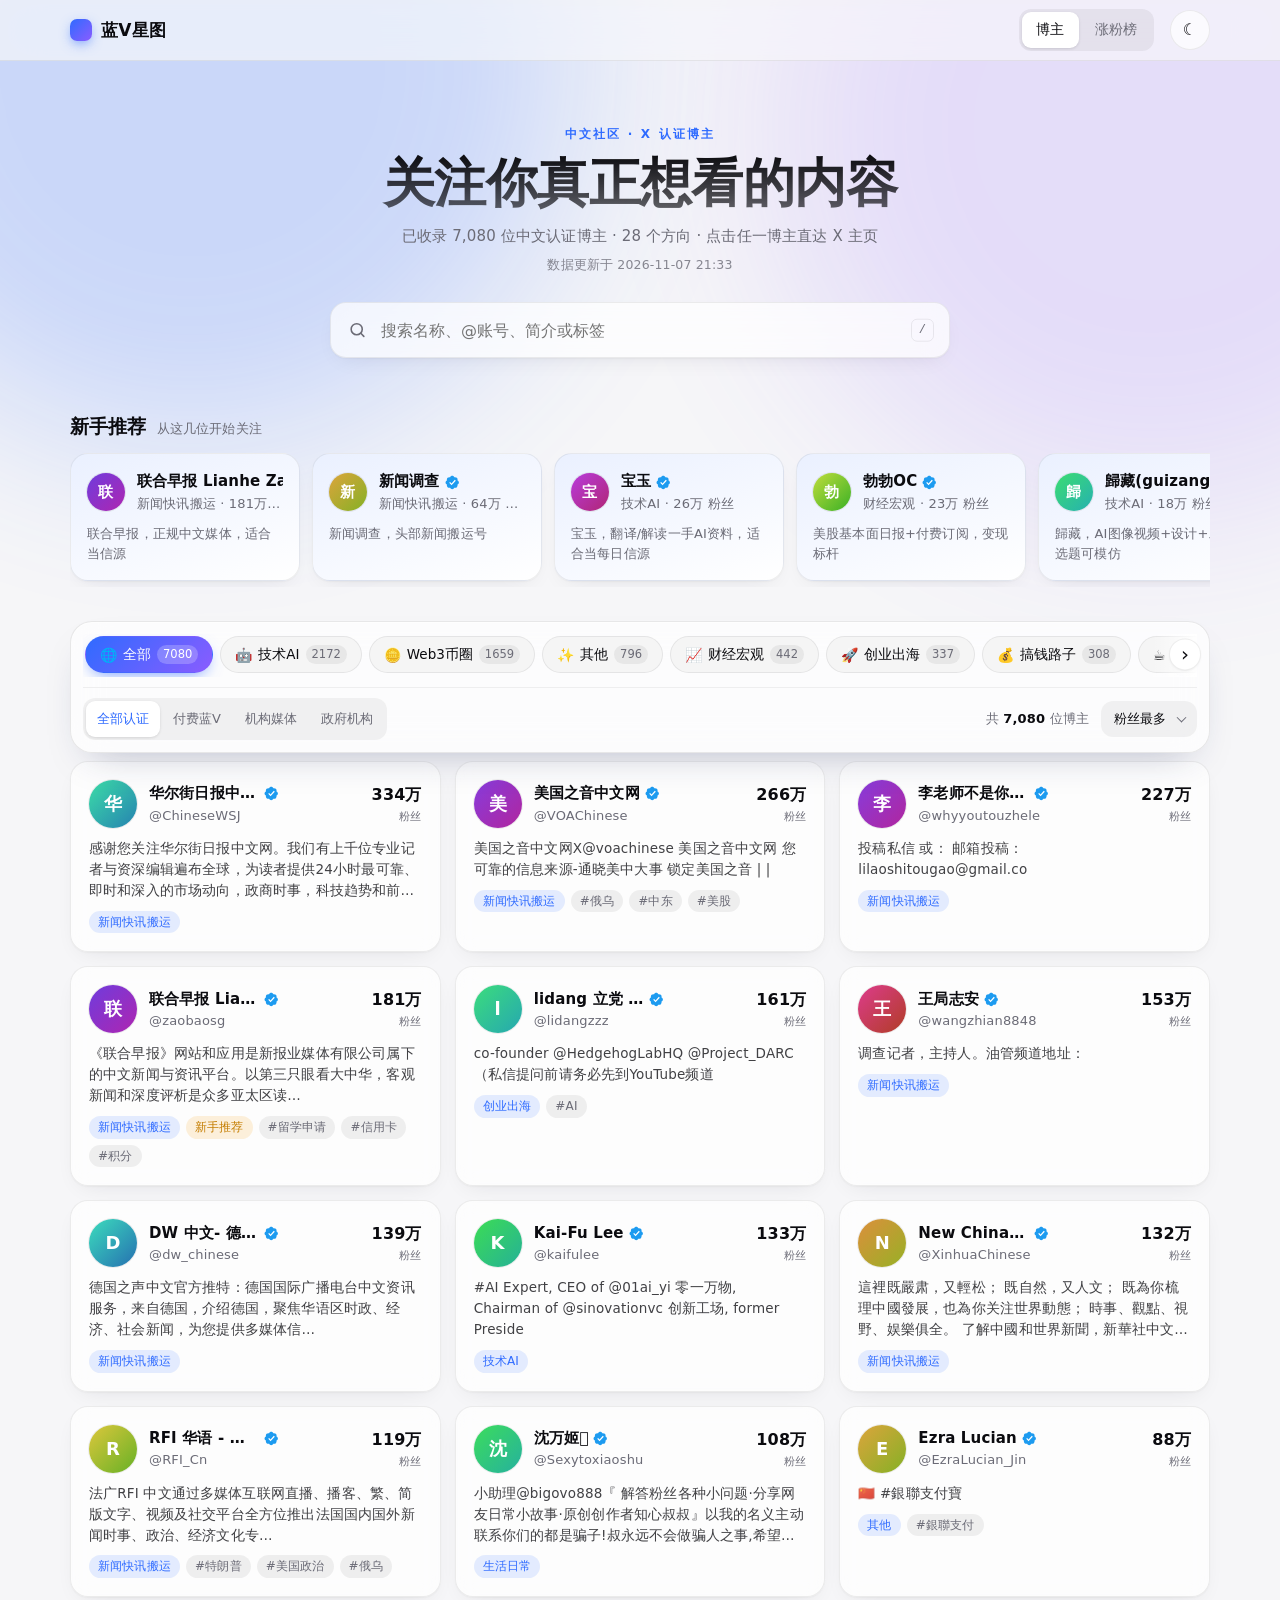
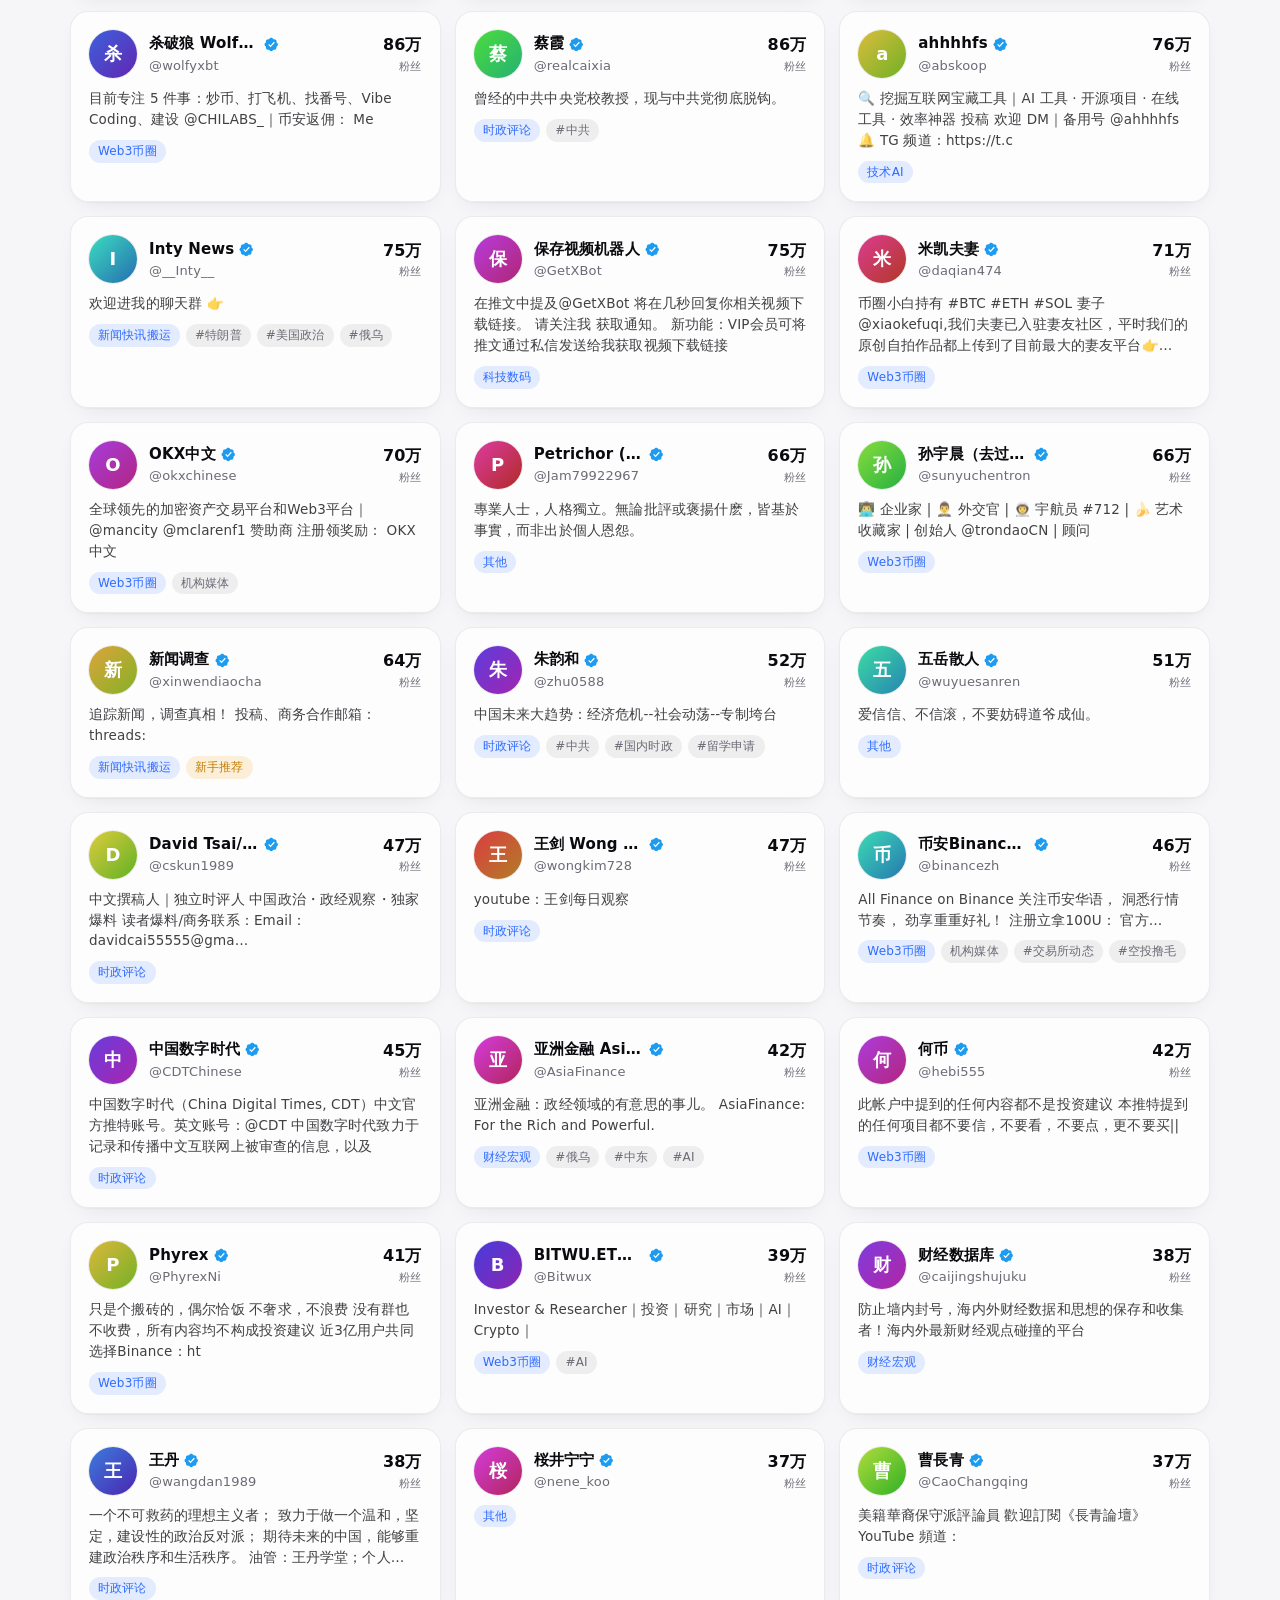
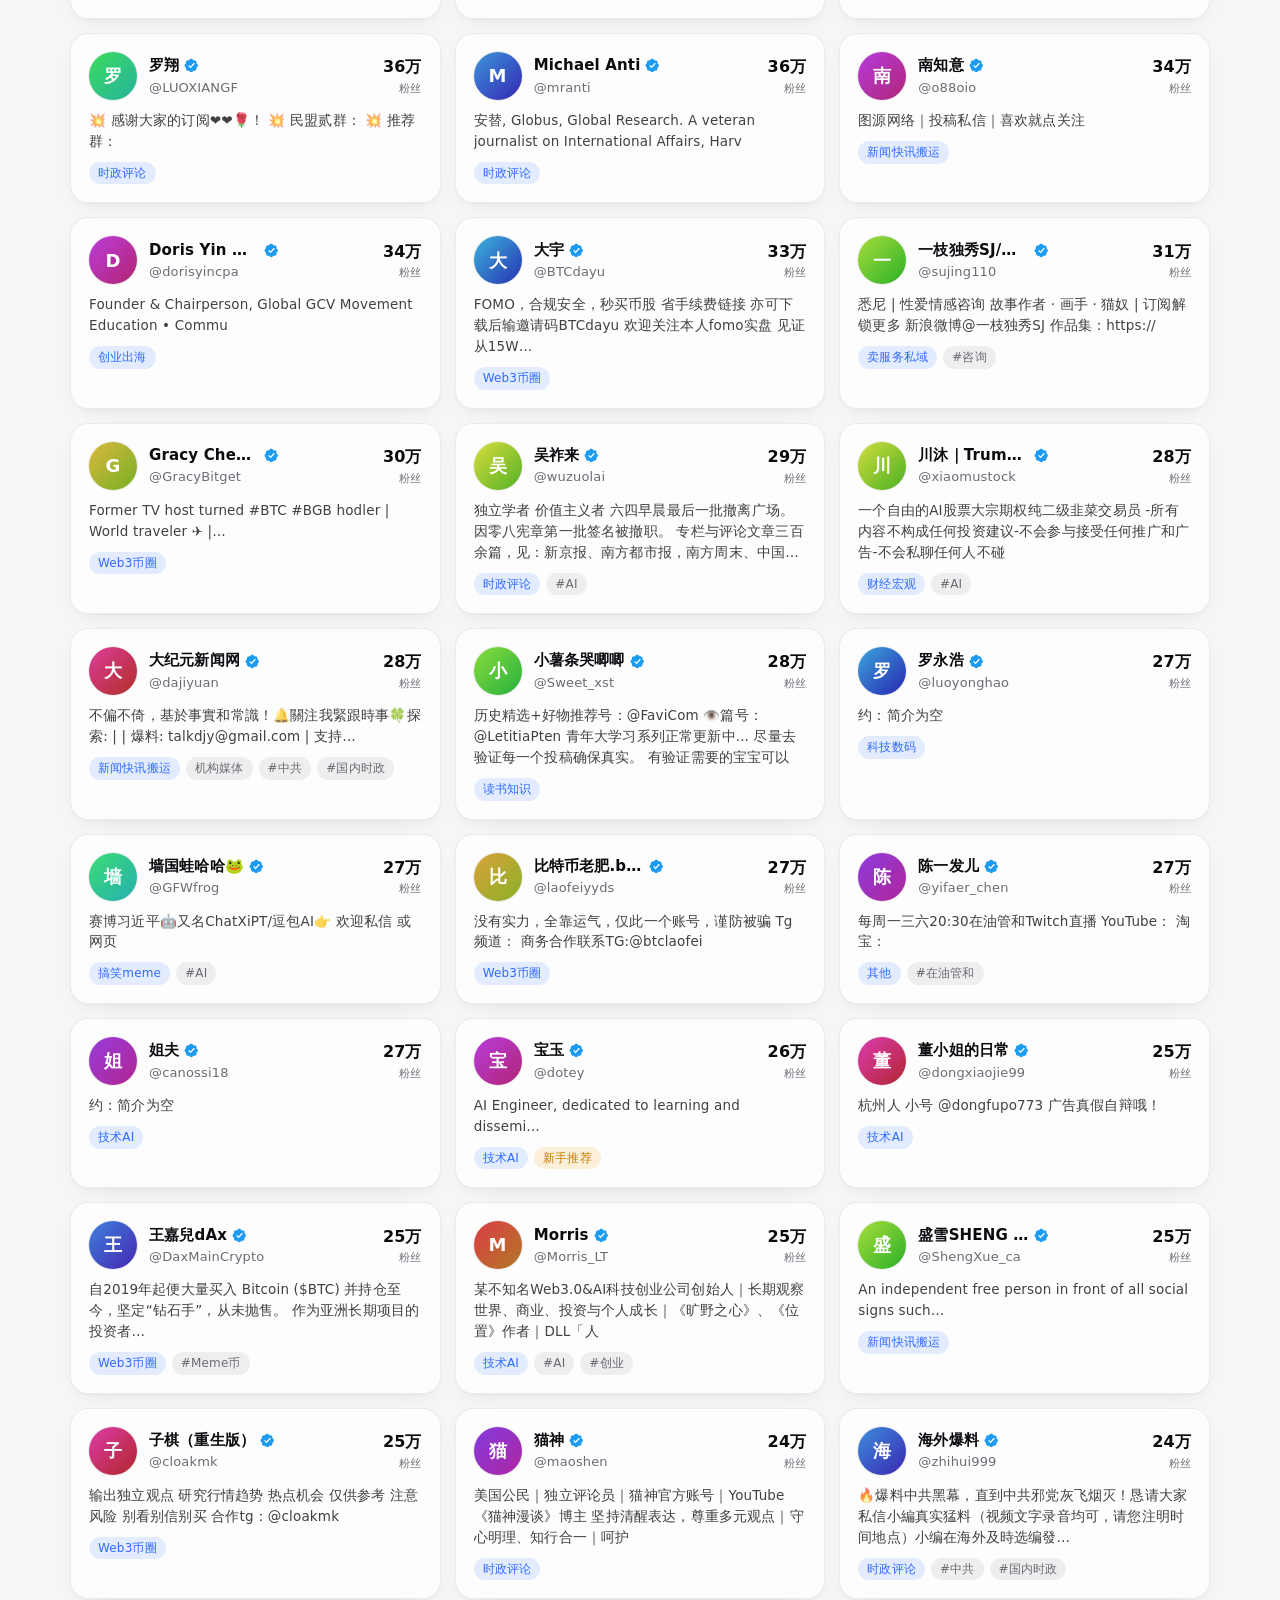
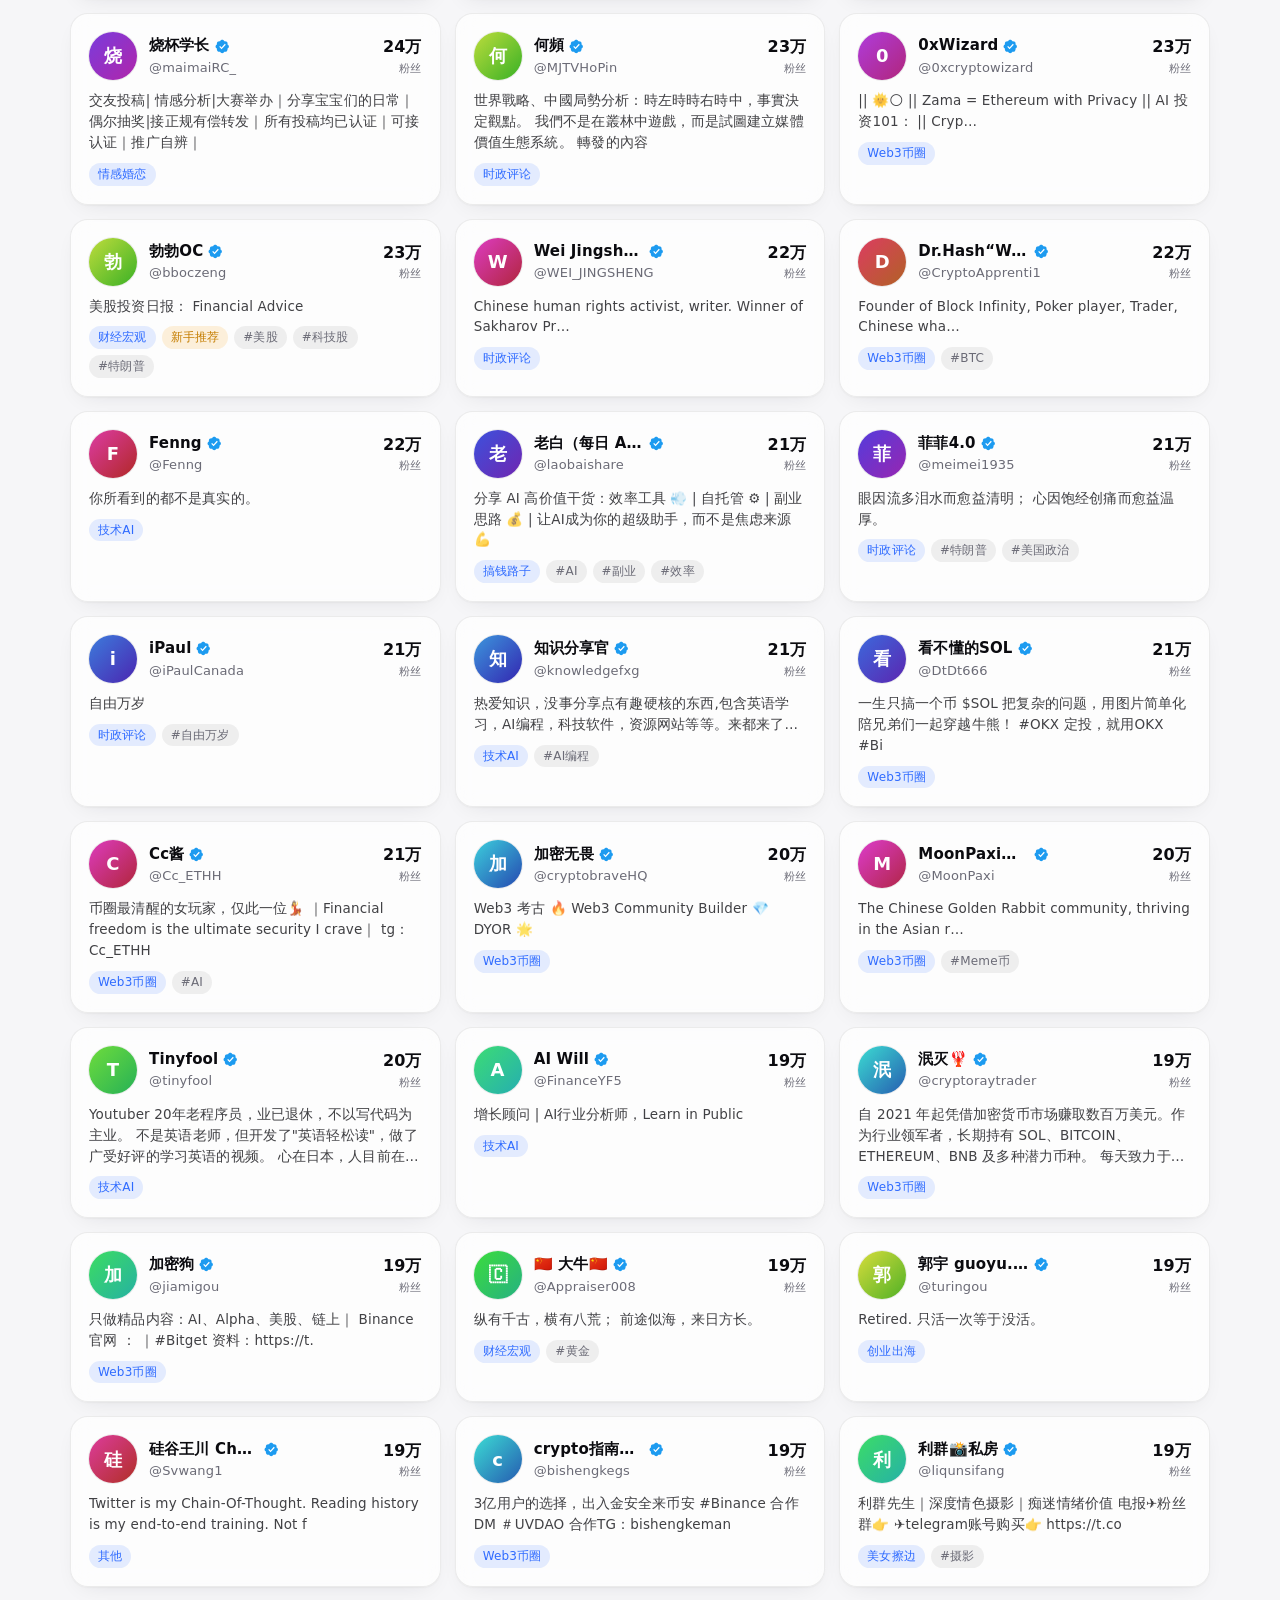
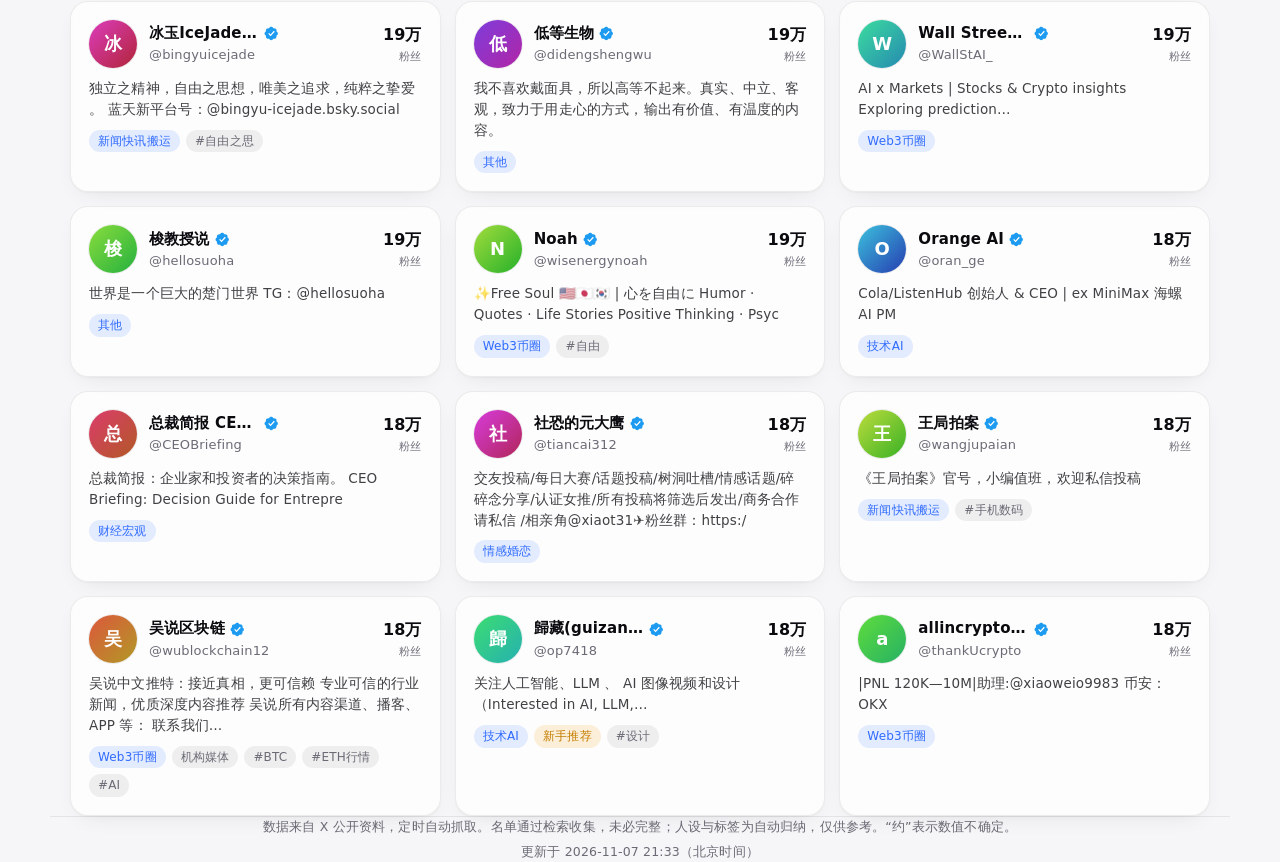
==== index.html @ dc663c75 "data update 2026-11-07 22:02" ====
<!doctype html><html lang="zh-CN"><head><meta charset="utf-8">
<meta name="viewport" content="width=device-width,initial-scale=1,viewport-fit=cover">
<meta name="theme-color" content="#0b0b0f"><title>蓝V星图 · 中文 X 认证博主导航与涨速榜</title>
<meta name="description" content="收录 6000+ 位中文社区 X 蓝V博主：按 AI、币圈、出海、搞钱等方向筛选，附内容涨速榜与涨粉榜，点击直达 X 主页。">
<meta property="og:type" content="website"><meta property="og:site_name" content="蓝V星图"><meta property="og:title" content="蓝V星图 · 中文 X 认证博主导航">
<meta property="og:description" content="6000+ 中文蓝V博主按方向筛选，内容涨速榜、涨粉榜，一键直达 X 主页。"><meta property="og:url" content="https://pei-only.github.io/bluev-star/">
<meta property="og:image" content="https://pei-only.github.io/bluev-star/og.png"><meta property="og:image:width" content="1200"><meta property="og:image:height" content="630">
<meta name="twitter:card" content="summary_large_image"><meta name="twitter:image" content="https://pei-only.github.io/bluev-star/og.png">
<link rel="icon" href="favicon.svg" type="image/svg+xml"><link rel="apple-touch-icon" href="icon-180.png"><link rel="canonical" href="https://pei-only.github.io/bluev-star/">
<link rel="preconnect" href="https://pbs.twimg.com"><meta name="live" content="data/live.js?v=20261107213353">
<link rel="stylesheet" href="style.css?v=20261107213353"></head><body>
<div class="bg"><i></i><i></i></div>
<header class="top"><div class="wrap tb">
 <a class="logo" href="#dir"><span class="mk"></span>蓝V星图</a>
 <nav class="seg" id="nav"><a href="#dir" data-p="dir">博主</a><a href="#growth" data-p="growth">涨粉榜</a></nav>
 <button id="theme" class="ic" aria-label="切换主题"></button></div></header>
<main class="wrap">
<section id="p-dir">
 <div class="hero"><p class="eyebrow">中文社区 · X 认证博主</p><h1>关注你真正想看的内容</h1><p class="sub" id="stat"></p><p class="upd" id="updh"></p>
  <div class="search"><svg viewBox="0 0 24 24"><circle cx="11" cy="11" r="7"/><path d="m20 20-3.5-3.5"/></svg><input id="q" type="search" aria-label="搜索博主" enterkeyhint="search" placeholder="搜索名称、@账号、简介或标签" autocomplete="off"><kbd>/</kbd></div></div>
 <div class="picks" id="picksWrap"><div class="sh"><h2>新手推荐</h2><span>从这几位开始关注</span></div><div class="rail" id="picks"></div></div>
 <div class="filters"><div class="fp">
  <div class="cw"><button class="ar l" aria-label="向左滚动" data-d="-1">‹</button><div class="chips" id="chips"></div><button class="ar r" aria-label="向右滚动" data-d="1">›</button></div>
  <div class="row2"><div class="seg sm" id="vt"></div><p class="count" id="cnt"></p><label class="sel"><select id="sort" aria-label="排序方式"><option value="f">粉丝最多</option><option value="fa">粉丝最少</option><option value="n">按名称</option></select></label></div></div></div>
 <div class="grid" id="list"></div><div id="sentinel"></div>
</section>
<section id="p-growth" hidden><div class="hero sm"><p class="eyebrow">Follower Growth</p><h1>涨粉榜</h1><p class="sub">按每日粉丝快照对比，统计周期内净增粉丝最多的博主</p></div>
 <div class="seg" id="gtabs"></div><div class="fp bp" id="gnp"><div class="cw"><button class="ar l" aria-label="向左滚动" data-d="-1">‹</button><div class="chips nch" id="gn"></div><button class="ar r" aria-label="向右滚动" data-d="1">›</button></div></div><p class="cap" id="gcap"></p><div id="gbody" class="board"></div></section>
<section id="p-velocity" hidden><div class="hero sm"><p class="eyebrow">Content Velocity</p><h1>内容涨速榜</h1><p class="sub">每半小时采样一次，看哪些帖子正在快速升温</p></div>
 <div class="row2"><div class="seg" id="vtabs"></div><div class="seg sm" id="vm"></div></div><div class="fp bp"><div class="cw"><button class="ar l" aria-label="向左滚动" data-d="-1">‹</button><div class="chips nch" id="vn"></div><button class="ar r" aria-label="向右滚动" data-d="1">›</button></div></div><p class="cap" id="vcap"></p><div id="vbody" class="board"></div></section>
</main>
<footer class="wrap"><p>数据来自 X 公开资料，定时自动抓取。名单通过检索收集，未必完整；人设与标签为自动归纳，仅供参考。“约”表示数值不确定。</p><p>更新于 <span id="upd"></span>（北京时间）</p></footer>
<script defer src="data/bundle.js?v=20261107213353"></script><script defer src="app.js?v=20261107213353"></script></body></html>
---- style.css ----
:root{--bg:#f6f6f8;--fg:#0b0b0f;--mut:#6b6b76;--line:rgba(0,0,0,.07);--card:rgba(255,255,255,.72);--card2:#fff;--acc:#2f6bff;--acc2:#8a5cff;--sh:0 1px 2px rgba(0,0,0,.04),0 8px 24px -12px rgba(20,20,40,.12);--r:18px;
font-family:-apple-system,BlinkMacSystemFont,"PingFang SC","Hiragino Sans GB","Noto Sans SC","Microsoft YaHei",system-ui,sans-serif}
:root[data-t=dark]{--bg:#0a0a0d;--fg:#f2f2f5;--mut:#8e8e9a;--line:rgba(255,255,255,.08);--card:rgba(22,22,28,.7);--card2:#16161c;--sh:0 1px 0 rgba(255,255,255,.04) inset,0 10px 30px -14px rgba(0,0,0,.7)}
*{box-sizing:border-box;margin:0}html{-webkit-text-size-adjust:100%}
body{background:var(--bg);color:var(--fg);line-height:1.55;-webkit-font-smoothing:antialiased;letter-spacing:.01em;min-height:100vh}
a{color:inherit;text-decoration:none}button,select,input{font:inherit;color:inherit}
.bg{position:fixed;inset:0;z-index:-1;overflow:hidden;pointer-events:none}.bg i{position:absolute;width:60vw;height:60vw;border-radius:50%;filter:blur(90px);opacity:.22}
.bg i:first-child{background:var(--acc);top:-25vw;left:-15vw}.bg i:last-child{background:var(--acc2);top:-20vw;right:-20vw;opacity:.16}
.wrap{max-width:1180px;margin:0 auto;padding:0 20px}
.top{position:sticky;top:0;z-index:20;backdrop-filter:saturate(180%) blur(20px);-webkit-backdrop-filter:saturate(180%) blur(20px);background:color-mix(in srgb,var(--bg) 72%,transparent);border-bottom:1px solid var(--line)}
.tb{display:flex;align-items:center;gap:16px;height:60px}.logo{font-weight:650;font-size:17px;display:flex;align-items:center;gap:9px;letter-spacing:.02em}
.mk{width:22px;height:22px;border-radius:7px;background:linear-gradient(135deg,var(--acc),var(--acc2));box-shadow:0 4px 14px -4px var(--acc)}
.top .seg{margin-left:auto}.ic{width:36px;height:36px;border-radius:50%;border:1px solid var(--line);background:var(--card);cursor:pointer}
.ic::before{content:"☾"}:root[data-t=dark] .ic::before{content:"☀"}
.seg{display:inline-flex;gap:2px;padding:3px;border-radius:12px;background:color-mix(in srgb,var(--fg) 6%,transparent);overflow-x:auto;scrollbar-width:none;max-width:100%}
.seg::-webkit-scrollbar,.chips::-webkit-scrollbar,.rail::-webkit-scrollbar{display:none}
.seg a,.seg button{border:0;background:none;padding:7px 14px;border-radius:9px;font-size:14px;color:var(--mut);cursor:pointer;white-space:nowrap;transition:.2s}
.seg .on{background:var(--card2);color:var(--fg);box-shadow:0 1px 3px rgba(0,0,0,.12);font-weight:550}.seg.sm a,.seg.sm button{padding:5px 11px;font-size:13px}
.hero{padding:64px 0 28px;text-align:center}.hero.sm{padding:48px 0 22px}
.eyebrow{font-size:12px;letter-spacing:.18em;text-transform:uppercase;color:var(--acc);font-weight:600}
h1{font-size:clamp(30px,5.4vw,52px);font-weight:700;letter-spacing:-.01em;line-height:1.15;margin:10px 0 12px;background:linear-gradient(180deg,var(--fg),color-mix(in srgb,var(--fg) 62%,transparent));-webkit-background-clip:text;background-clip:text;color:transparent}
.sub{color:var(--mut);font-size:15px}
.search{position:relative;max-width:620px;margin:28px auto 0}.search svg{position:absolute;z-index:2;left:18px;top:50%;width:19px;height:19px;transform:translateY(-50%);fill:none;stroke:var(--mut);stroke-width:2;stroke-linecap:round}
.search input{width:100%;height:56px;border-radius:16px;border:1px solid var(--line);background:var(--card);backdrop-filter:blur(12px);padding:0 54px 0 50px;font-size:16px;box-shadow:var(--sh);outline:none;transition:.2s}
.search input:focus{border-color:color-mix(in srgb,var(--acc) 55%,transparent);box-shadow:0 0 0 4px color-mix(in srgb,var(--acc) 15%,transparent),var(--sh)}
.search kbd{position:absolute;right:16px;top:50%;transform:translateY(-50%);font-size:12px;color:var(--mut);border:1px solid var(--line);border-radius:6px;padding:1px 7px}
.sh{display:flex;align-items:baseline;gap:10px;margin:26px 0 12px}.sh h2{font-size:19px;font-weight:650}.sh span{color:var(--mut);font-size:13px}
.rail{display:grid;grid-auto-flow:column;grid-auto-columns:minmax(230px,1fr);gap:12px;overflow-x:auto;padding-bottom:6px;scroll-snap-type:x mandatory}
.pk{scroll-snap-align:start;padding:16px;border-radius:var(--r);background:linear-gradient(160deg,color-mix(in srgb,var(--acc) 10%,var(--card2)),var(--card2));border:1px solid var(--line);box-shadow:var(--sh);transition:transform .25s}
.pk:hover{transform:translateY(-3px)}.pk p{font-size:13px;color:var(--mut);margin-top:10px;display:-webkit-box;-webkit-line-clamp:2;-webkit-box-orient:vertical;overflow:hidden}
.filters{position:sticky;top:60px;z-index:10;padding:14px 0 10px;margin-top:22px;background:linear-gradient(var(--bg) 80%,transparent)}
.chips{display:flex;gap:8px;overflow-x:auto;scrollbar-width:none;padding-bottom:4px}
.chips button{flex:none;border:1px solid var(--line);background:var(--card);border-radius:999px;padding:6px 14px;font-size:13.5px;cursor:pointer;transition:.2s;white-space:nowrap}
.chips button small{color:var(--mut);margin-left:5px;font-size:11.5px}.chips button:hover{border-color:color-mix(in srgb,var(--fg) 20%,transparent)}
.chips button.on{background:var(--fg);color:var(--bg);border-color:var(--fg)}.chips button.on small{color:inherit;opacity:.6}
.row2{display:flex;gap:10px;align-items:center;justify-content:space-between;margin-top:10px;flex-wrap:wrap}
select{border:1px solid var(--line);background:var(--card);border-radius:10px;padding:6px 10px;font-size:13px}
.count{color:var(--mut);font-size:13px;margin:6px 0 12px}
.grid{display:grid;grid-template-columns:repeat(auto-fill,minmax(min(300px,100%),1fr));gap:14px}
.card{min-width:0;display:flex;flex-direction:column;gap:10px;padding:18px;border-radius:var(--r);background:var(--card);border:1px solid var(--line);box-shadow:var(--sh);backdrop-filter:blur(10px);transition:transform .25s cubic-bezier(.2,.8,.2,1),border-color .25s;animation:in .4s both}
.card:hover{transform:translateY(-3px);border-color:color-mix(in srgb,var(--acc) 35%,transparent)}
@keyframes in{from{opacity:0;transform:translateY(6px)}}
.who{display:flex;align-items:center;gap:12px;min-width:0}.who>div{min-width:0;flex:1}
.av{flex:none;width:48px;height:48px;border-radius:50%;object-fit:cover;background:var(--line);display:grid;place-items:center;color:#fff;font-weight:600;font-size:18px;box-shadow:0 0 0 1px var(--line)}
.av.s{width:38px;height:38px;font-size:15px}.av.xs{width:28px;height:28px;font-size:12px}
.nm{font-weight:620;font-size:15px;white-space:nowrap;overflow:hidden;text-overflow:ellipsis;display:flex;align-items:center;gap:5px}
.nm .v{flex:none;width:15px;height:15px}.hl{color:var(--mut);font-size:13px;white-space:nowrap;overflow:hidden;text-overflow:ellipsis}
.fl{text-align:right;font-weight:650;font-size:16px;font-variant-numeric:tabular-nums}.fl small{display:block;font-size:11px;color:var(--mut);font-weight:400}
.bio{font-size:13.5px;color:color-mix(in srgb,var(--fg) 78%,transparent);display:-webkit-box;-webkit-line-clamp:3;-webkit-box-orient:vertical;overflow:hidden}
.tags{display:flex;flex-wrap:wrap;gap:6px}.tag{font-size:12px;padding:2px 9px;border-radius:999px;background:color-mix(in srgb,var(--fg) 6%,transparent);color:var(--mut)}
.tag.n{background:color-mix(in srgb,var(--acc) 12%,transparent);color:var(--acc)}.tag.pkt{background:color-mix(in srgb,#f5a623 16%,transparent);color:#c47d00}
.board{margin:18px 0 40px;border-radius:var(--r);background:var(--card);border:1px solid var(--line);box-shadow:var(--sh);overflow:hidden}
.lr{display:flex;align-items:center;gap:14px;padding:14px 18px;border-top:1px solid var(--line);transition:background .2s;cursor:pointer}
.lr:first-child{border-top:0}.lr:hover{background:color-mix(in srgb,var(--fg) 3%,transparent)}
.rk{width:26px;text-align:center;font-weight:700;color:var(--mut);font-variant-numeric:tabular-nums;flex:none}.rk.t{background:linear-gradient(135deg,var(--acc),var(--acc2));-webkit-background-clip:text;background-clip:text;color:transparent;font-size:18px}
.lr .mid{flex:1;min-width:0}.lr .num{text-align:right;flex:none;font-variant-numeric:tabular-nums}.num b{display:block;font-size:16px;color:#16a34a}.num small{color:var(--mut);font-size:12px}
.post{flex-direction:column;align-items:stretch;gap:8px}.post .ph{display:flex;align-items:center;gap:10px}.post .ph .au{display:flex;align-items:center;gap:9px;min-width:0;flex:1}
.post .ph .au:hover .nm{color:var(--acc)}.post .tx{font-size:14px;padding-left:40px;display:-webkit-box;-webkit-line-clamp:3;-webkit-box-orient:vertical;overflow:hidden}
.post .st{padding-left:40px;display:flex;gap:16px;font-size:12.5px;color:var(--mut);font-variant-numeric:tabular-nums}.post .st b{color:#16a34a;font-weight:600}
.empty{padding:64px 24px;text-align:center}.empty .orb{width:64px;height:64px;margin:0 auto 18px;border-radius:50%;background:conic-gradient(from 0deg,var(--acc),var(--acc2),var(--acc));animation:sp 6s linear infinite;mask:radial-gradient(circle,transparent 52%,#000 54%);-webkit-mask:radial-gradient(circle,transparent 52%,#000 54%)}
@keyframes sp{to{transform:rotate(360deg)}}.empty h3{font-size:18px;font-weight:650;margin-bottom:6px}.empty p{color:var(--mut);font-size:14px}
.bar{height:4px;border-radius:4px;background:var(--line);max-width:260px;margin:18px auto 0;overflow:hidden}.bar i{display:block;height:100%;background:linear-gradient(90deg,var(--acc),var(--acc2))}
footer{padding:36px 20px 60px;color:var(--mut);font-size:12.5px;text-align:center;border-top:1px solid var(--line);margin-top:40px}footer p+p{margin-top:6px}
@media (max-width:640px){.wrap{padding:0 14px}.tb{gap:10px}.logo{font-size:15px}.top .seg a{padding:6px 10px;font-size:13px}.hero{padding:36px 0 16px}.search input{height:50px;font-size:15px}.search kbd{display:none}
 .grid{grid-template-columns:minmax(0,1fr);gap:10px}.row2{flex-wrap:nowrap}.row2 .seg{flex:1;min-width:0}.card{padding:15px}.lr{padding:12px 14px;gap:10px}.post .tx,.post .st{padding-left:0}.rail{grid-auto-columns:78%}}
@media (prefers-reduced-motion:reduce){*{animation:none!important;transition:none!important}}
.upd{color:var(--mut);font-size:12.5px;margin-top:6px;opacity:.8}
.tag.own{background:linear-gradient(135deg,var(--acc),var(--acc2));color:#fff;font-weight:600}.card.own{border-color:color-mix(in srgb,var(--acc) 45%,transparent)}
.totop{position:fixed;right:18px;bottom:calc(20px + env(safe-area-inset-bottom));width:46px;height:46px;border-radius:50%;border:1px solid var(--line);background:var(--card2);box-shadow:var(--sh);display:grid;place-items:center;cursor:pointer;opacity:0;transform:translateY(12px);pointer-events:none;transition:.25s;z-index:30}
.totop.show{opacity:1;transform:none;pointer-events:auto}.totop svg{width:20px;height:20px;fill:none;stroke:var(--fg);stroke-width:2;stroke-linecap:round;stroke-linejoin:round}
.chips button,.seg a,.seg button,select{min-height:36px}.ic{width:40px;height:40px}
:focus-visible{outline:2px solid var(--acc);outline-offset:2px}
@media (max-width:640px){.row2 .seg#vtabs{flex:1 1 100%}#p-velocity .row2{flex-wrap:wrap}}
.cap{color:var(--mut);font-size:12.5px;margin:14px 2px -6px}
@media (max-width:640px){.hero{padding:26px 0 10px}.hero h1{font-size:28px;margin:6px 0 8px}.sub{font-size:13.5px}.search{margin-top:18px}.sh{margin:18px 0 10px}}
.nch{margin-top:14px}

/* premium filter panel */
.filters{background:none;padding:12px 0 8px}
.fp{border-radius:22px;padding:12px;background:color-mix(in srgb,var(--card2) 70%,transparent);backdrop-filter:saturate(170%) blur(18px);-webkit-backdrop-filter:saturate(170%) blur(18px);border:1px solid color-mix(in srgb,var(--fg) 9%,transparent);box-shadow:0 1px 0 rgba(255,255,255,.5) inset,0 18px 40px -22px rgba(30,40,90,.35)}
:root[data-t=dark] .fp{box-shadow:0 1px 0 rgba(255,255,255,.05) inset,0 18px 40px -20px rgba(0,0,0,.8)}
.cw{position:relative}.cw .chips{padding:2px 2px 4px;scroll-behavior:smooth}
.cw::before,.cw::after{content:"";position:absolute;top:0;bottom:0;width:44px;pointer-events:none;opacity:0;transition:opacity .2s;z-index:1}
.cw::before{left:0;background:linear-gradient(90deg,color-mix(in srgb,var(--card2) 96%,transparent),transparent)}.cw::after{right:0;background:linear-gradient(-90deg,color-mix(in srgb,var(--card2) 96%,transparent),transparent)}
.cw.sl::before,.cw.sr::after{opacity:1}
.ar{position:absolute;top:50%;transform:translateY(-55%);z-index:2;width:32px;height:32px;border-radius:50%;border:1px solid var(--line);background:var(--card2);box-shadow:var(--sh);font-size:20px;line-height:1;cursor:pointer;display:none;color:var(--fg)}
.ar.l{left:-4px}.ar.r{right:-4px}@media (hover:hover) and (min-width:641px){.cw.sl .ar.l,.cw.sr .ar.r{display:grid;place-items:center}}
.chips{gap:7px}.chips button{display:inline-flex;align-items:center;gap:6px;padding:7px 14px;font-size:13.5px;font-weight:520;background:color-mix(in srgb,var(--fg) 4%,var(--card2));border:1px solid color-mix(in srgb,var(--fg) 7%,transparent);transition:transform .15s,background .2s,box-shadow .2s}
.chips button:hover{transform:translateY(-1px);border-color:color-mix(in srgb,var(--acc) 30%,transparent)}
.chips button .e{font-style:normal;font-size:14px;line-height:1}
.chips button small{font-variant-numeric:tabular-nums;margin-left:0;padding:1px 6px;border-radius:999px;background:color-mix(in srgb,var(--fg) 6%,transparent)}
.chips button.on{background:linear-gradient(135deg,var(--acc),var(--acc2));color:#fff;border-color:transparent;box-shadow:0 6px 16px -6px color-mix(in srgb,var(--acc) 70%,transparent)}
.chips button.on small{background:rgba(255,255,255,.22);color:#fff;opacity:1}
.fp .row2{margin-top:10px;padding-top:10px;border-top:1px solid color-mix(in srgb,var(--fg) 6%,transparent);flex-wrap:nowrap;gap:12px}
.fp .seg{background:color-mix(in srgb,var(--fg) 5%,transparent)}.fp .seg .on{color:var(--acc)}
.fp .count{margin:0 0 0 auto;white-space:nowrap;font-size:13px}.fp .count b{color:var(--fg);font-weight:650;font-variant-numeric:tabular-nums}
.sel{position:relative;flex:none}.sel::after{content:"";position:absolute;right:12px;top:50%;width:6px;height:6px;border:solid var(--mut);border-width:0 1.5px 1.5px 0;transform:translateY(-70%) rotate(45deg);pointer-events:none}
.sel select{appearance:none;-webkit-appearance:none;padding:7px 30px 7px 12px;border-radius:12px;background:color-mix(in srgb,var(--fg) 5%,transparent);border:1px solid transparent;font-size:13px;font-weight:550;cursor:pointer}
.bp{margin-top:14px;padding:10px}
@media (max-width:640px){.fp{border-radius:18px;padding:10px}.fp .row2{gap:8px}.fp .seg{flex:1;min-width:0}.fp .row2{flex-wrap:wrap}.fp .count{order:3;flex-basis:100%;margin:2px 4px 0}.chips button{padding:7px 12px;font-size:13px}}
.seg button.em{opacity:.55;position:relative}.seg button.em::after{content:"";position:absolute;top:6px;right:5px;width:5px;height:5px;border-radius:50%;background:var(--mut);opacity:.6}.seg button.em.on{opacity:.85}
.empty p b{color:var(--acc);font-weight:700}
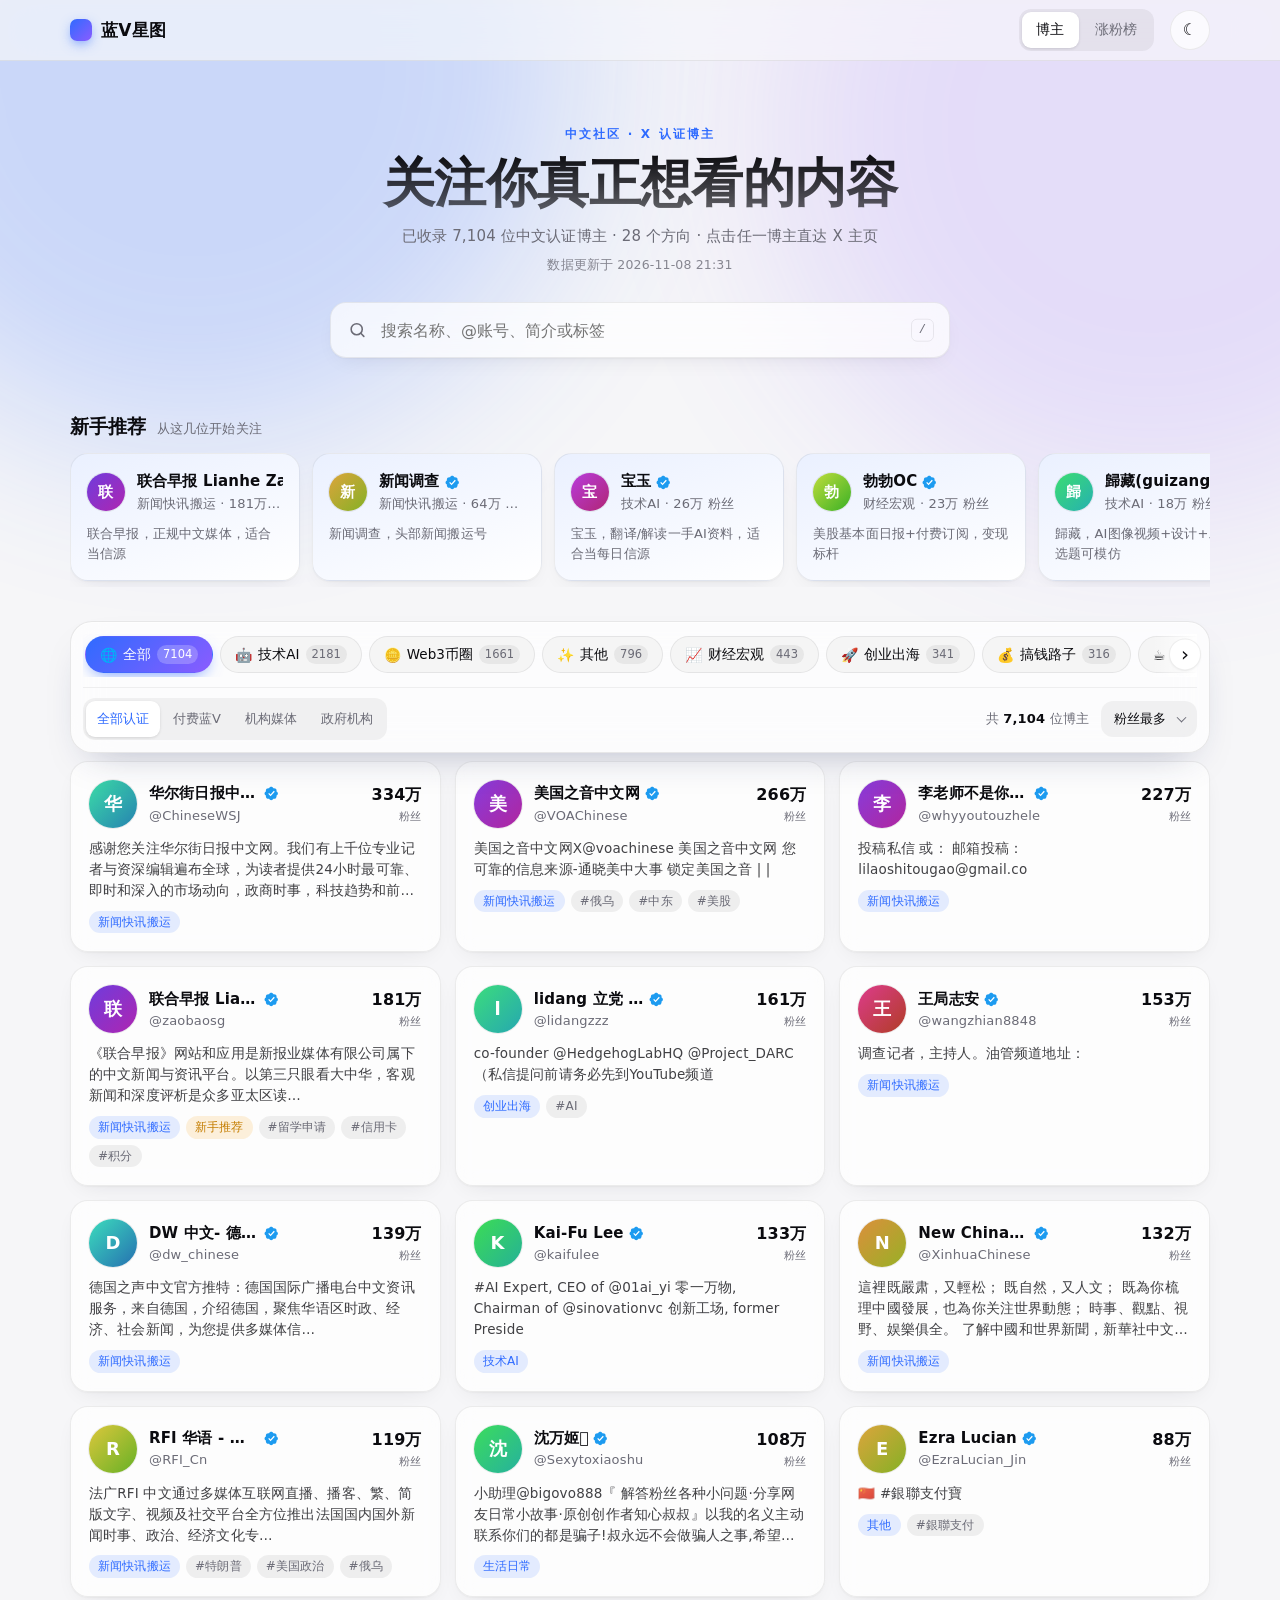
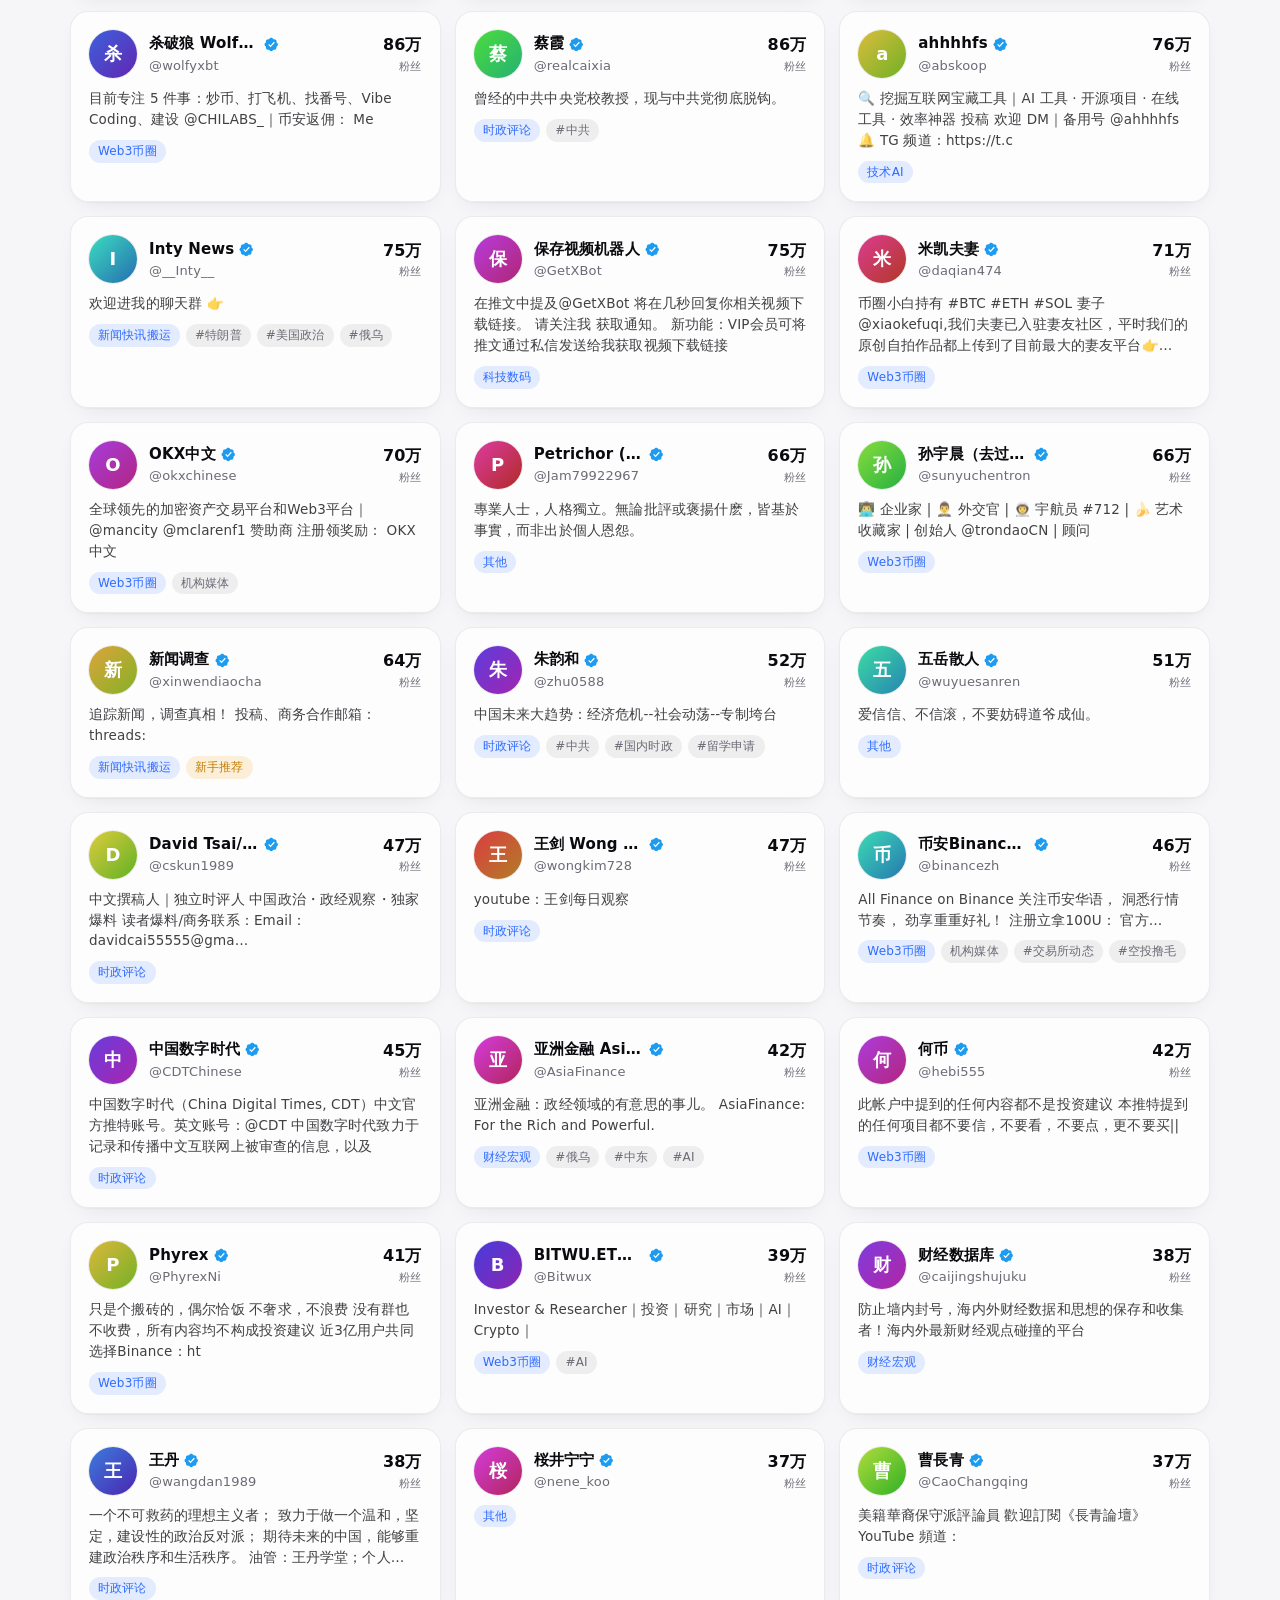
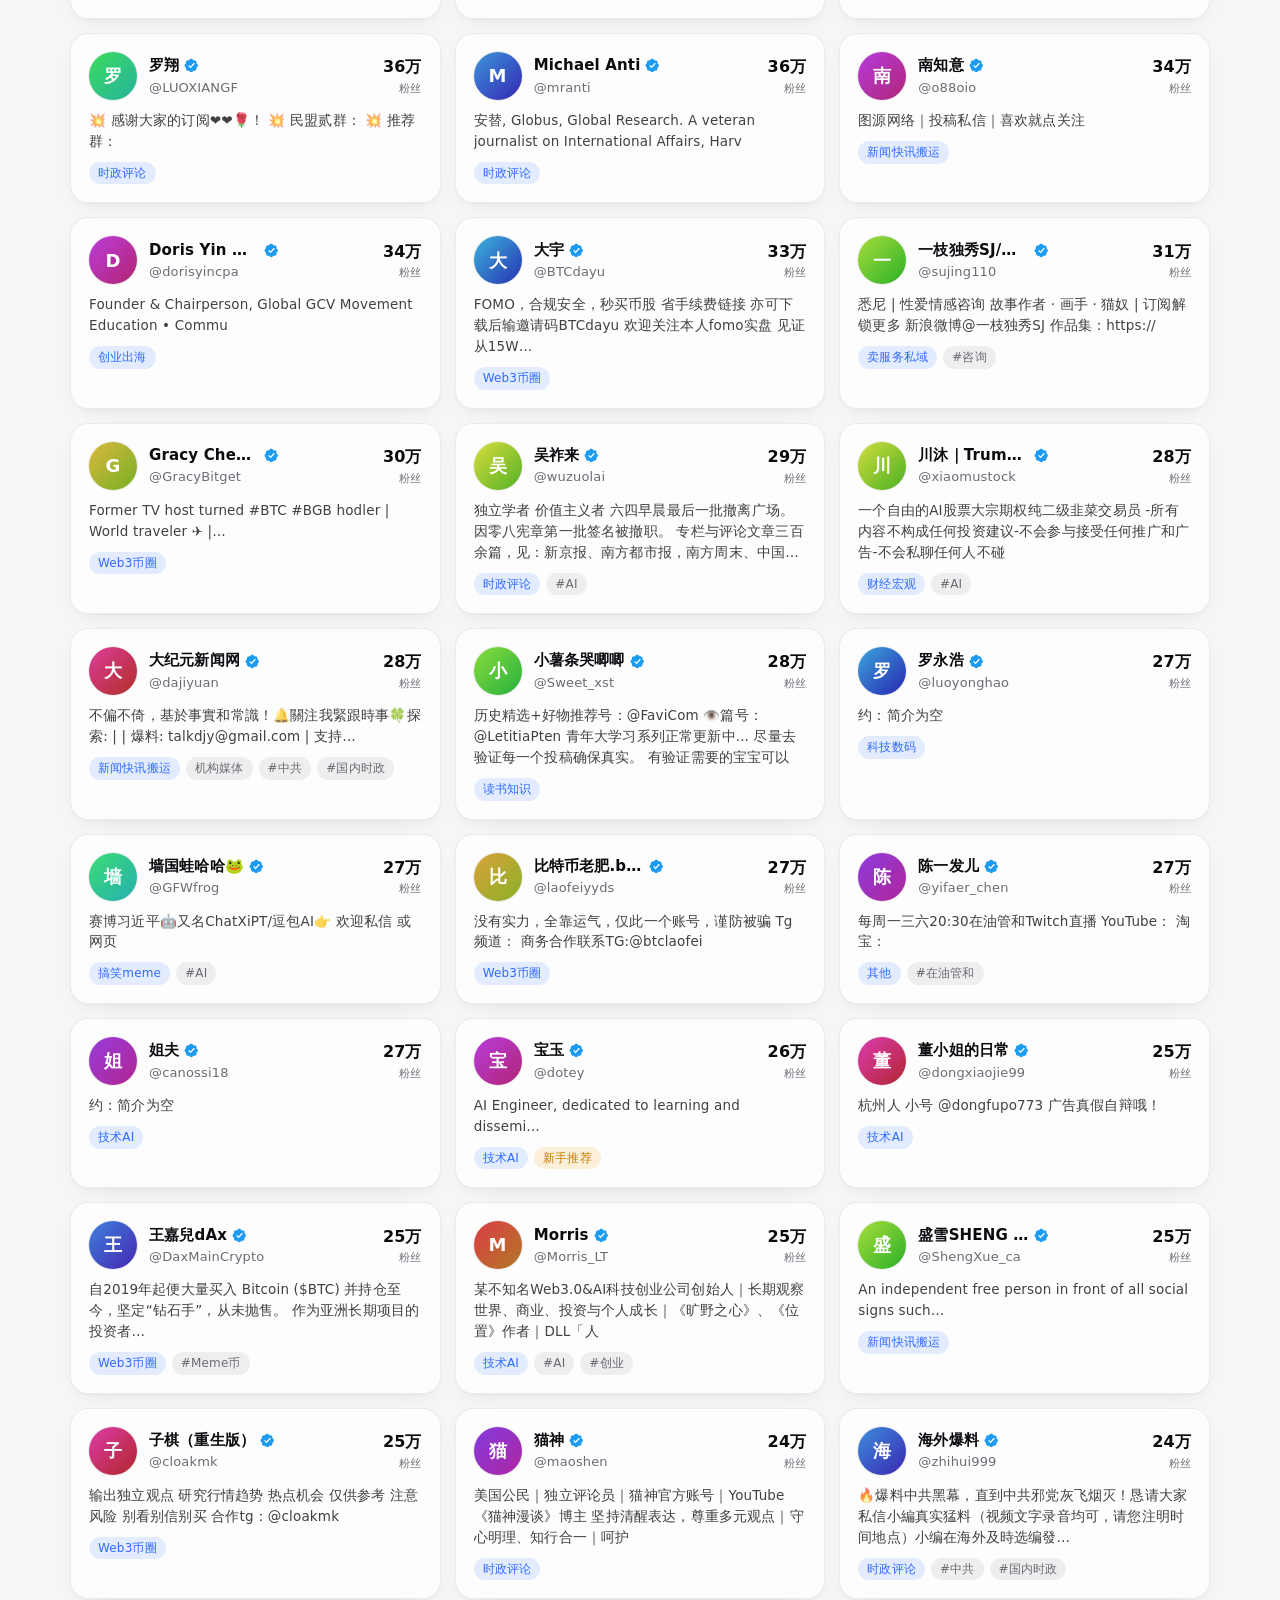
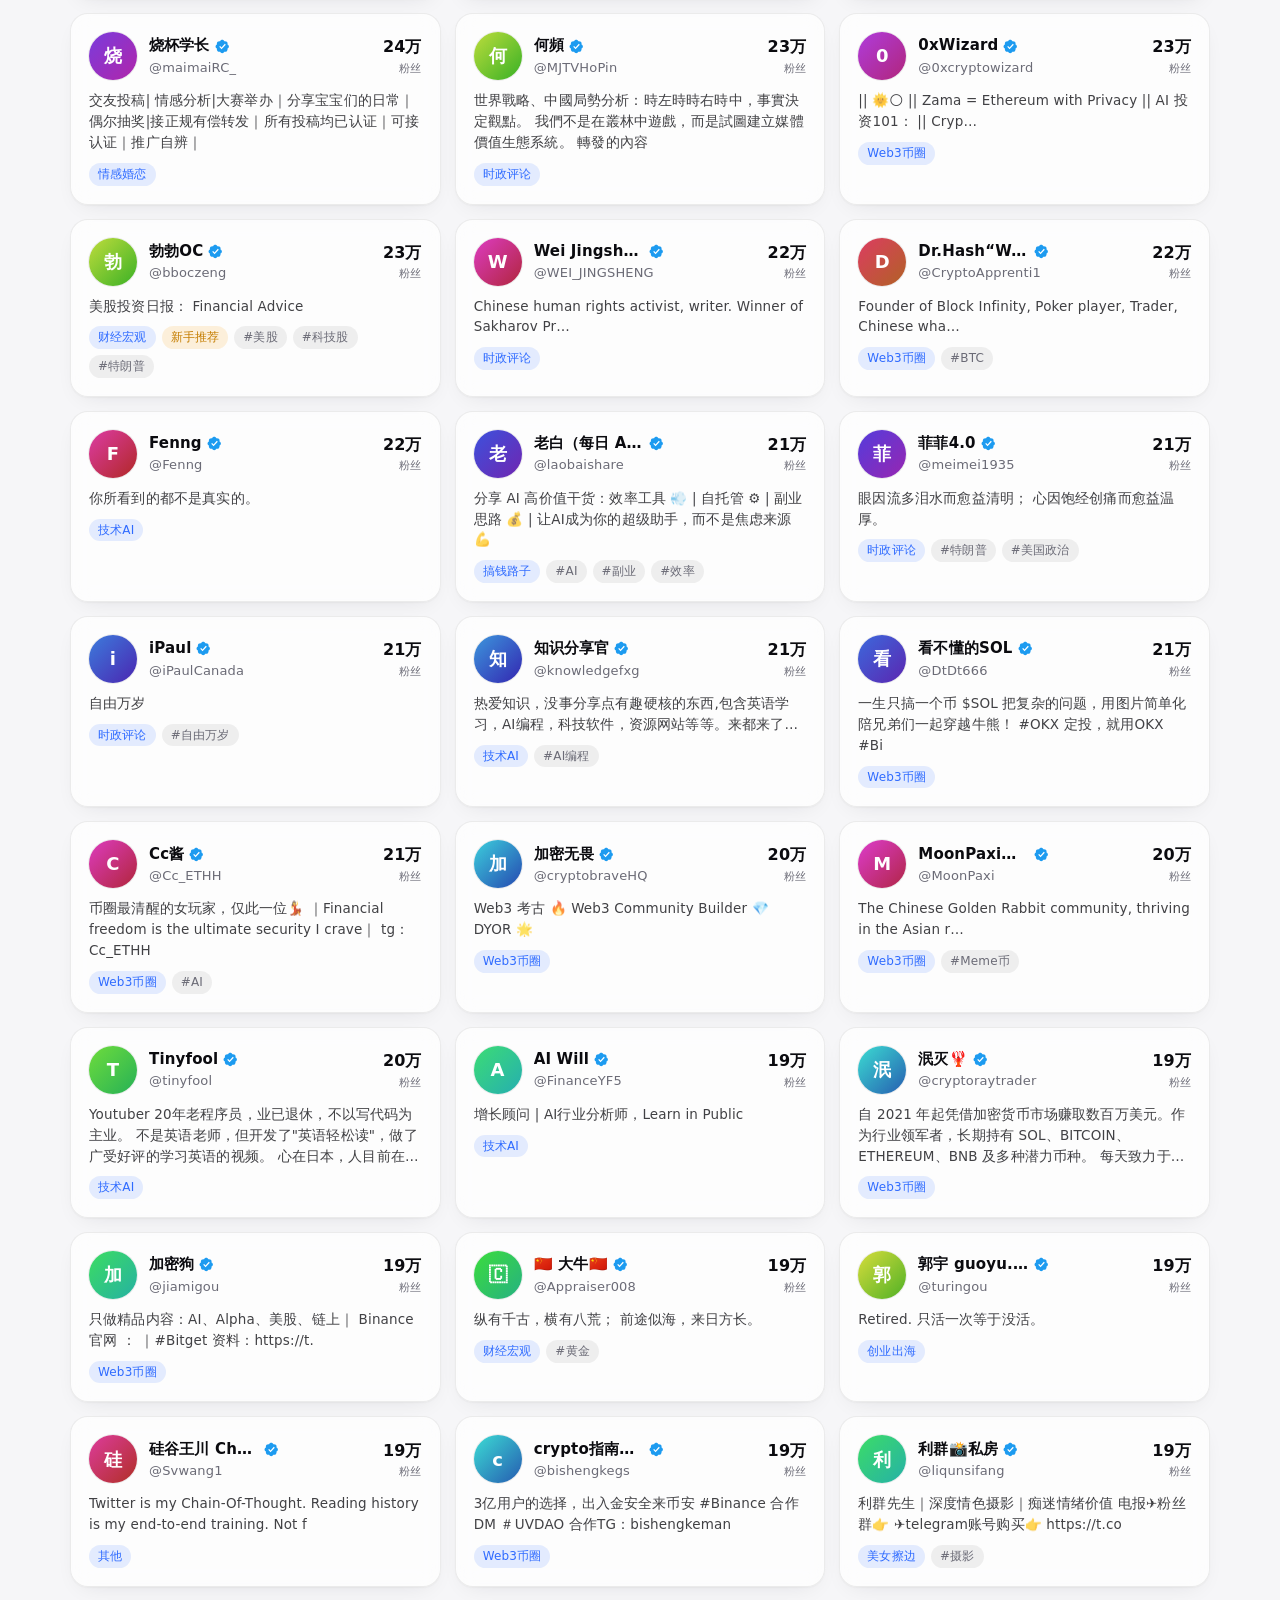
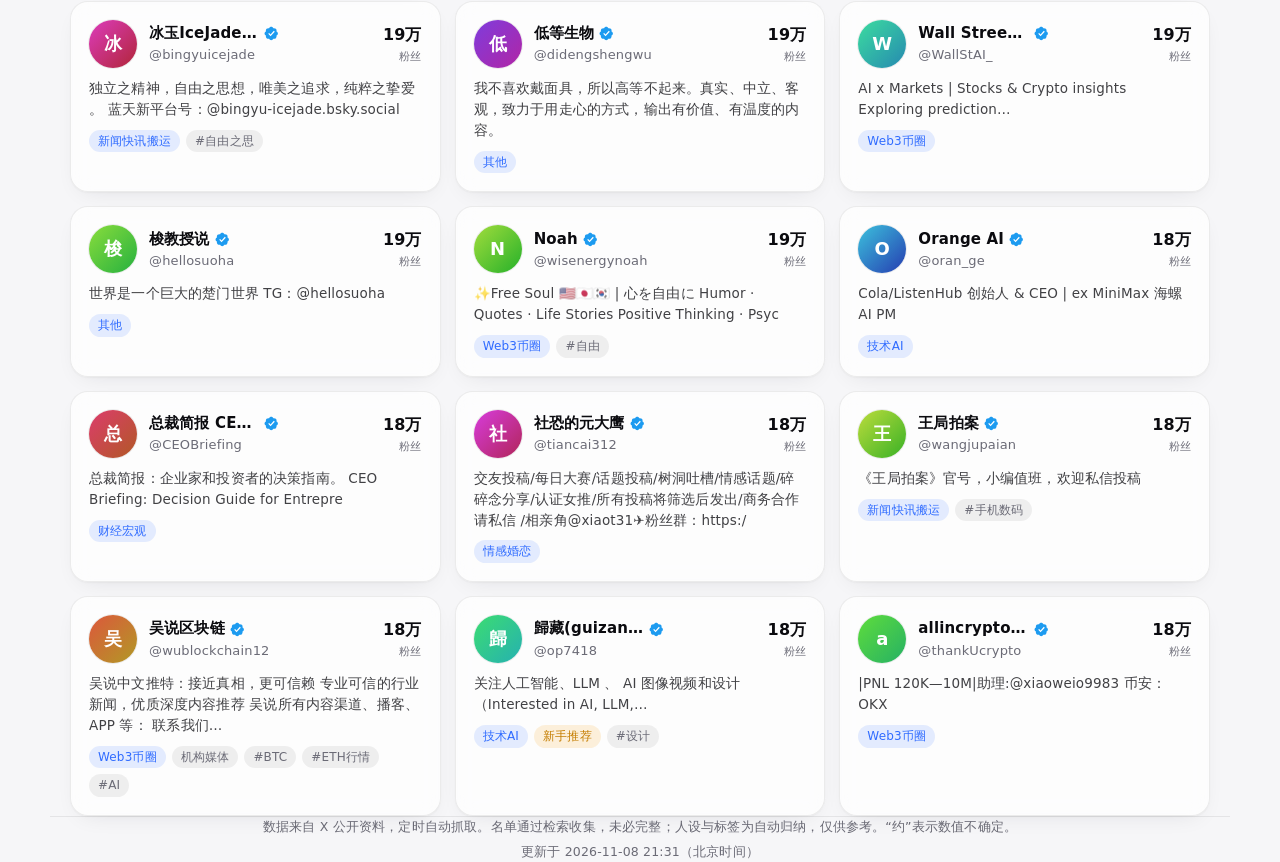
==== commit d05bf740: "data update 2026-11-08 21:59" ====
--- a/index.html
+++ b/index.html
@@ -7,8 +7,8 @@
 <meta property="og:image" content="https://pei-only.github.io/bluev-star/og.png"><meta property="og:image:width" content="1200"><meta property="og:image:height" content="630">
 <meta name="twitter:card" content="summary_large_image"><meta name="twitter:image" content="https://pei-only.github.io/bluev-star/og.png">
 <link rel="icon" href="favicon.svg" type="image/svg+xml"><link rel="apple-touch-icon" href="icon-180.png"><link rel="canonical" href="https://pei-only.github.io/bluev-star/">
-<link rel="preconnect" href="https://pbs.twimg.com"><meta name="live" content="data/live.js?v=20261107213353">
-<link rel="stylesheet" href="style.css?v=20261107213353"></head><body>
+<link rel="preconnect" href="https://pbs.twimg.com"><meta name="live" content="data/live.js?v=20261108213124">
+<link rel="stylesheet" href="style.css?v=20261108213124"></head><body>
 <div class="bg"><i></i><i></i></div>
 <header class="top"><div class="wrap tb">
  <a class="logo" href="#dir"><span class="mk"></span>蓝V星图</a>
@@ -30,4 +30,4 @@
  <div class="row2"><div class="seg" id="vtabs"></div><div class="seg sm" id="vm"></div></div><div class="fp bp"><div class="cw"><button class="ar l" aria-label="向左滚动" data-d="-1">‹</button><div class="chips nch" id="vn"></div><button class="ar r" aria-label="向右滚动" data-d="1">›</button></div></div><p class="cap" id="vcap"></p><div id="vbody" class="board"></div></section>
 </main>
 <footer class="wrap"><p>数据来自 X 公开资料，定时自动抓取。名单通过检索收集，未必完整；人设与标签为自动归纳，仅供参考。“约”表示数值不确定。</p><p>更新于 <span id="upd"></span>（北京时间）</p></footer>
-<script defer src="data/bundle.js?v=20261107213353"></script><script defer src="app.js?v=20261107213353"></script></body></html>
+<script defer src="data/bundle.js?v=20261108213124"></script><script defer src="app.js?v=20261108213124"></script></body></html>
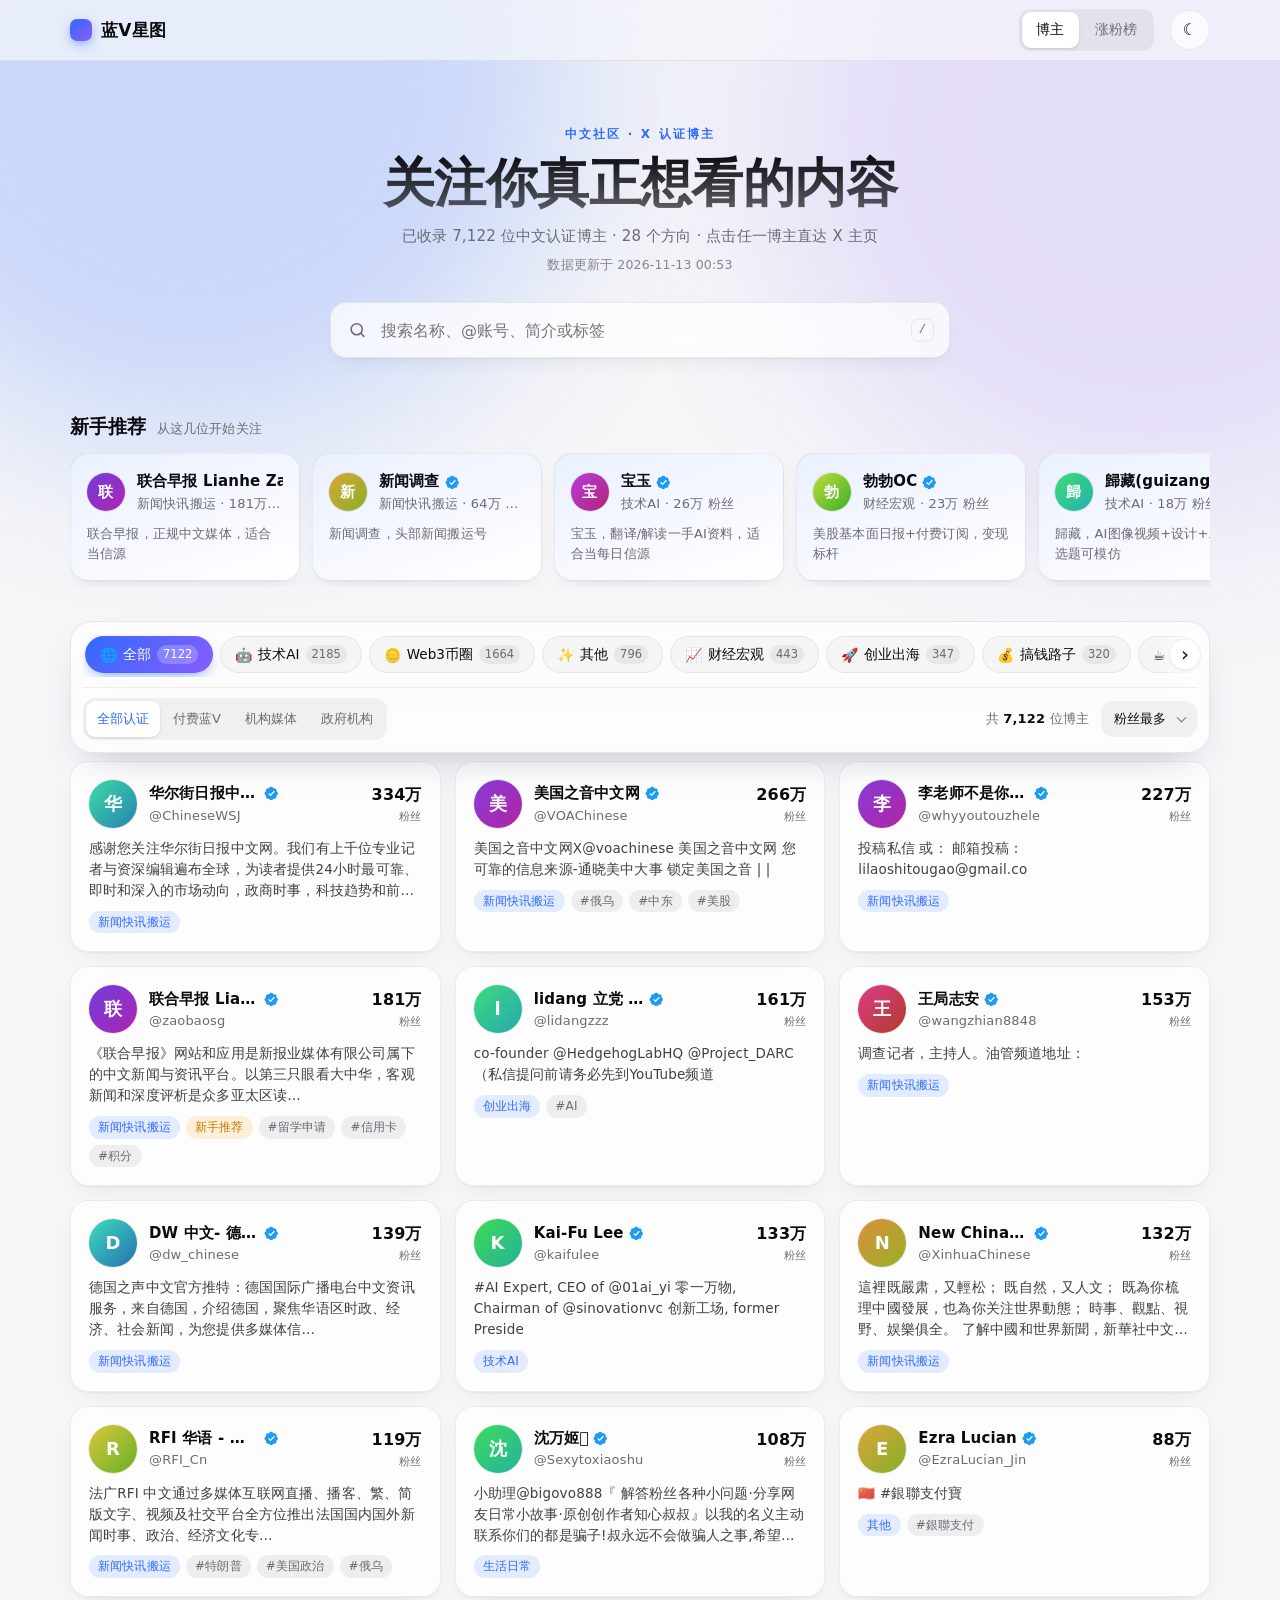
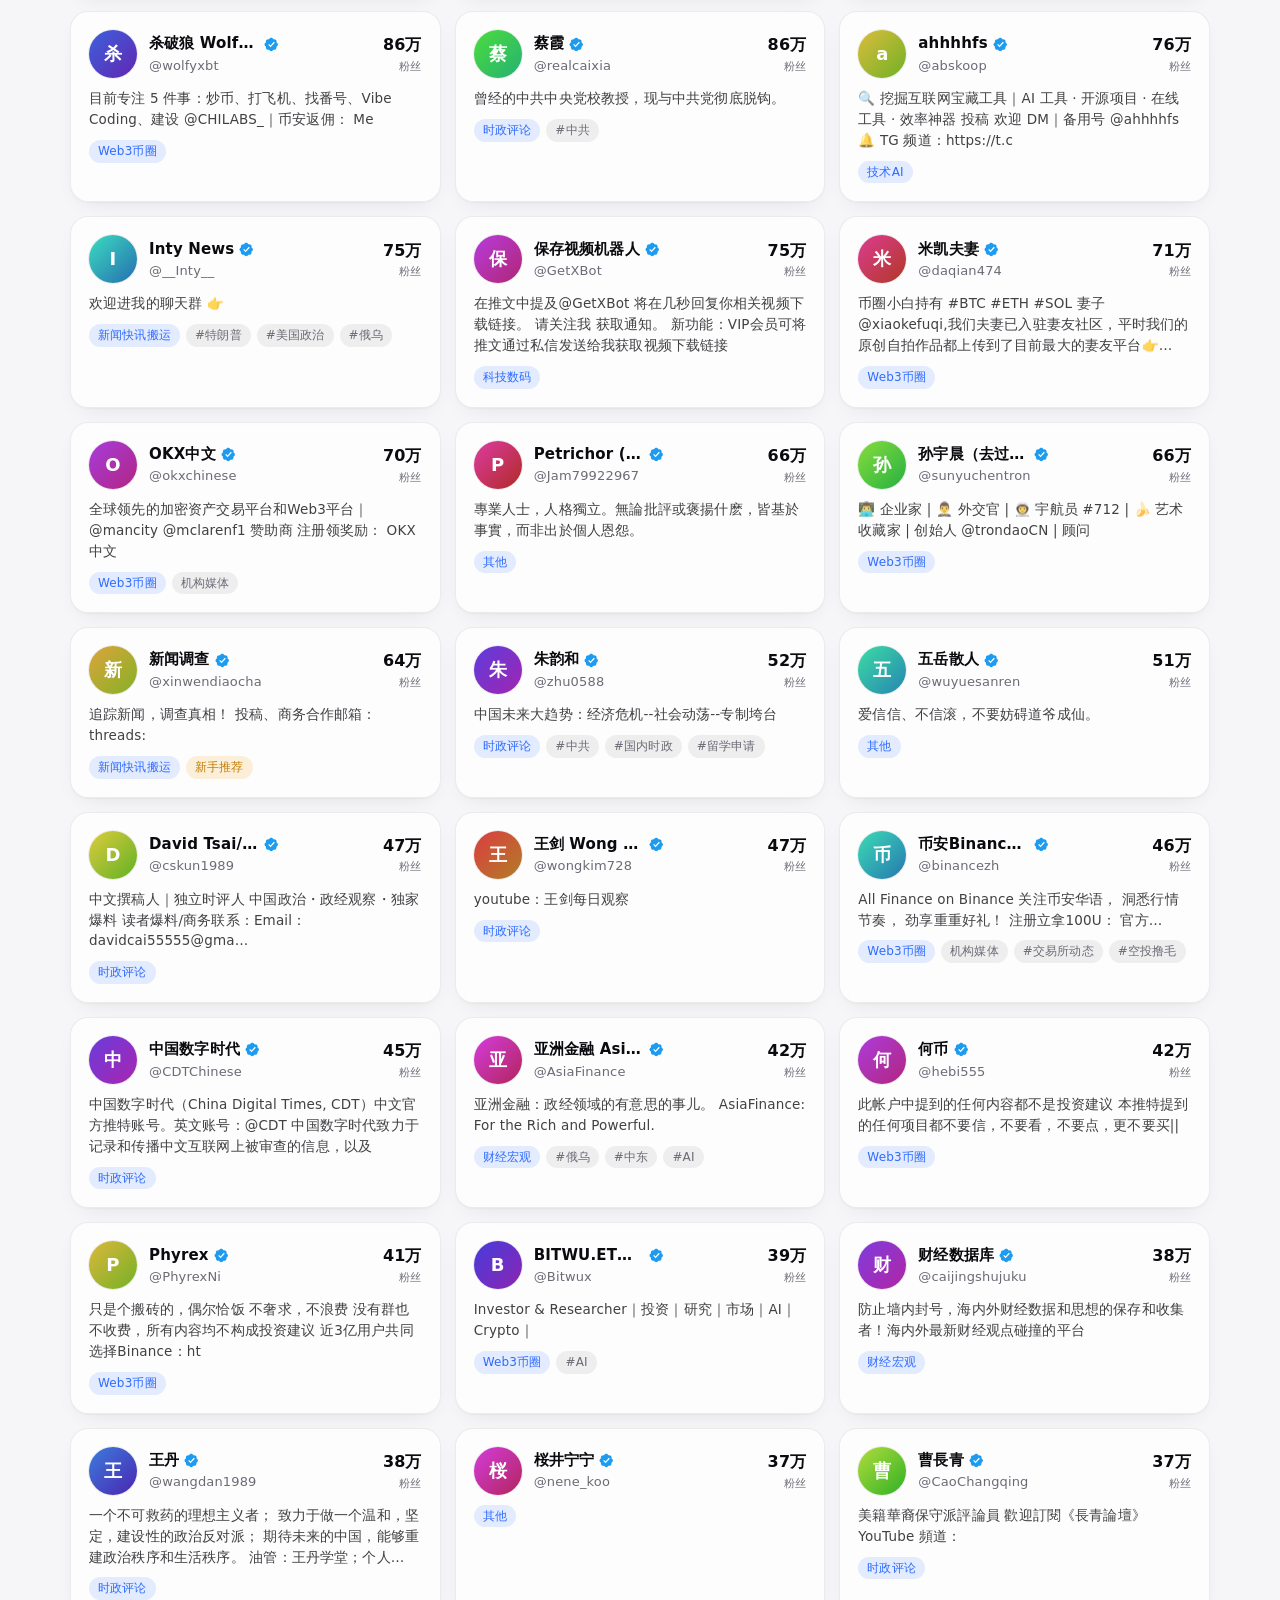
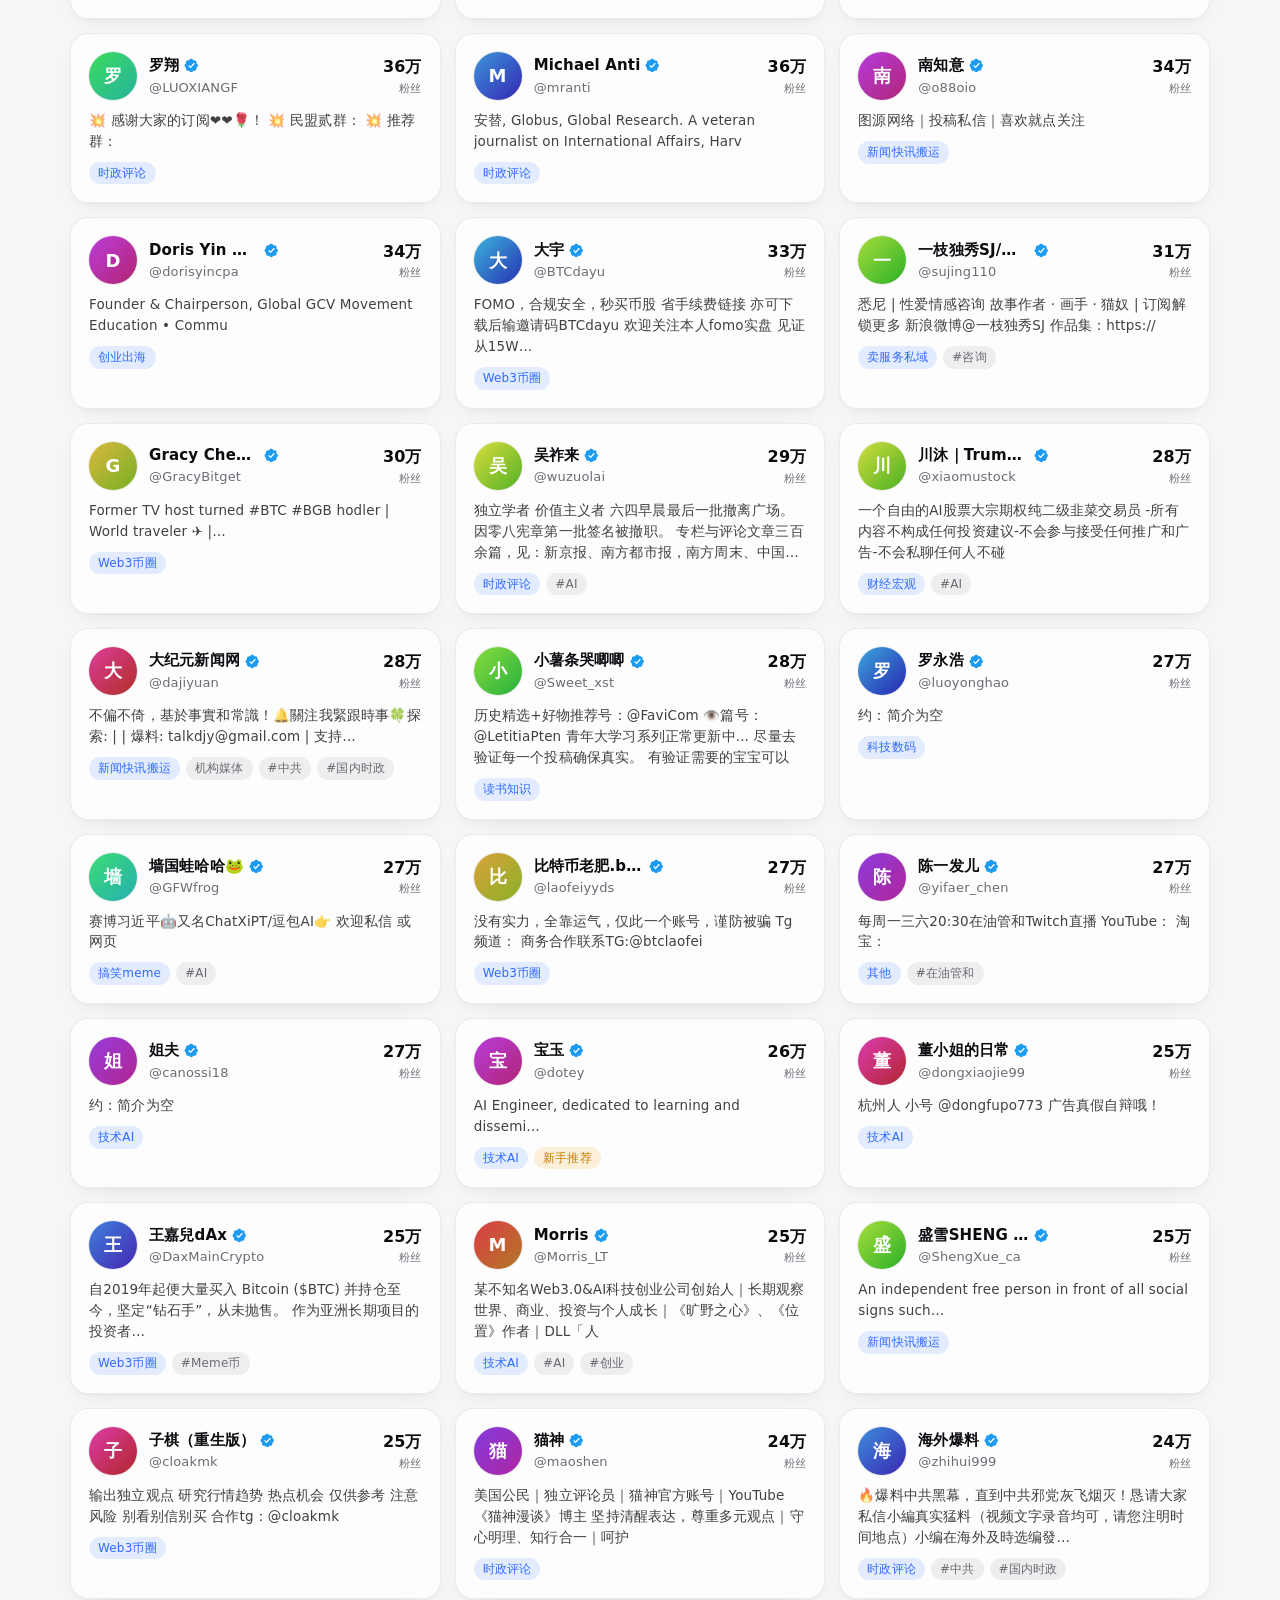
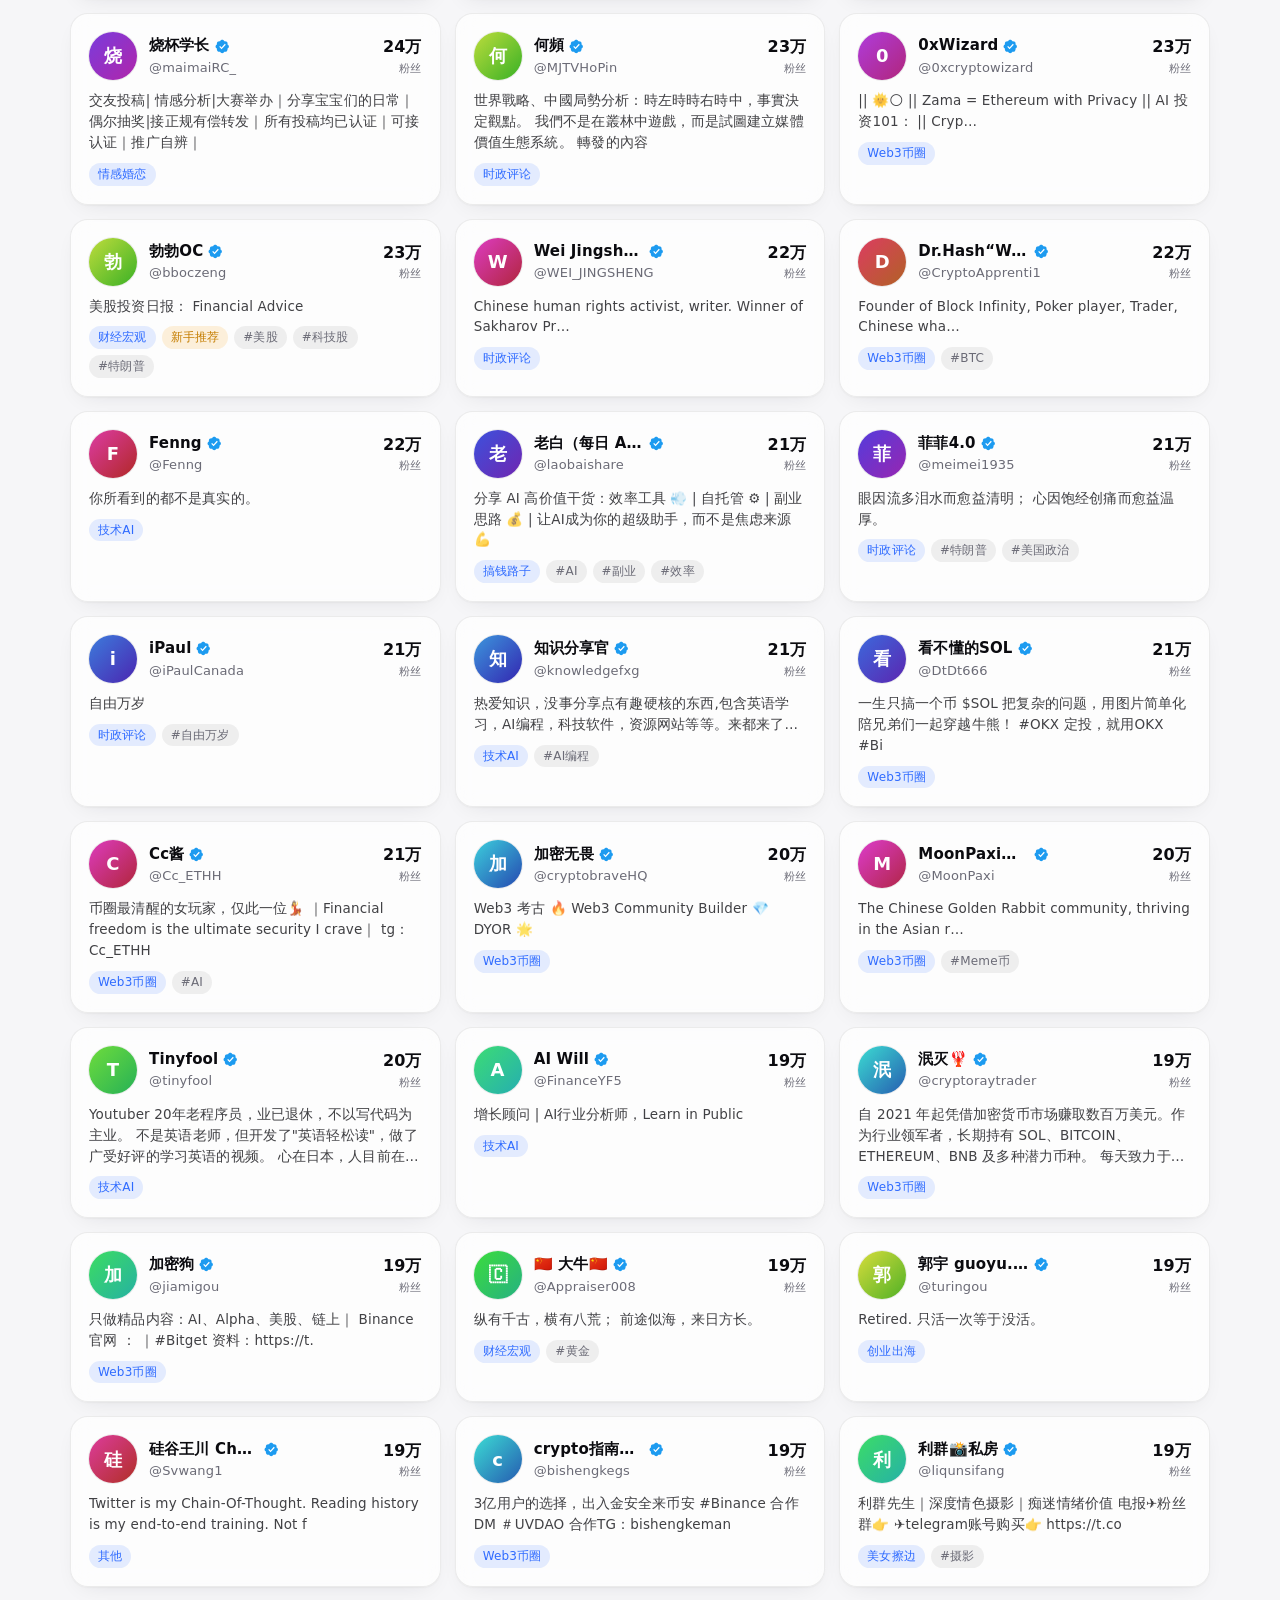
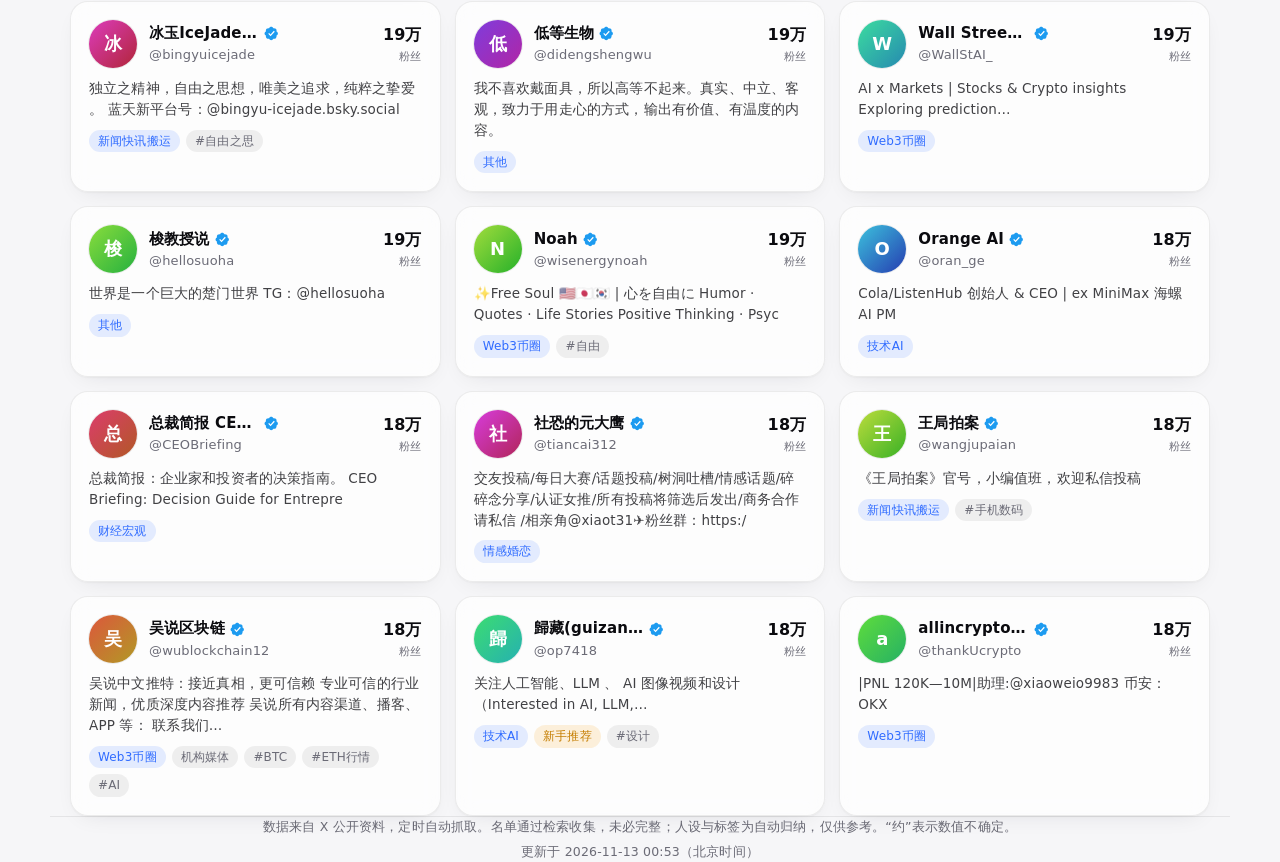
==== commit 0e3f6fba: "data update 2026-11-13 00:54" ====
--- a/index.html
+++ b/index.html
@@ -7,8 +7,8 @@
 <meta property="og:image" content="https://pei-only.github.io/bluev-star/og.png"><meta property="og:image:width" content="1200"><meta property="og:image:height" content="630">
 <meta name="twitter:card" content="summary_large_image"><meta name="twitter:image" content="https://pei-only.github.io/bluev-star/og.png">
 <link rel="icon" href="favicon.svg" type="image/svg+xml"><link rel="apple-touch-icon" href="icon-180.png"><link rel="canonical" href="https://pei-only.github.io/bluev-star/">
-<link rel="preconnect" href="https://pbs.twimg.com"><meta name="live" content="data/live.js?v=20261108213124">
-<link rel="stylesheet" href="style.css?v=20261108213124"></head><body>
+<link rel="preconnect" href="https://pbs.twimg.com"><meta name="live" content="data/live.js?v=20261113005338">
+<link rel="stylesheet" href="style.css?v=20261113005338"></head><body>
 <div class="bg"><i></i><i></i></div>
 <header class="top"><div class="wrap tb">
  <a class="logo" href="#dir"><span class="mk"></span>蓝V星图</a>
@@ -30,4 +30,4 @@
  <div class="row2"><div class="seg" id="vtabs"></div><div class="seg sm" id="vm"></div></div><div class="fp bp"><div class="cw"><button class="ar l" aria-label="向左滚动" data-d="-1">‹</button><div class="chips nch" id="vn"></div><button class="ar r" aria-label="向右滚动" data-d="1">›</button></div></div><p class="cap" id="vcap"></p><div id="vbody" class="board"></div></section>
 </main>
 <footer class="wrap"><p>数据来自 X 公开资料，定时自动抓取。名单通过检索收集，未必完整；人设与标签为自动归纳，仅供参考。“约”表示数值不确定。</p><p>更新于 <span id="upd"></span>（北京时间）</p></footer>
-<script defer src="data/bundle.js?v=20261108213124"></script><script defer src="app.js?v=20261108213124"></script></body></html>
+<script defer src="data/bundle.js?v=20261113005338"></script><script defer src="app.js?v=20261113005338"></script></body></html>
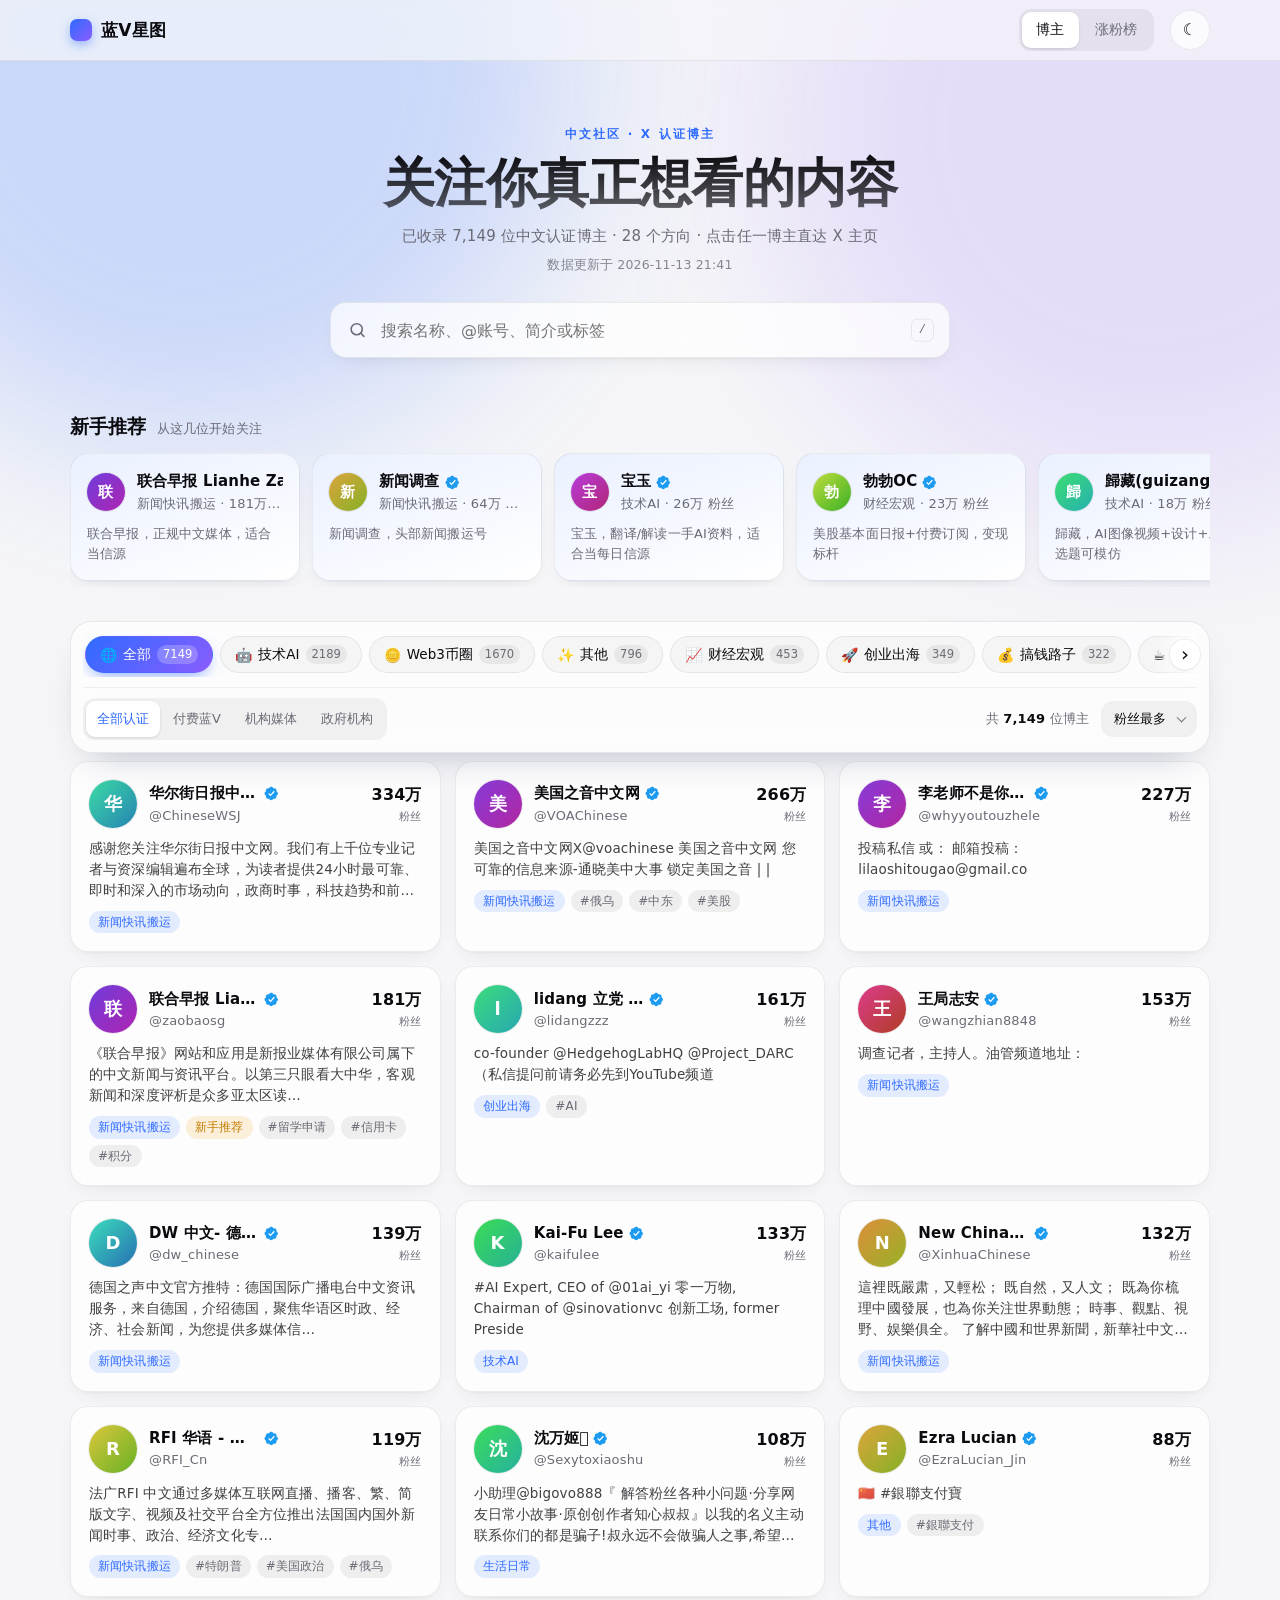
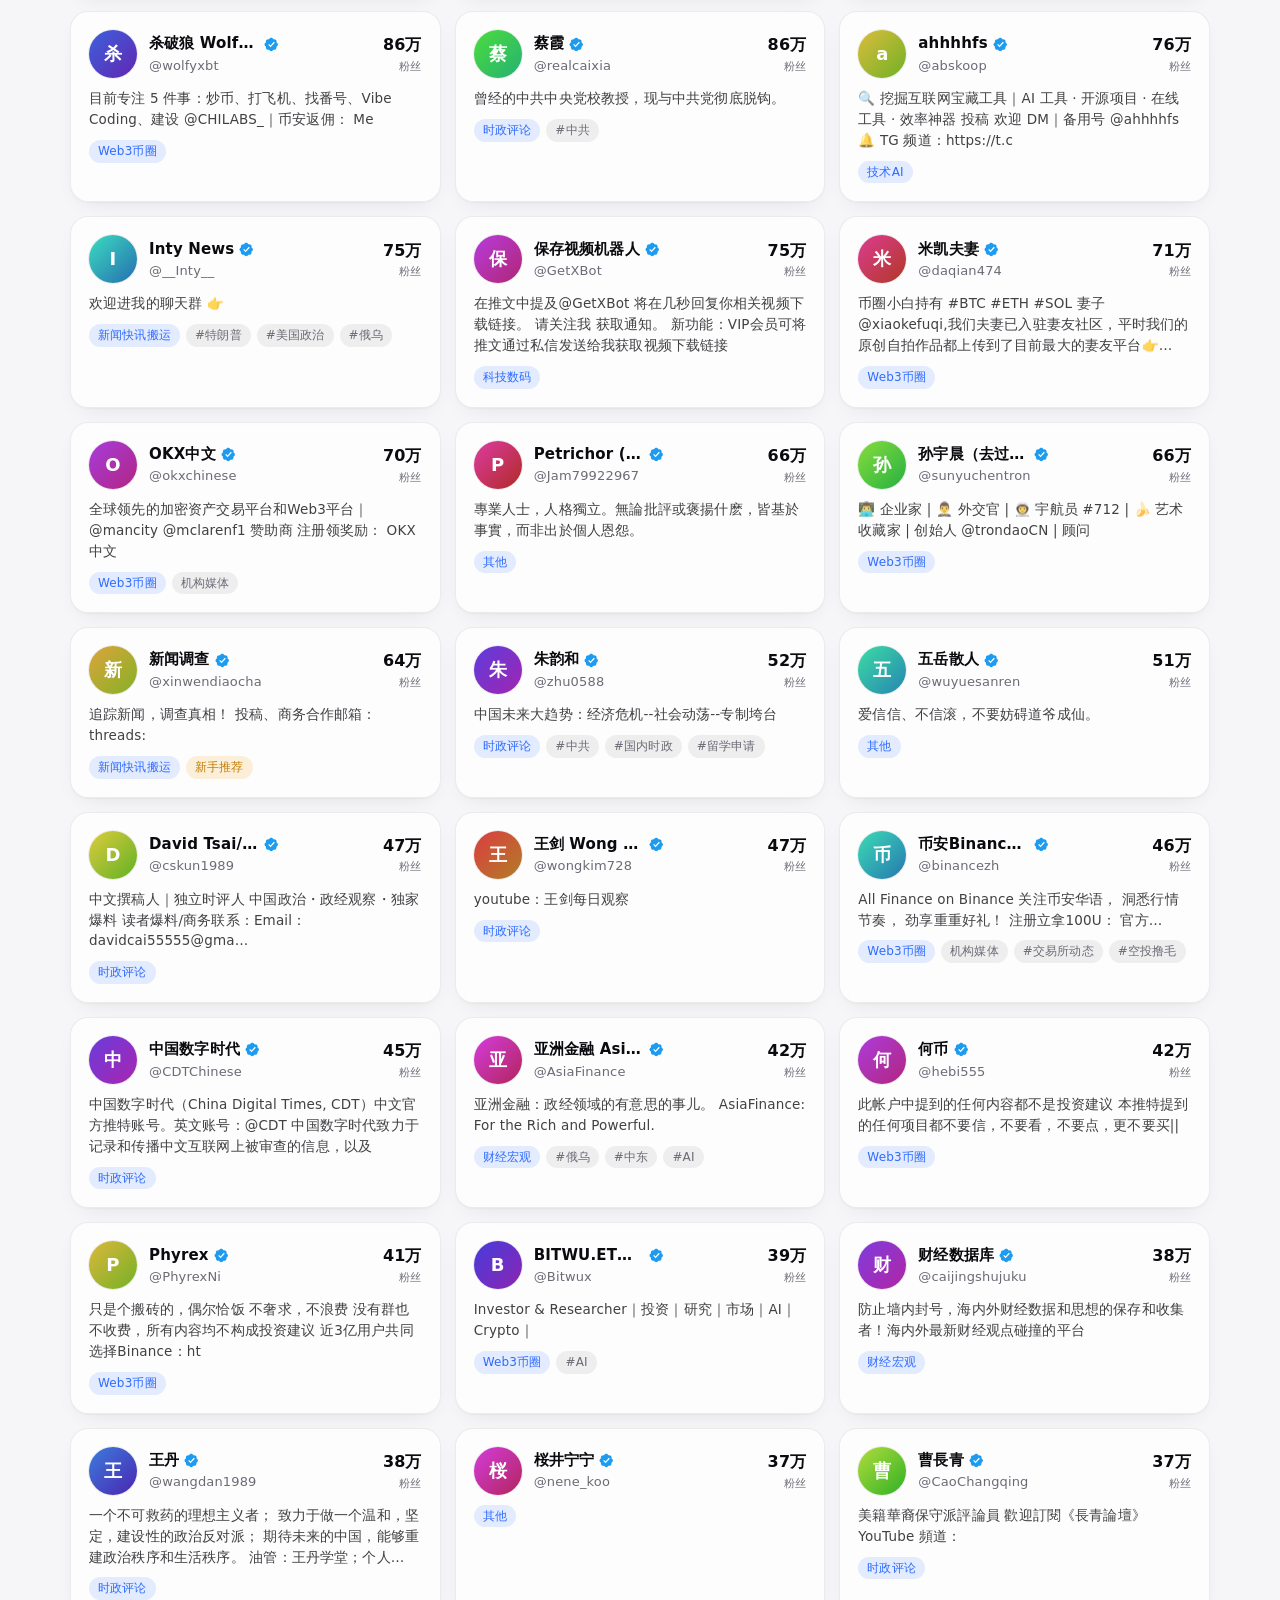
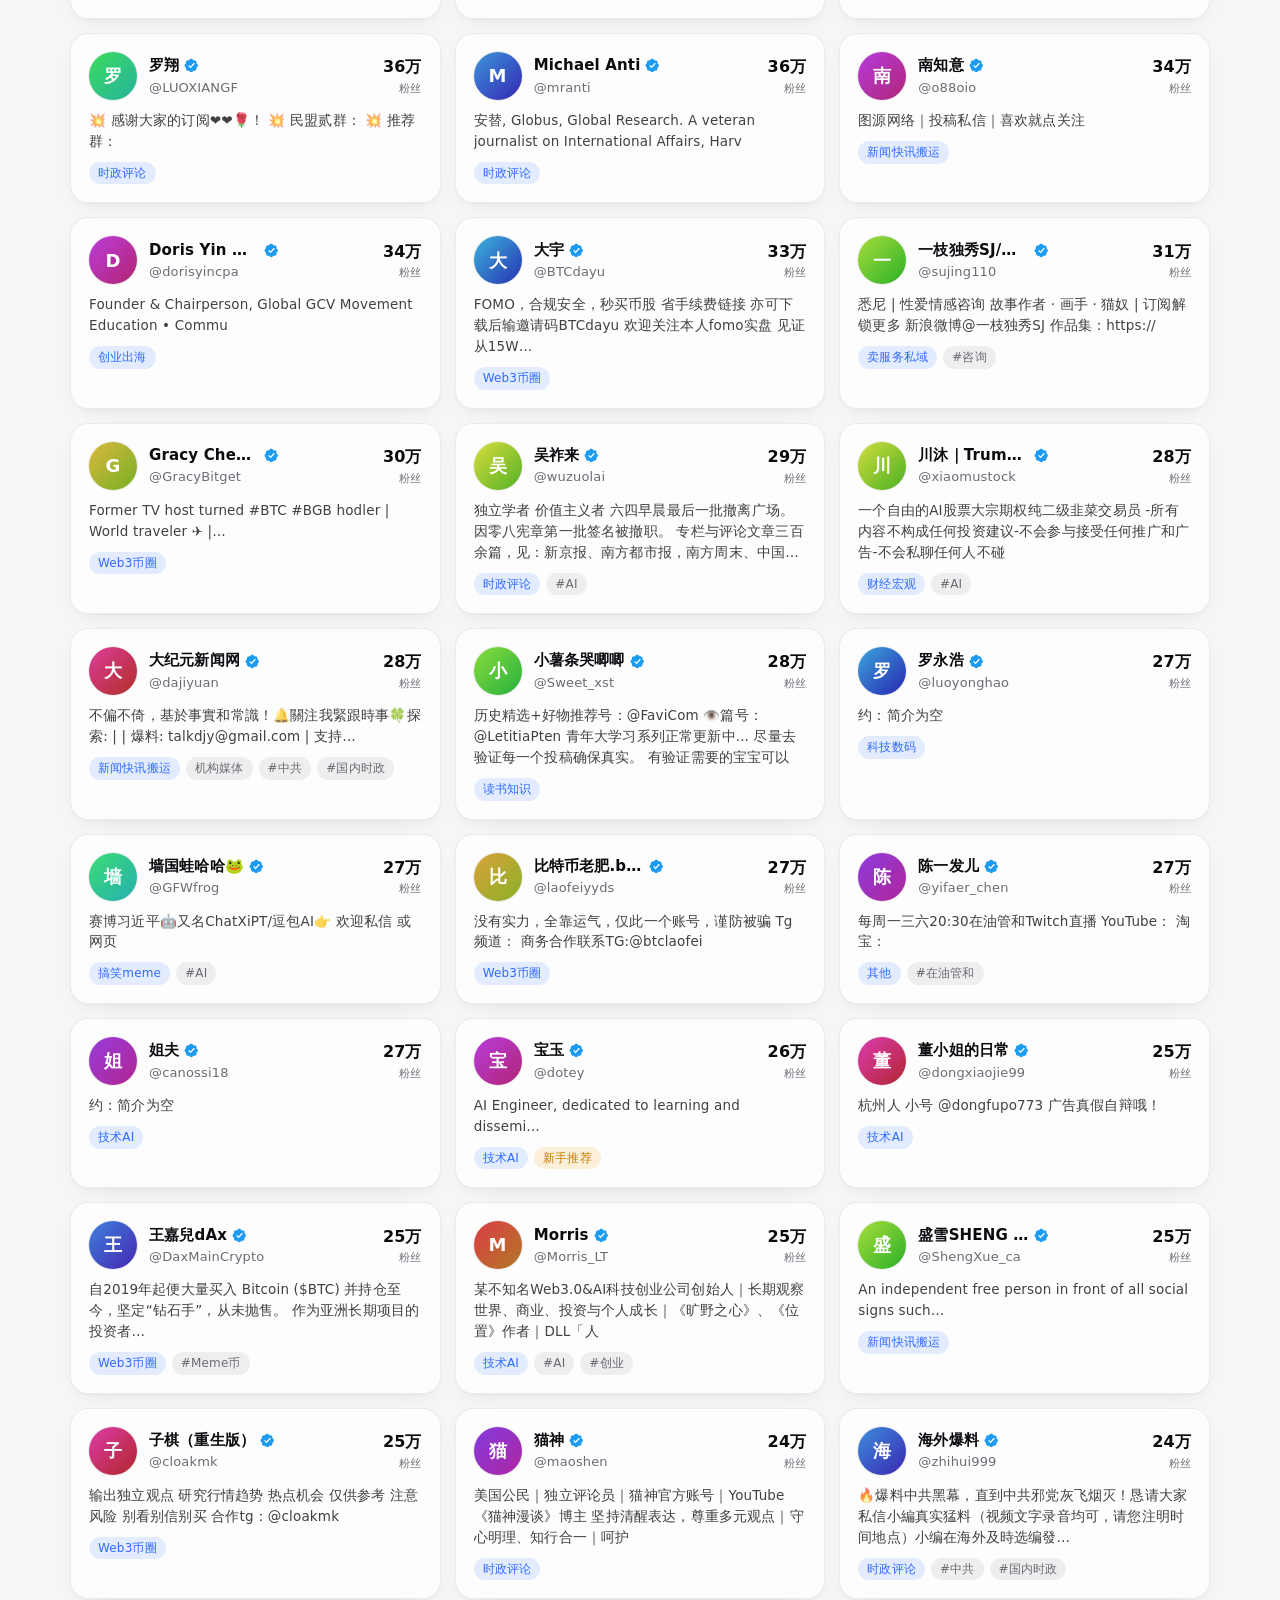
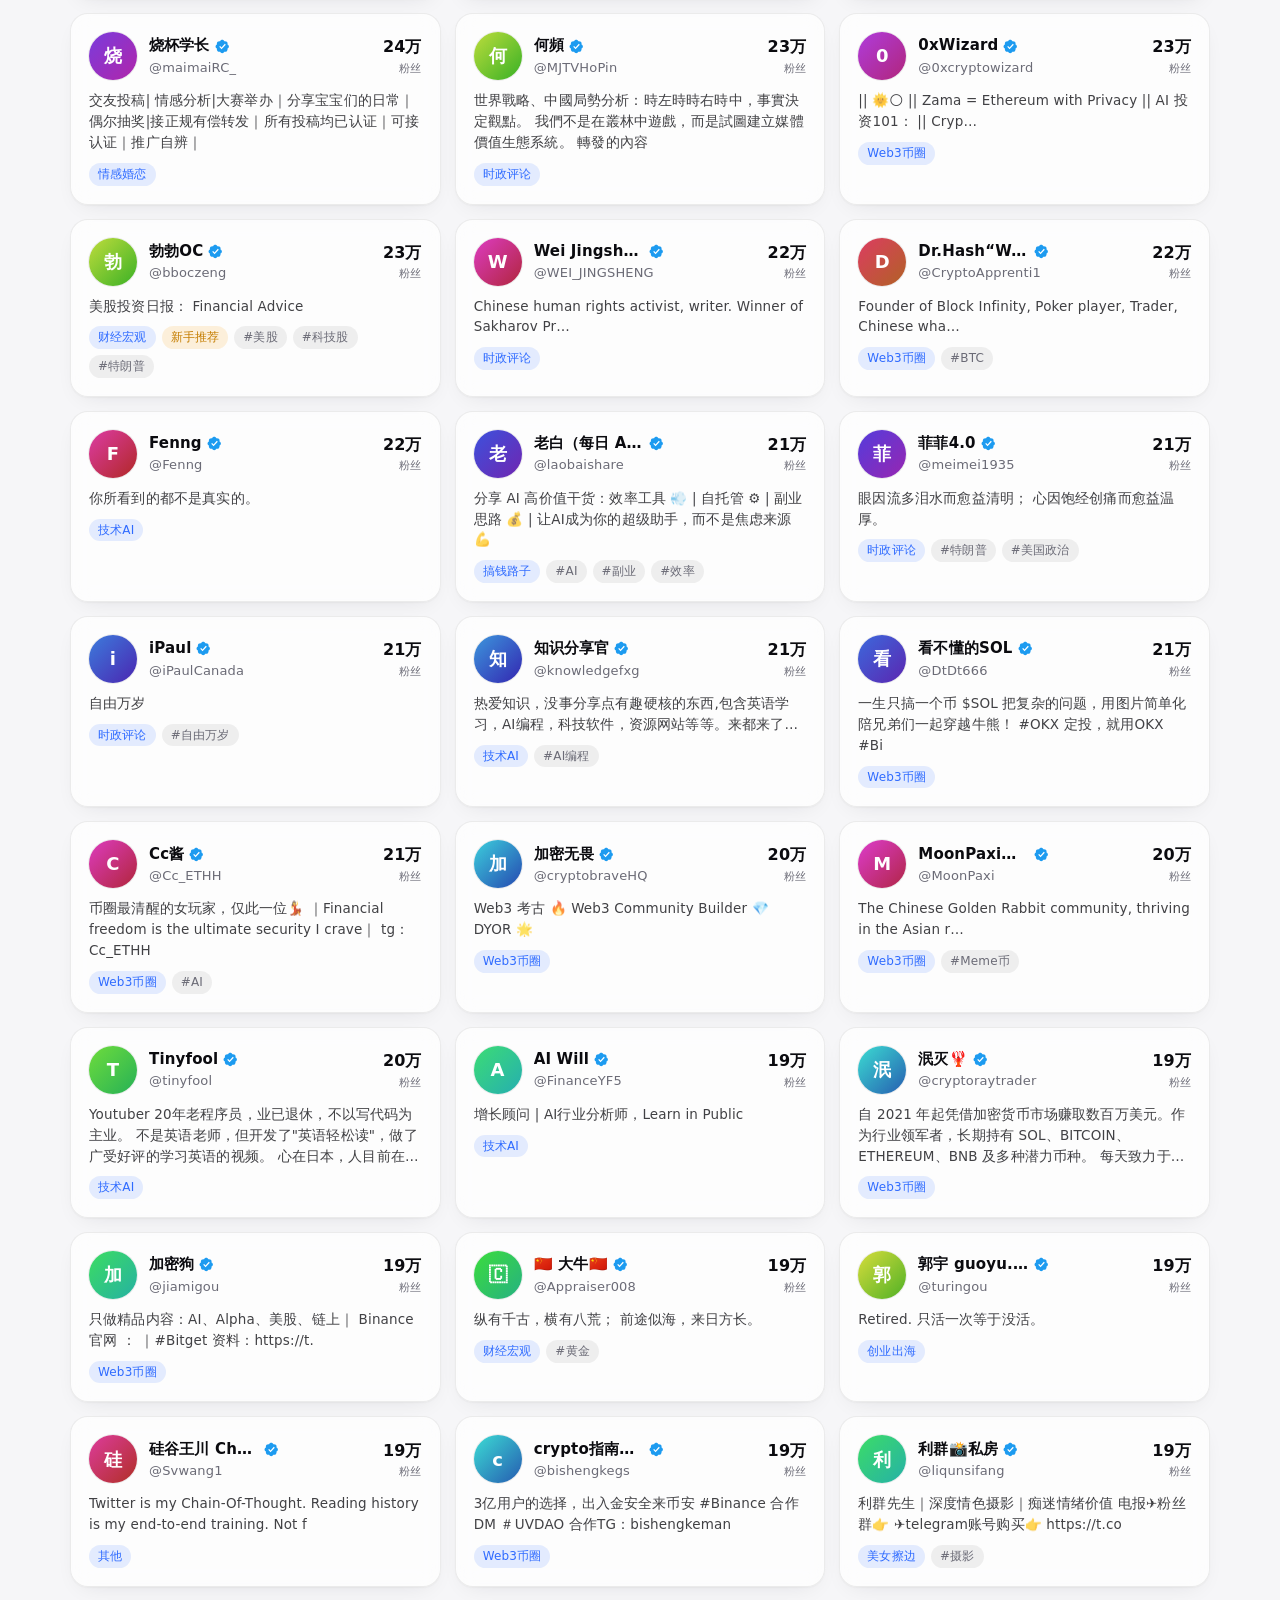
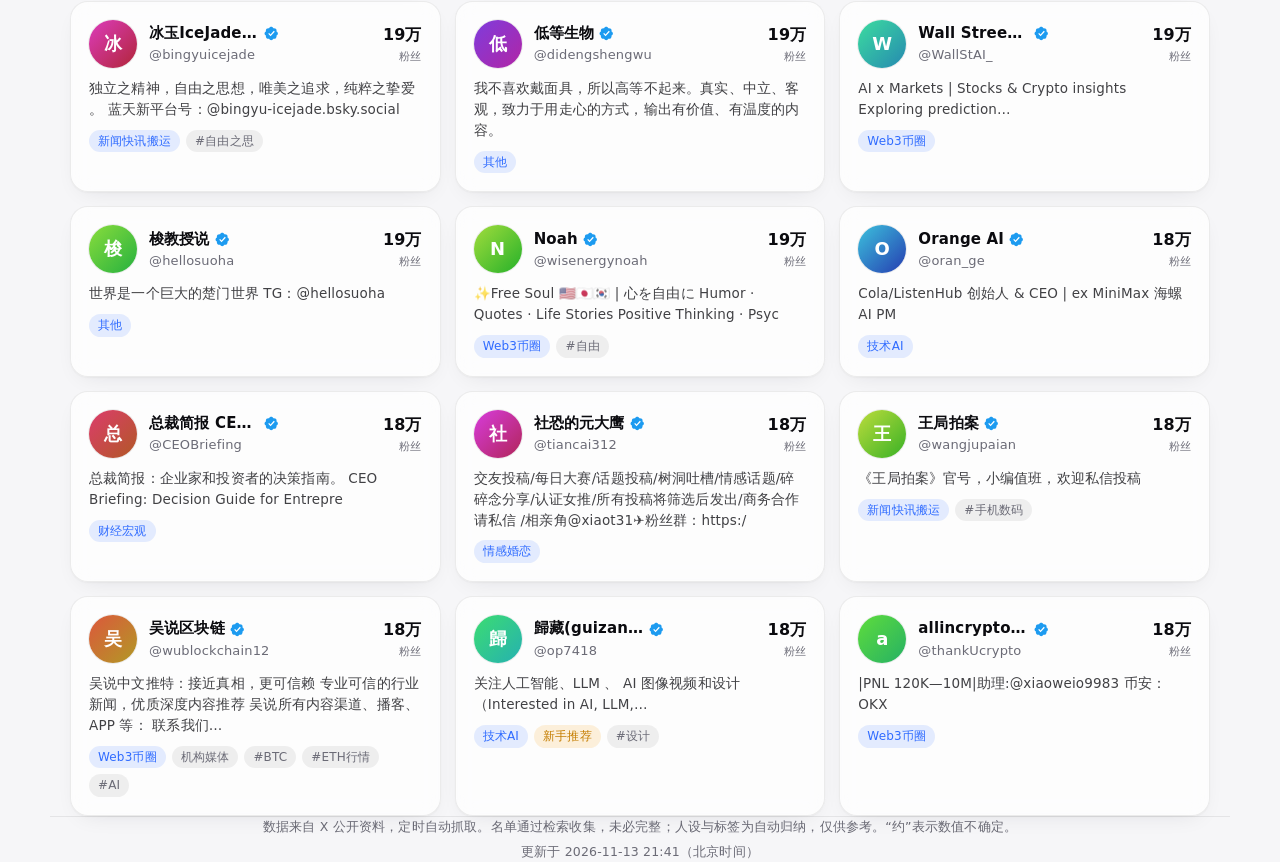
==== commit e0bb30e9: "data update 2026-11-13 21:59" ====
--- a/index.html
+++ b/index.html
@@ -7,8 +7,8 @@
 <meta property="og:image" content="https://pei-only.github.io/bluev-star/og.png"><meta property="og:image:width" content="1200"><meta property="og:image:height" content="630">
 <meta name="twitter:card" content="summary_large_image"><meta name="twitter:image" content="https://pei-only.github.io/bluev-star/og.png">
 <link rel="icon" href="favicon.svg" type="image/svg+xml"><link rel="apple-touch-icon" href="icon-180.png"><link rel="canonical" href="https://pei-only.github.io/bluev-star/">
-<link rel="preconnect" href="https://pbs.twimg.com"><meta name="live" content="data/live.js?v=20261113005338">
-<link rel="stylesheet" href="style.css?v=20261113005338"></head><body>
+<link rel="preconnect" href="https://pbs.twimg.com"><meta name="live" content="data/live.js?v=20261113214142">
+<link rel="stylesheet" href="style.css?v=20261113214142"></head><body>
 <div class="bg"><i></i><i></i></div>
 <header class="top"><div class="wrap tb">
  <a class="logo" href="#dir"><span class="mk"></span>蓝V星图</a>
@@ -30,4 +30,4 @@
  <div class="row2"><div class="seg" id="vtabs"></div><div class="seg sm" id="vm"></div></div><div class="fp bp"><div class="cw"><button class="ar l" aria-label="向左滚动" data-d="-1">‹</button><div class="chips nch" id="vn"></div><button class="ar r" aria-label="向右滚动" data-d="1">›</button></div></div><p class="cap" id="vcap"></p><div id="vbody" class="board"></div></section>
 </main>
 <footer class="wrap"><p>数据来自 X 公开资料，定时自动抓取。名单通过检索收集，未必完整；人设与标签为自动归纳，仅供参考。“约”表示数值不确定。</p><p>更新于 <span id="upd"></span>（北京时间）</p></footer>
-<script defer src="data/bundle.js?v=20261113005338"></script><script defer src="app.js?v=20261113005338"></script></body></html>
+<script defer src="data/bundle.js?v=20261113214142"></script><script defer src="app.js?v=20261113214142"></script></body></html>
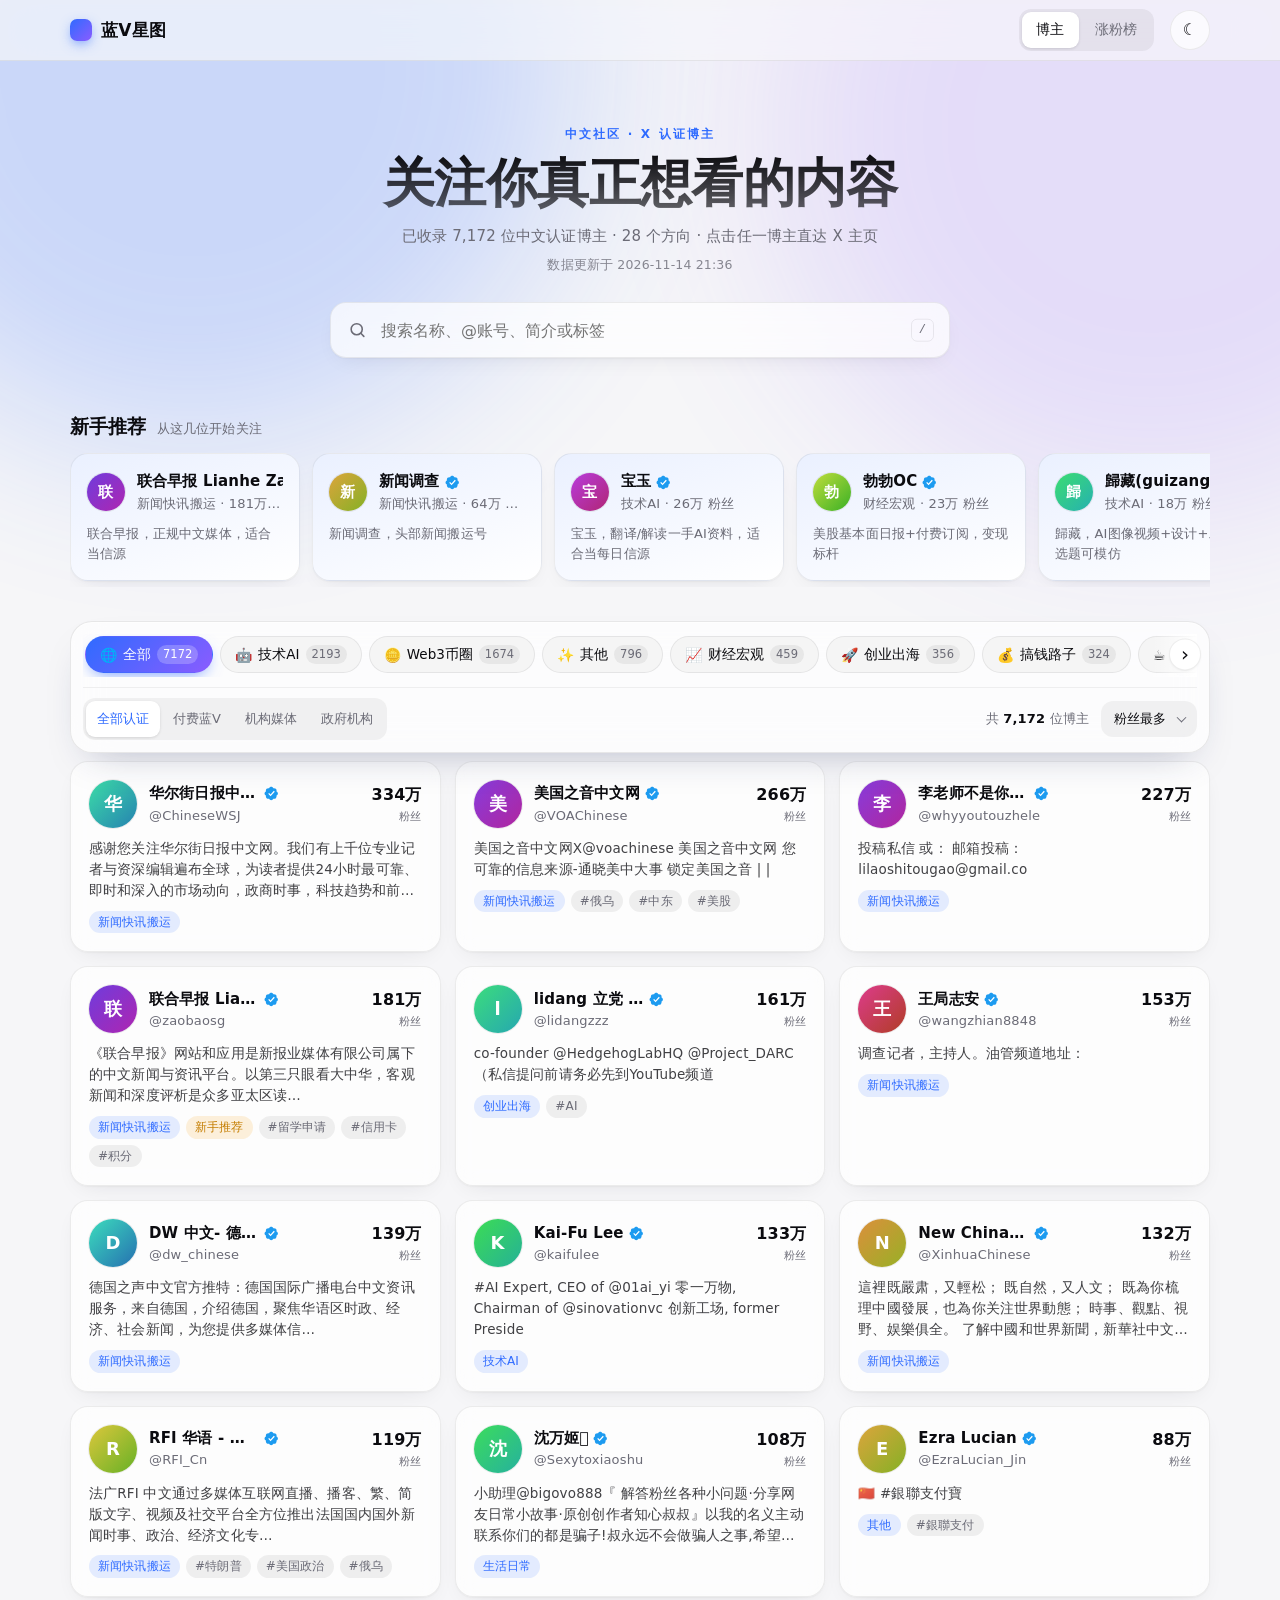
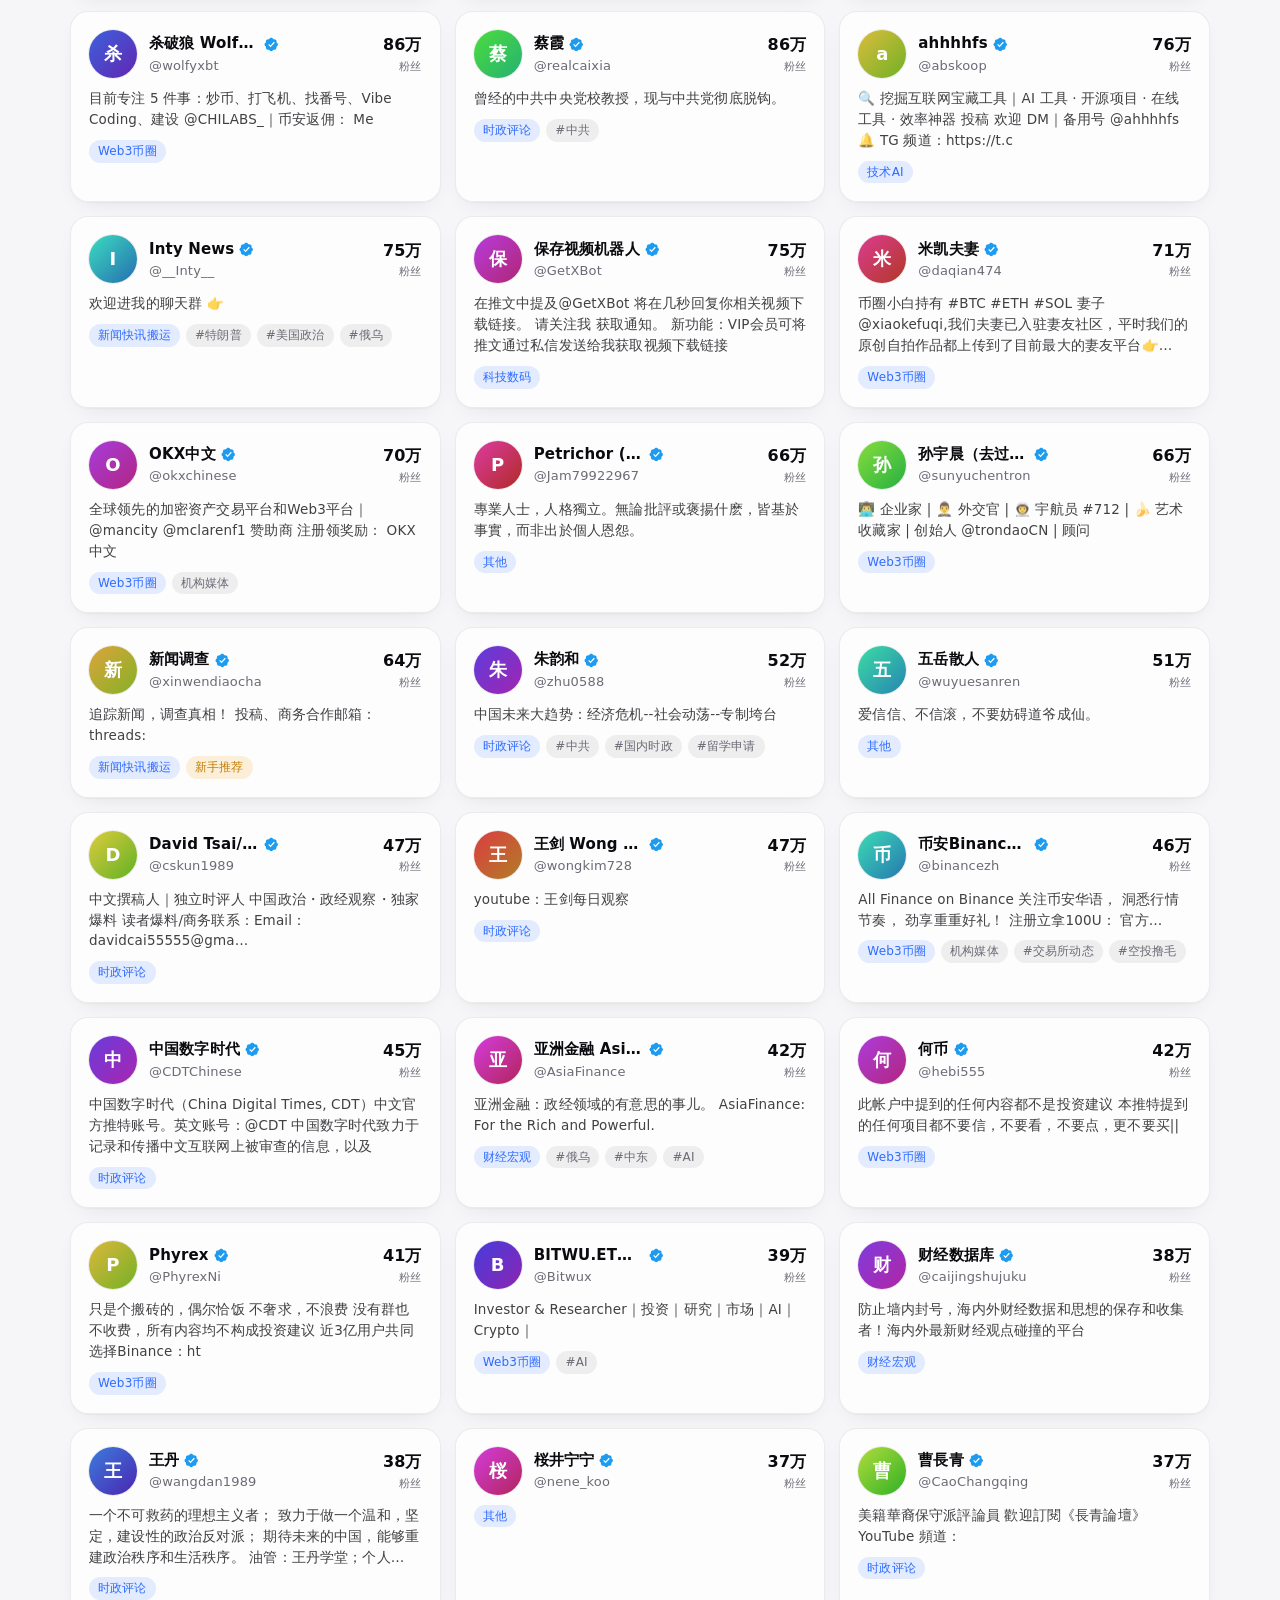
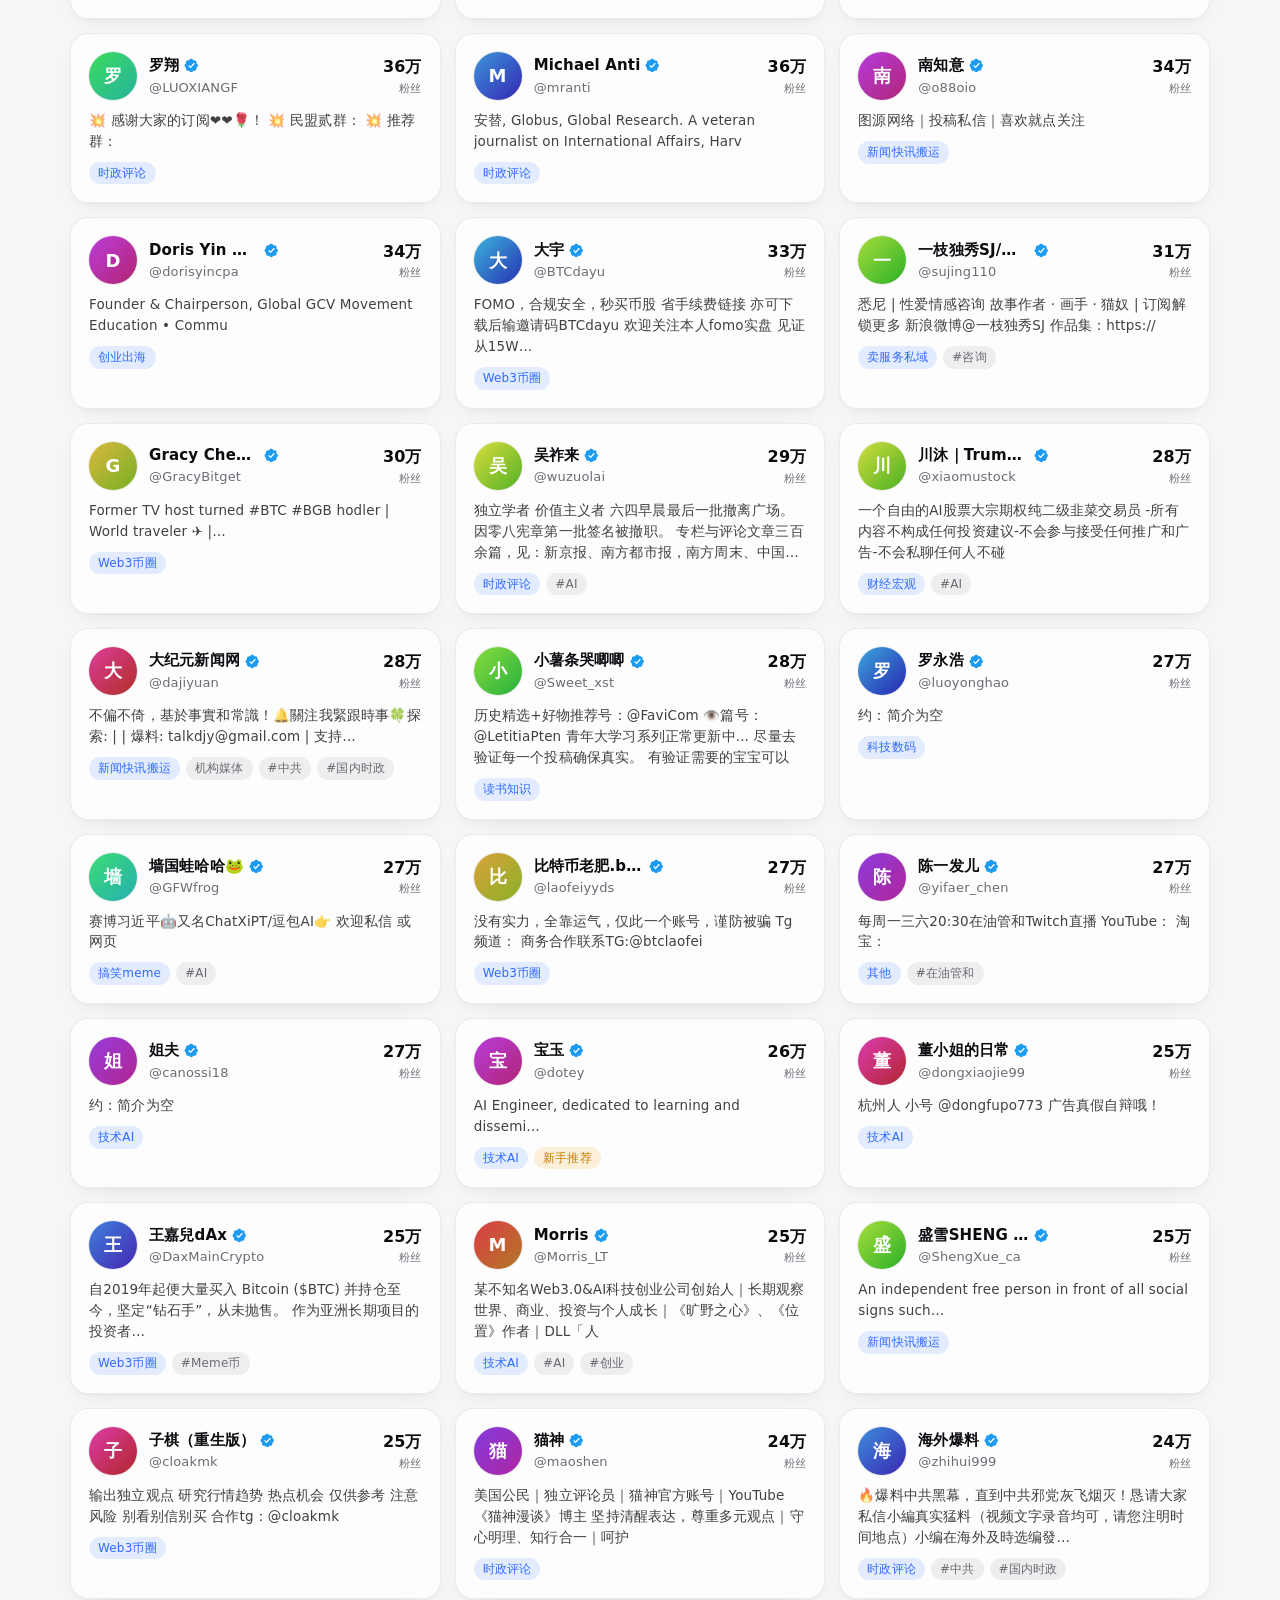
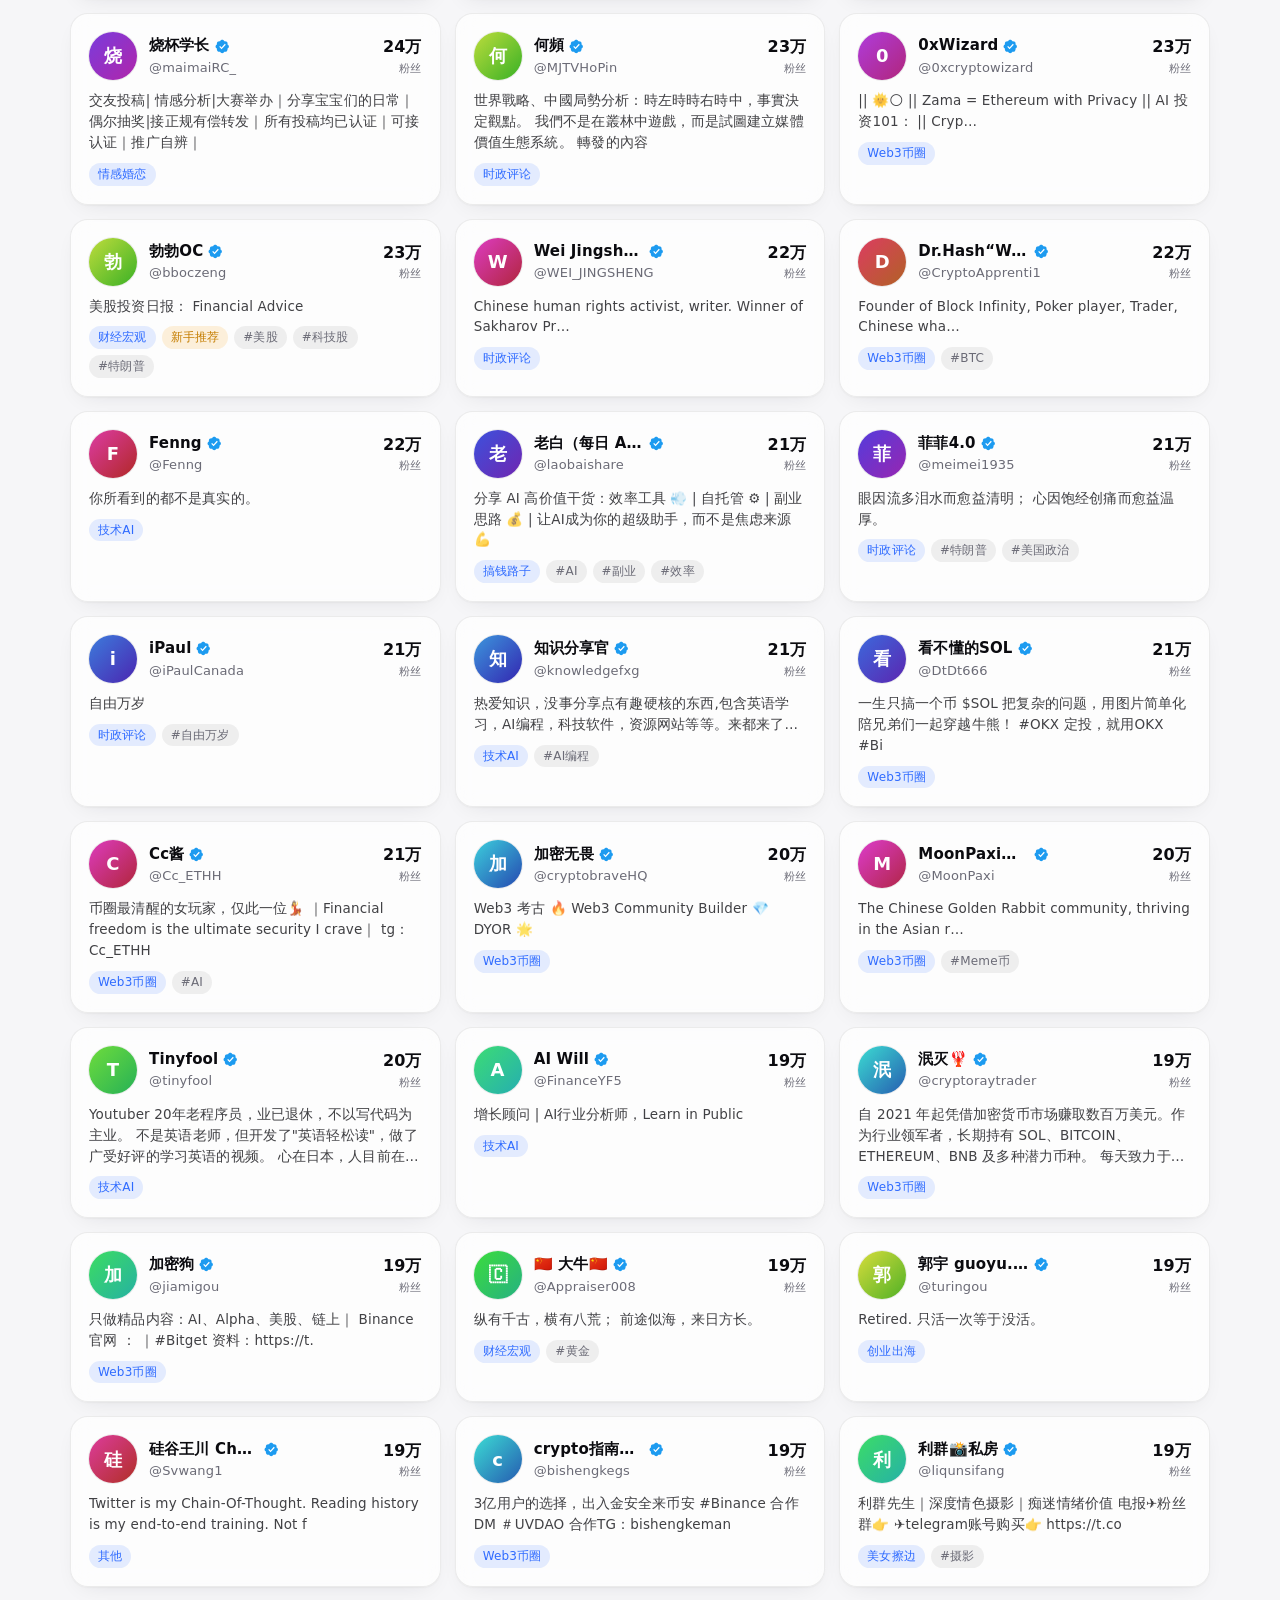
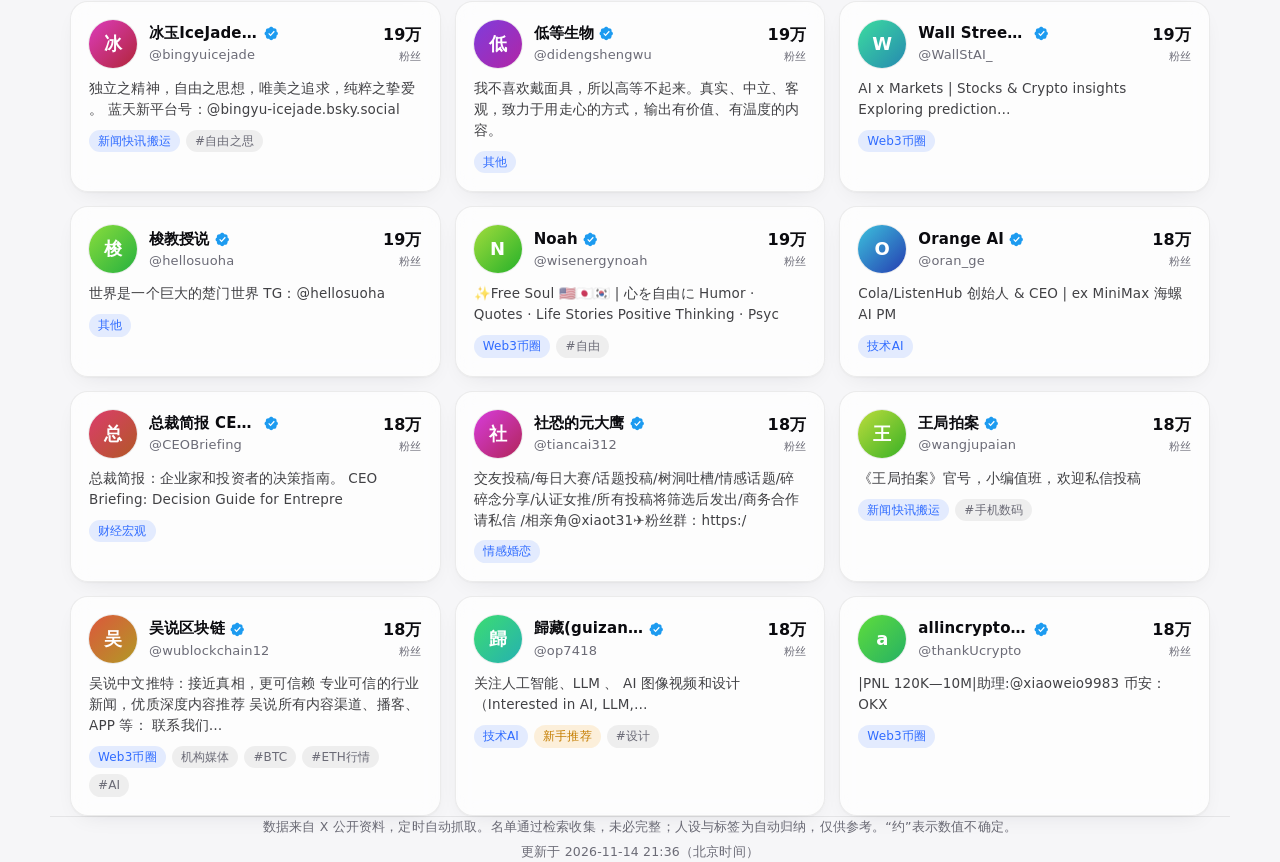
==== commit 506886e2: "data update 2026-11-14 22:05" ====
--- a/index.html
+++ b/index.html
@@ -7,8 +7,8 @@
 <meta property="og:image" content="https://pei-only.github.io/bluev-star/og.png"><meta property="og:image:width" content="1200"><meta property="og:image:height" content="630">
 <meta name="twitter:card" content="summary_large_image"><meta name="twitter:image" content="https://pei-only.github.io/bluev-star/og.png">
 <link rel="icon" href="favicon.svg" type="image/svg+xml"><link rel="apple-touch-icon" href="icon-180.png"><link rel="canonical" href="https://pei-only.github.io/bluev-star/">
-<link rel="preconnect" href="https://pbs.twimg.com"><meta name="live" content="data/live.js?v=20261113214142">
-<link rel="stylesheet" href="style.css?v=20261113214142"></head><body>
+<link rel="preconnect" href="https://pbs.twimg.com"><meta name="live" content="data/live.js?v=20261114213656">
+<link rel="stylesheet" href="style.css?v=20261114213656"></head><body>
 <div class="bg"><i></i><i></i></div>
 <header class="top"><div class="wrap tb">
  <a class="logo" href="#dir"><span class="mk"></span>蓝V星图</a>
@@ -30,4 +30,4 @@
  <div class="row2"><div class="seg" id="vtabs"></div><div class="seg sm" id="vm"></div></div><div class="fp bp"><div class="cw"><button class="ar l" aria-label="向左滚动" data-d="-1">‹</button><div class="chips nch" id="vn"></div><button class="ar r" aria-label="向右滚动" data-d="1">›</button></div></div><p class="cap" id="vcap"></p><div id="vbody" class="board"></div></section>
 </main>
 <footer class="wrap"><p>数据来自 X 公开资料，定时自动抓取。名单通过检索收集，未必完整；人设与标签为自动归纳，仅供参考。“约”表示数值不确定。</p><p>更新于 <span id="upd"></span>（北京时间）</p></footer>
-<script defer src="data/bundle.js?v=20261113214142"></script><script defer src="app.js?v=20261113214142"></script></body></html>
+<script defer src="data/bundle.js?v=20261114213656"></script><script defer src="app.js?v=20261114213656"></script></body></html>
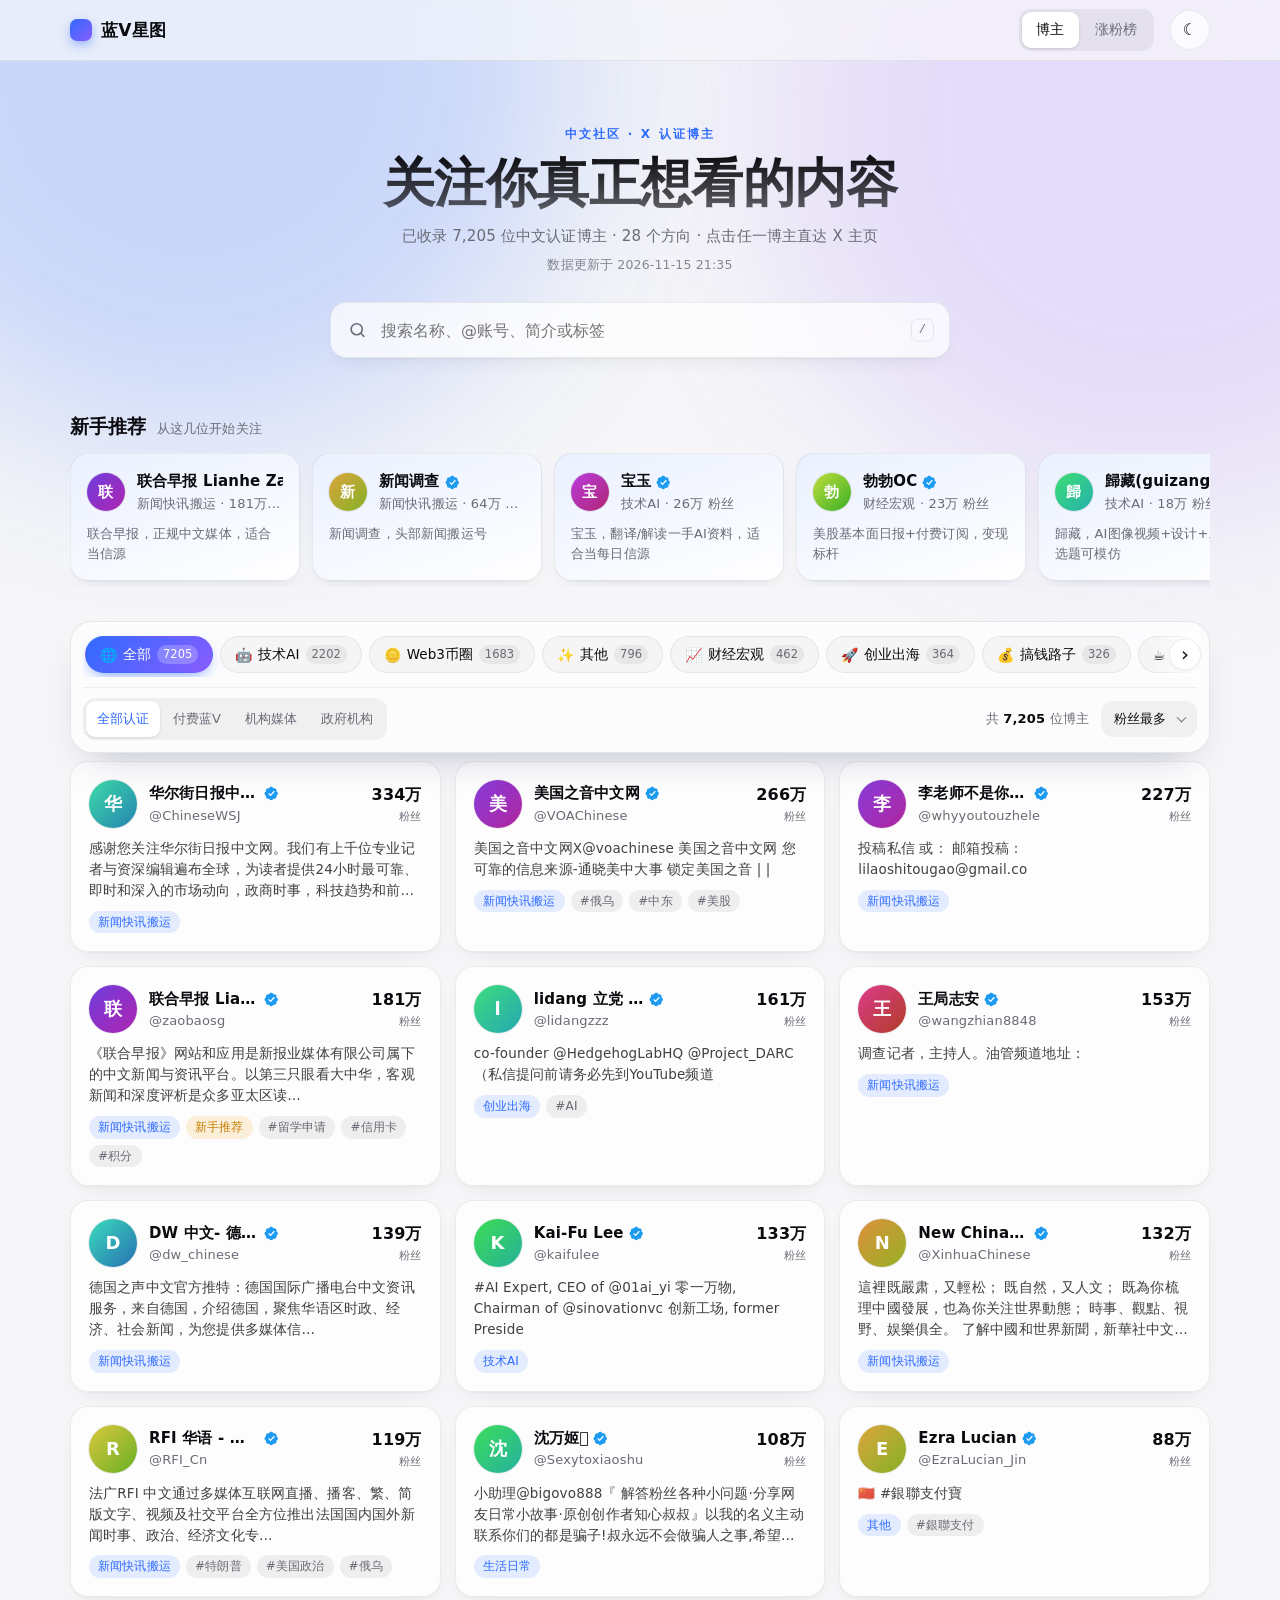
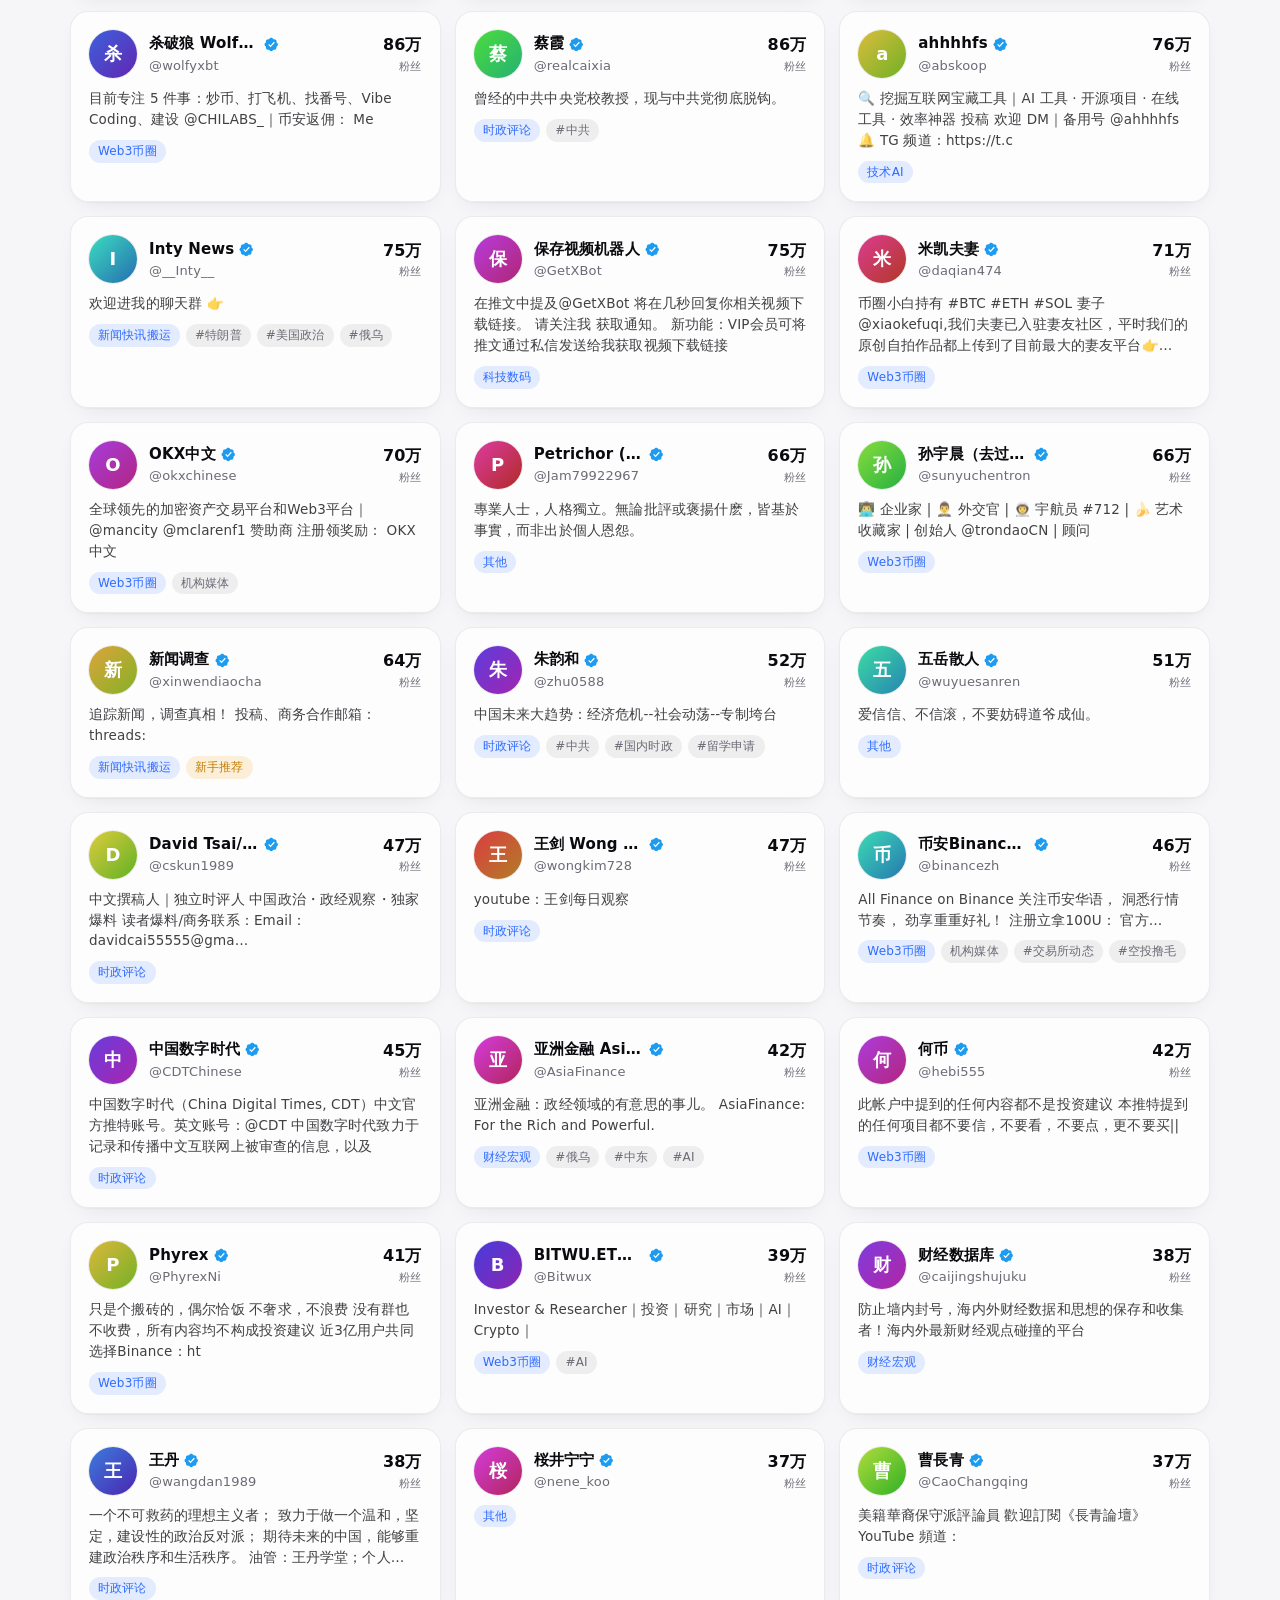
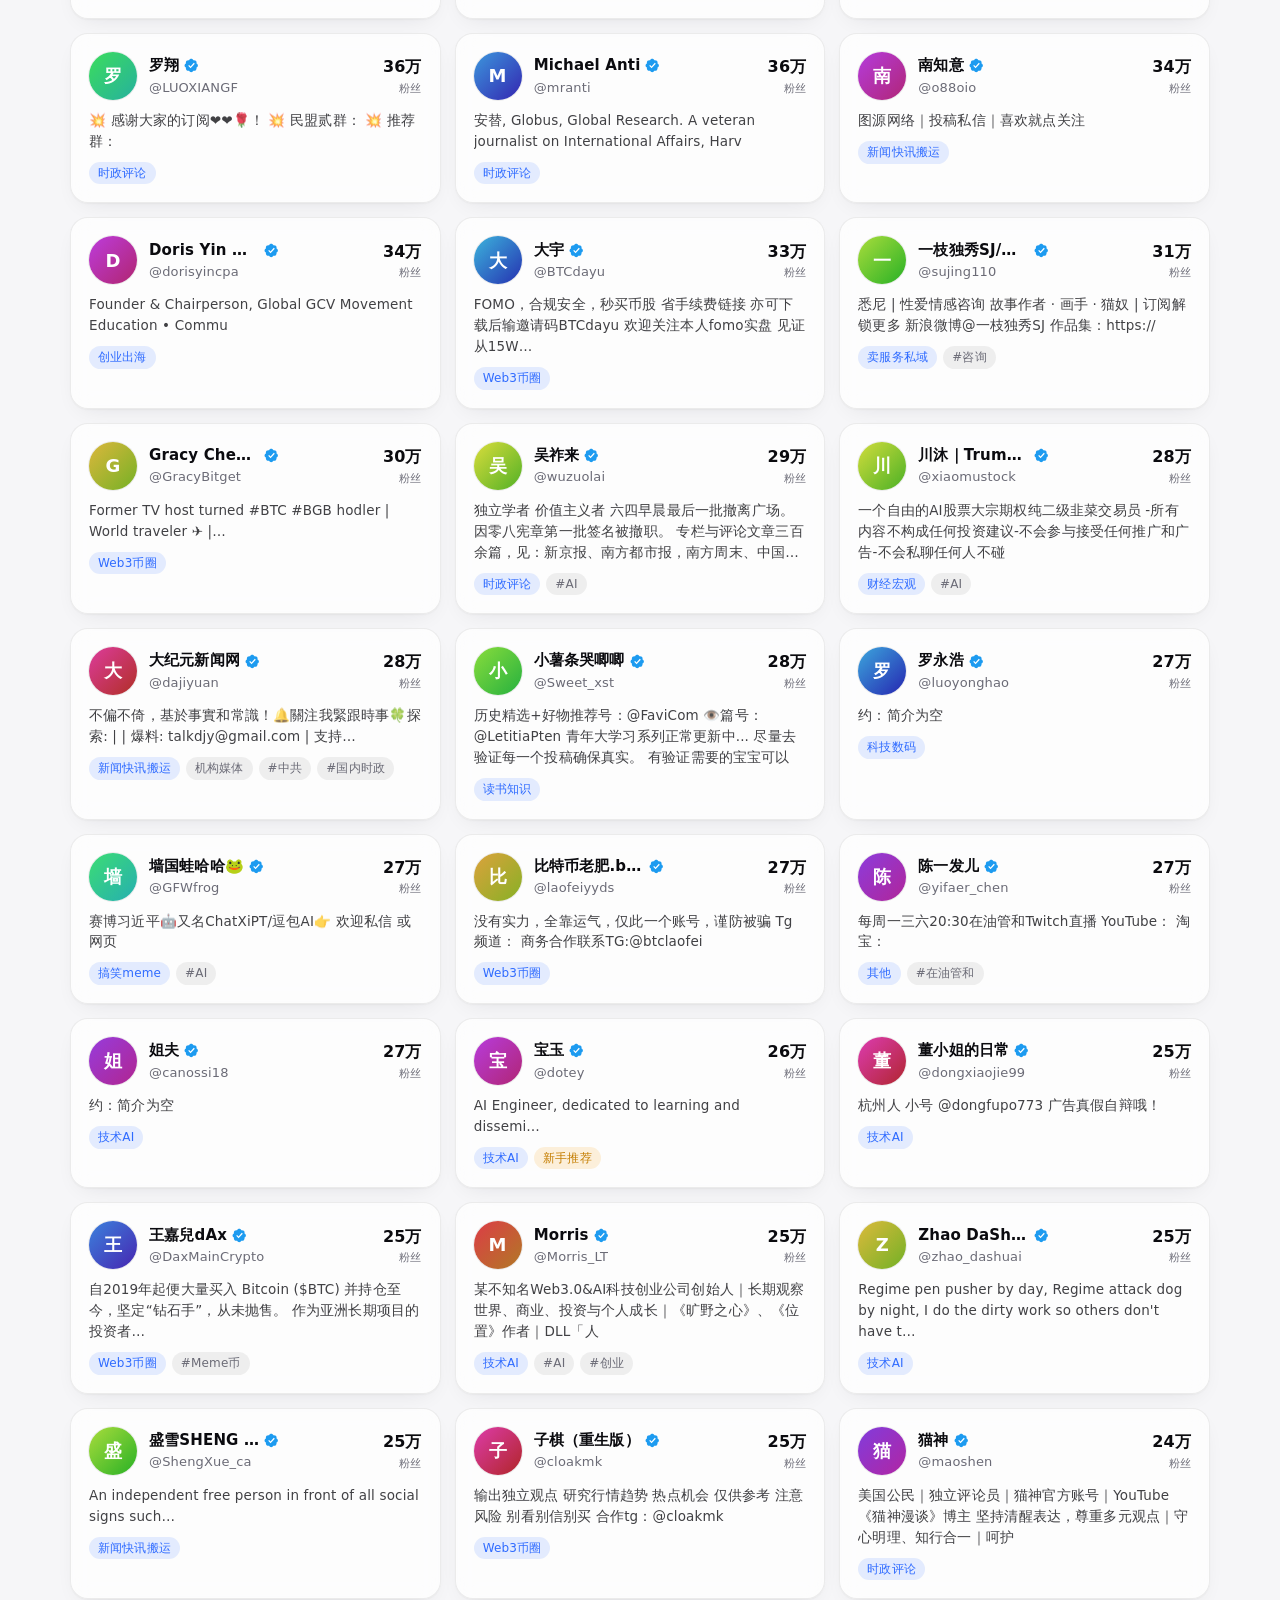
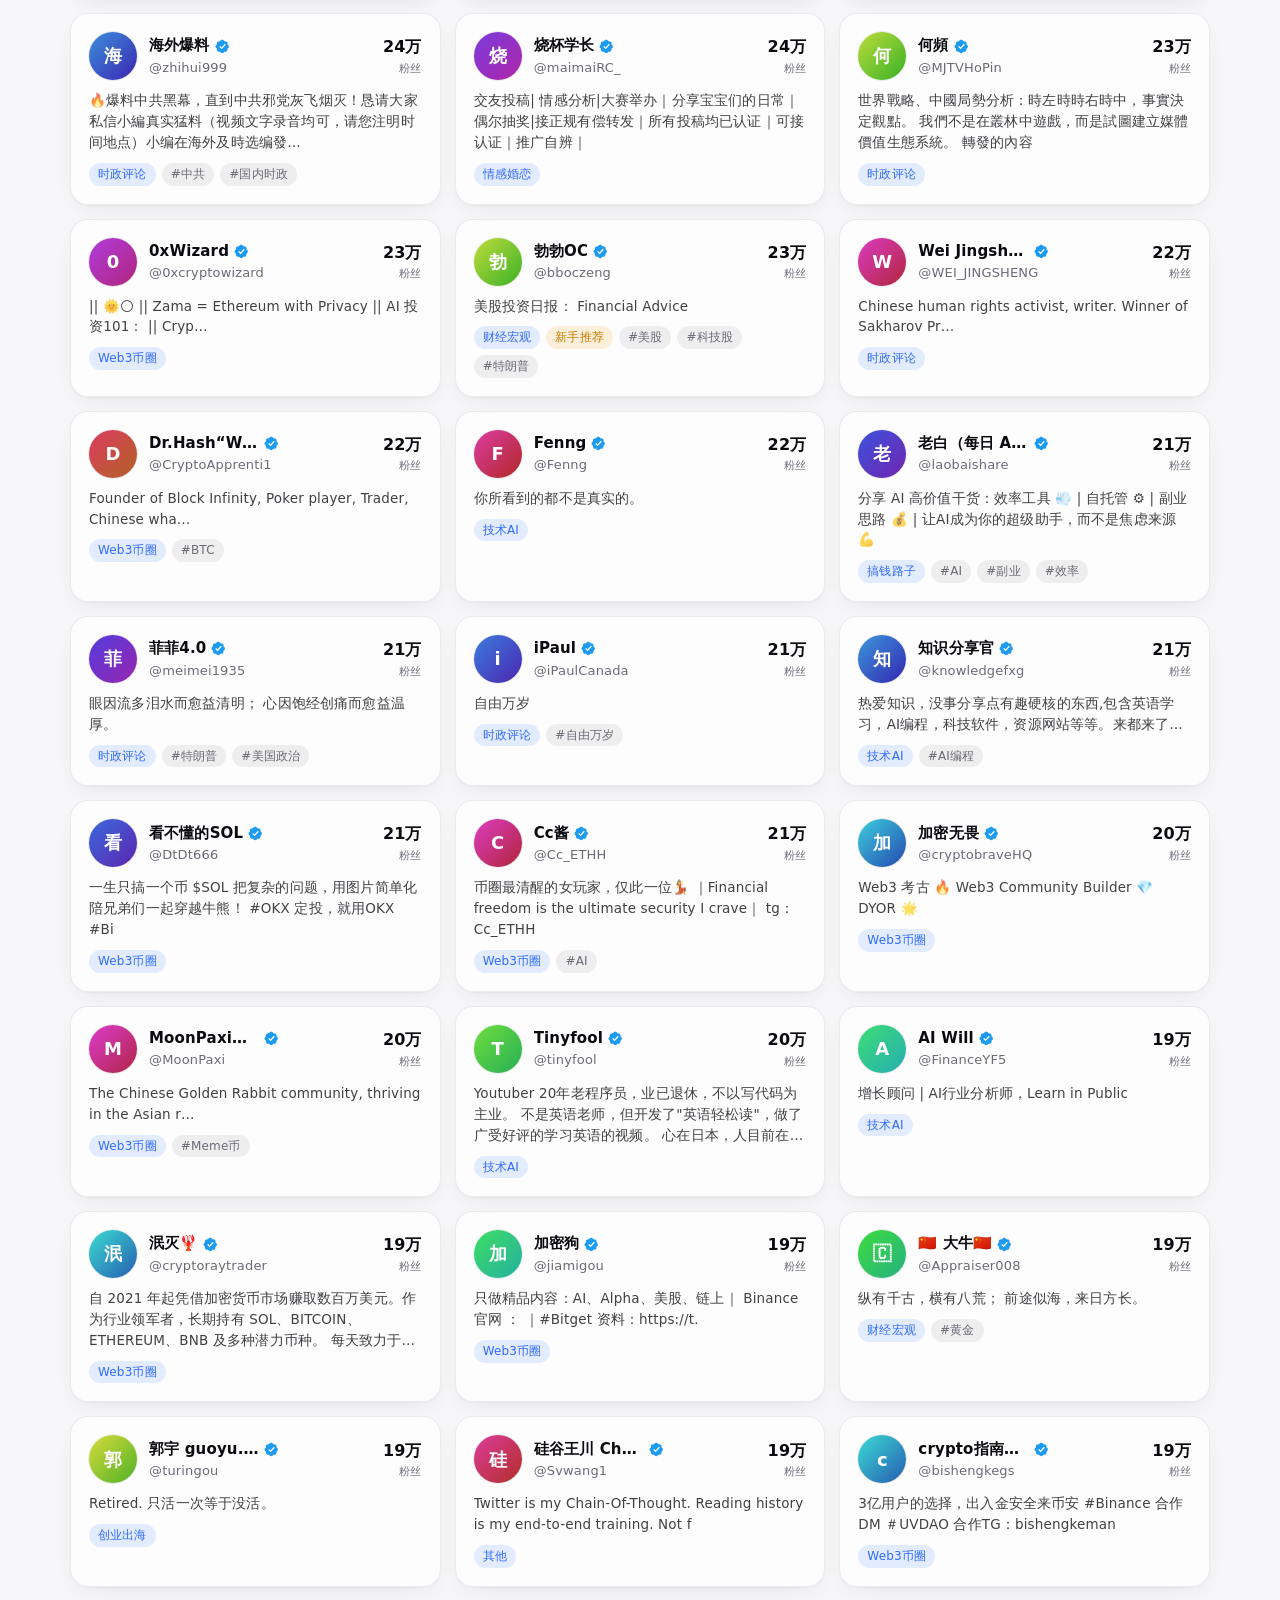
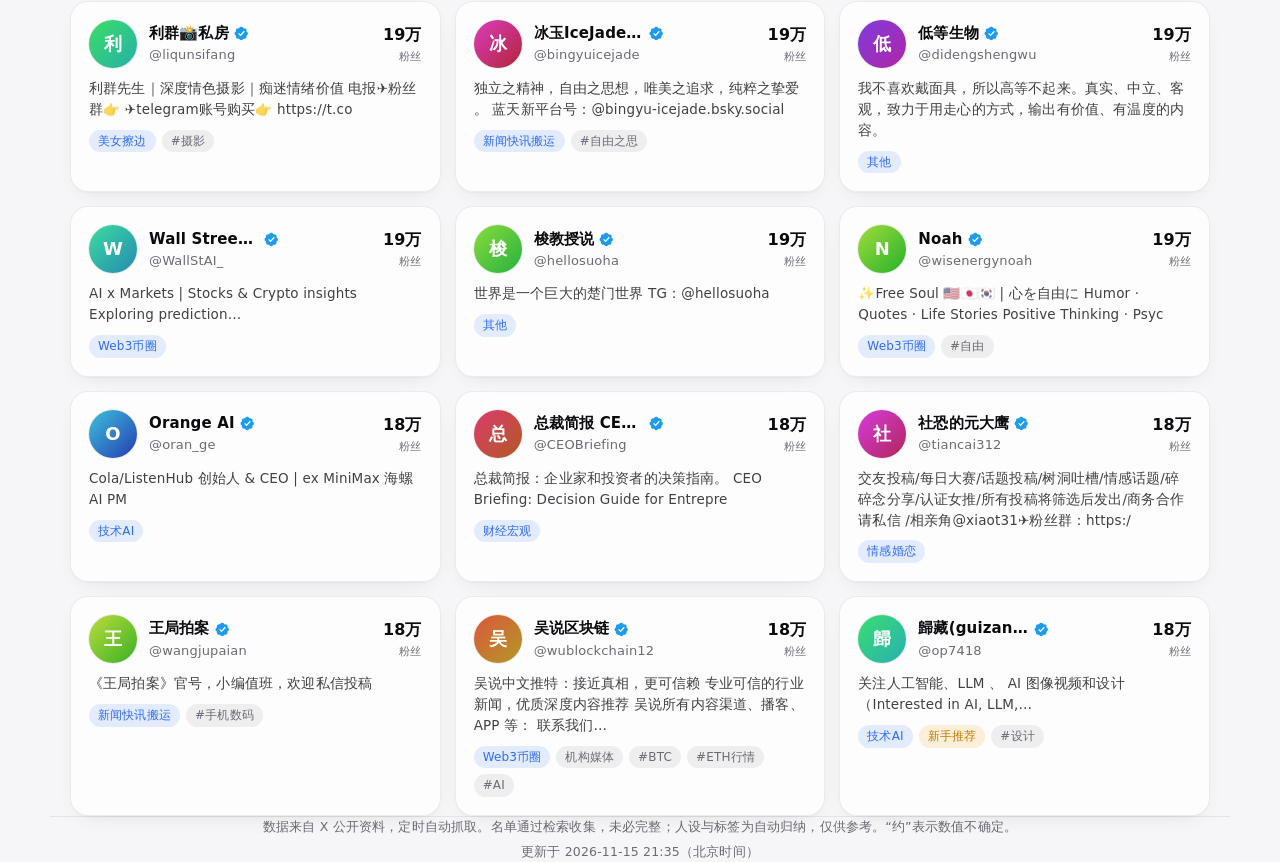
==== commit 5da92f6f: "data update 2026-11-15 21:37" ====
--- a/index.html
+++ b/index.html
@@ -7,8 +7,8 @@
 <meta property="og:image" content="https://pei-only.github.io/bluev-star/og.png"><meta property="og:image:width" content="1200"><meta property="og:image:height" content="630">
 <meta name="twitter:card" content="summary_large_image"><meta name="twitter:image" content="https://pei-only.github.io/bluev-star/og.png">
 <link rel="icon" href="favicon.svg" type="image/svg+xml"><link rel="apple-touch-icon" href="icon-180.png"><link rel="canonical" href="https://pei-only.github.io/bluev-star/">
-<link rel="preconnect" href="https://pbs.twimg.com"><meta name="live" content="data/live.js?v=20261114213656">
-<link rel="stylesheet" href="style.css?v=20261114213656"></head><body>
+<link rel="preconnect" href="https://pbs.twimg.com"><meta name="live" content="data/live.js?v=20261115213543">
+<link rel="stylesheet" href="style.css?v=20261115213543"></head><body>
 <div class="bg"><i></i><i></i></div>
 <header class="top"><div class="wrap tb">
  <a class="logo" href="#dir"><span class="mk"></span>蓝V星图</a>
@@ -30,4 +30,4 @@
  <div class="row2"><div class="seg" id="vtabs"></div><div class="seg sm" id="vm"></div></div><div class="fp bp"><div class="cw"><button class="ar l" aria-label="向左滚动" data-d="-1">‹</button><div class="chips nch" id="vn"></div><button class="ar r" aria-label="向右滚动" data-d="1">›</button></div></div><p class="cap" id="vcap"></p><div id="vbody" class="board"></div></section>
 </main>
 <footer class="wrap"><p>数据来自 X 公开资料，定时自动抓取。名单通过检索收集，未必完整；人设与标签为自动归纳，仅供参考。“约”表示数值不确定。</p><p>更新于 <span id="upd"></span>（北京时间）</p></footer>
-<script defer src="data/bundle.js?v=20261114213656"></script><script defer src="app.js?v=20261114213656"></script></body></html>
+<script defer src="data/bundle.js?v=20261115213543"></script><script defer src="app.js?v=20261115213543"></script></body></html>
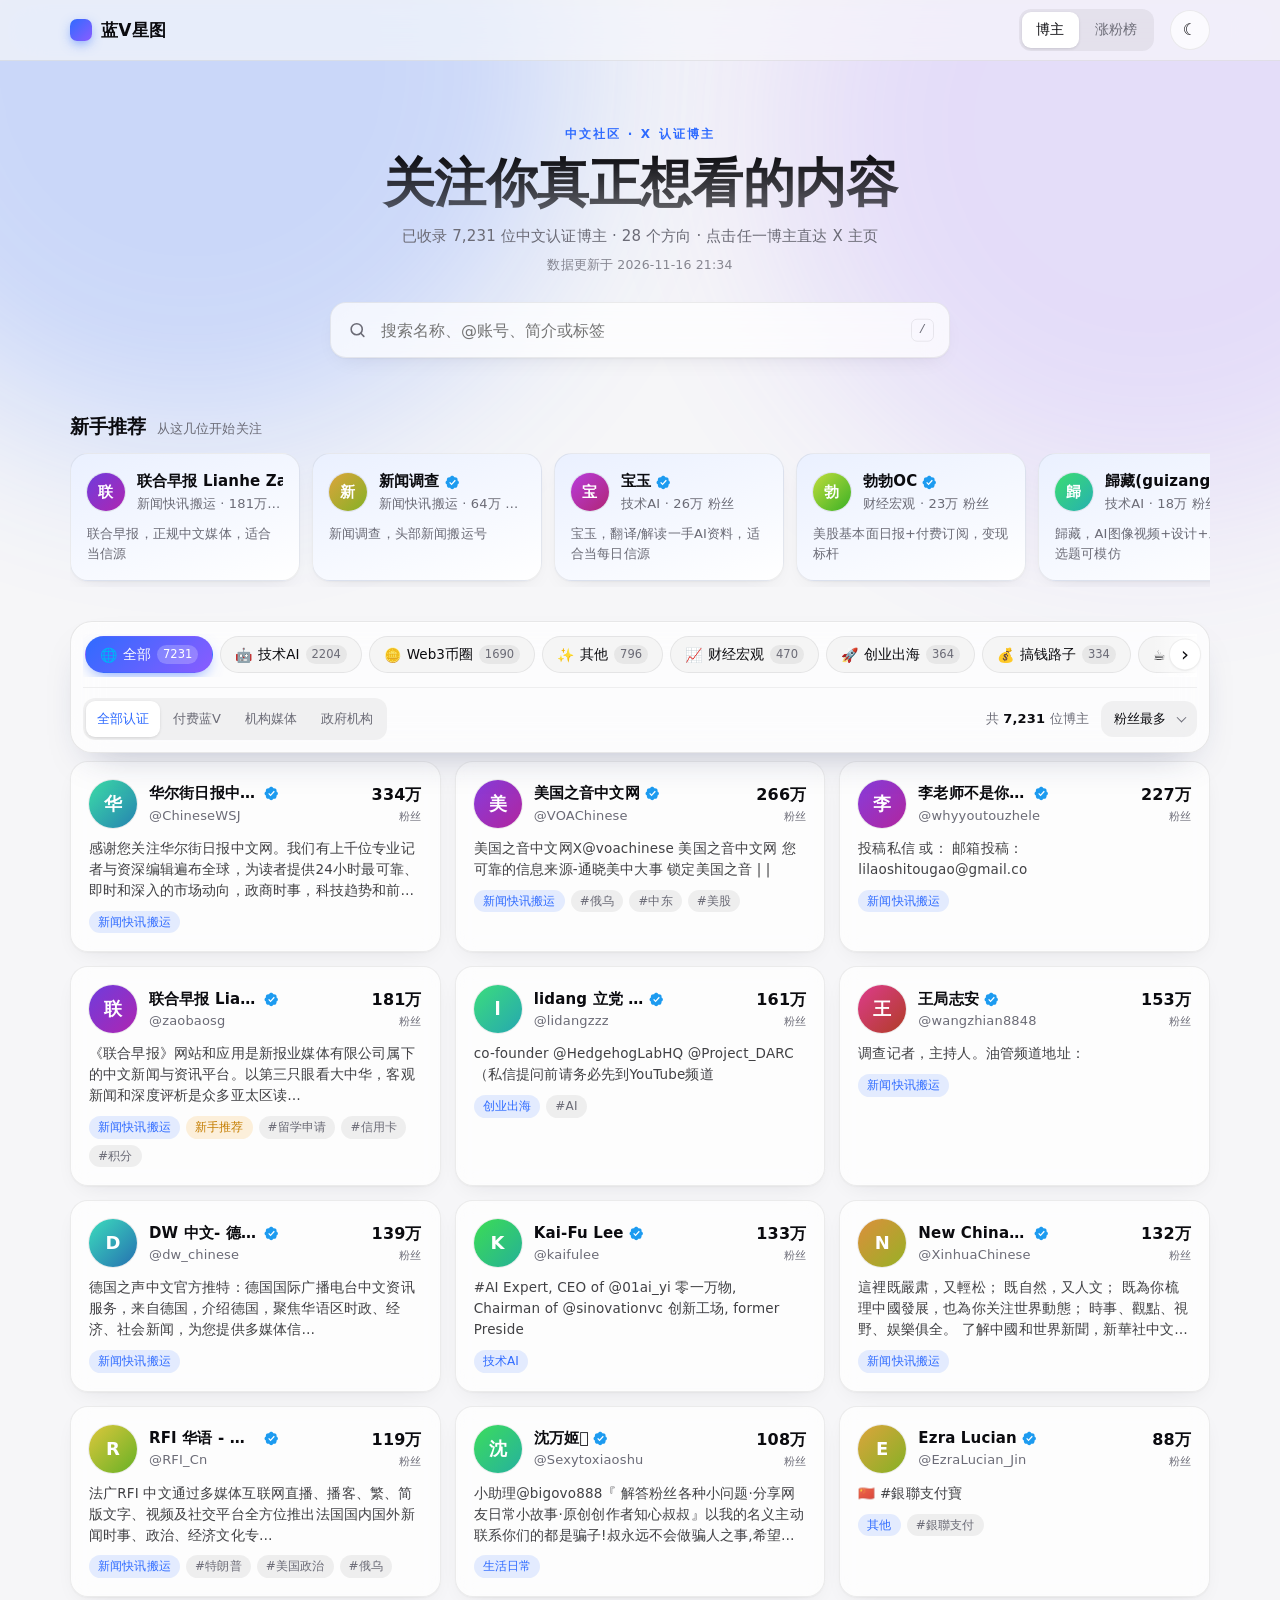
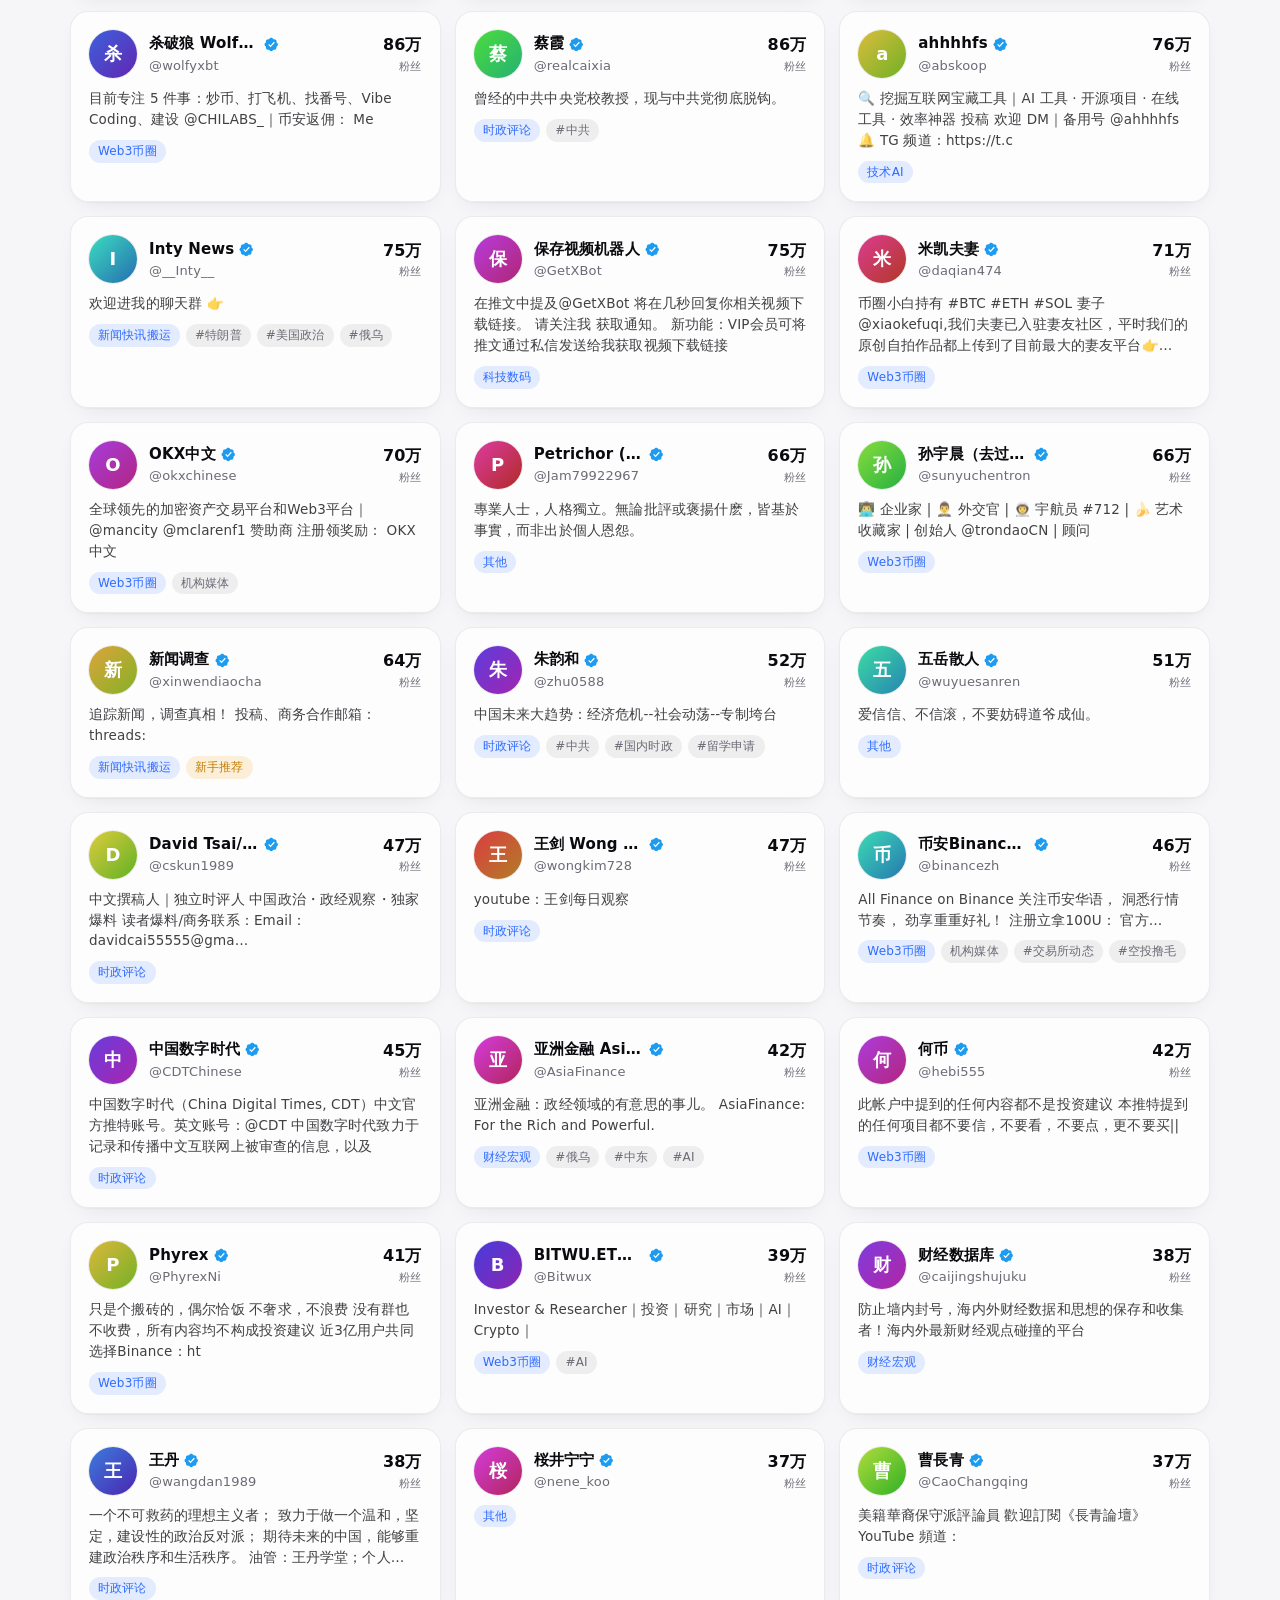
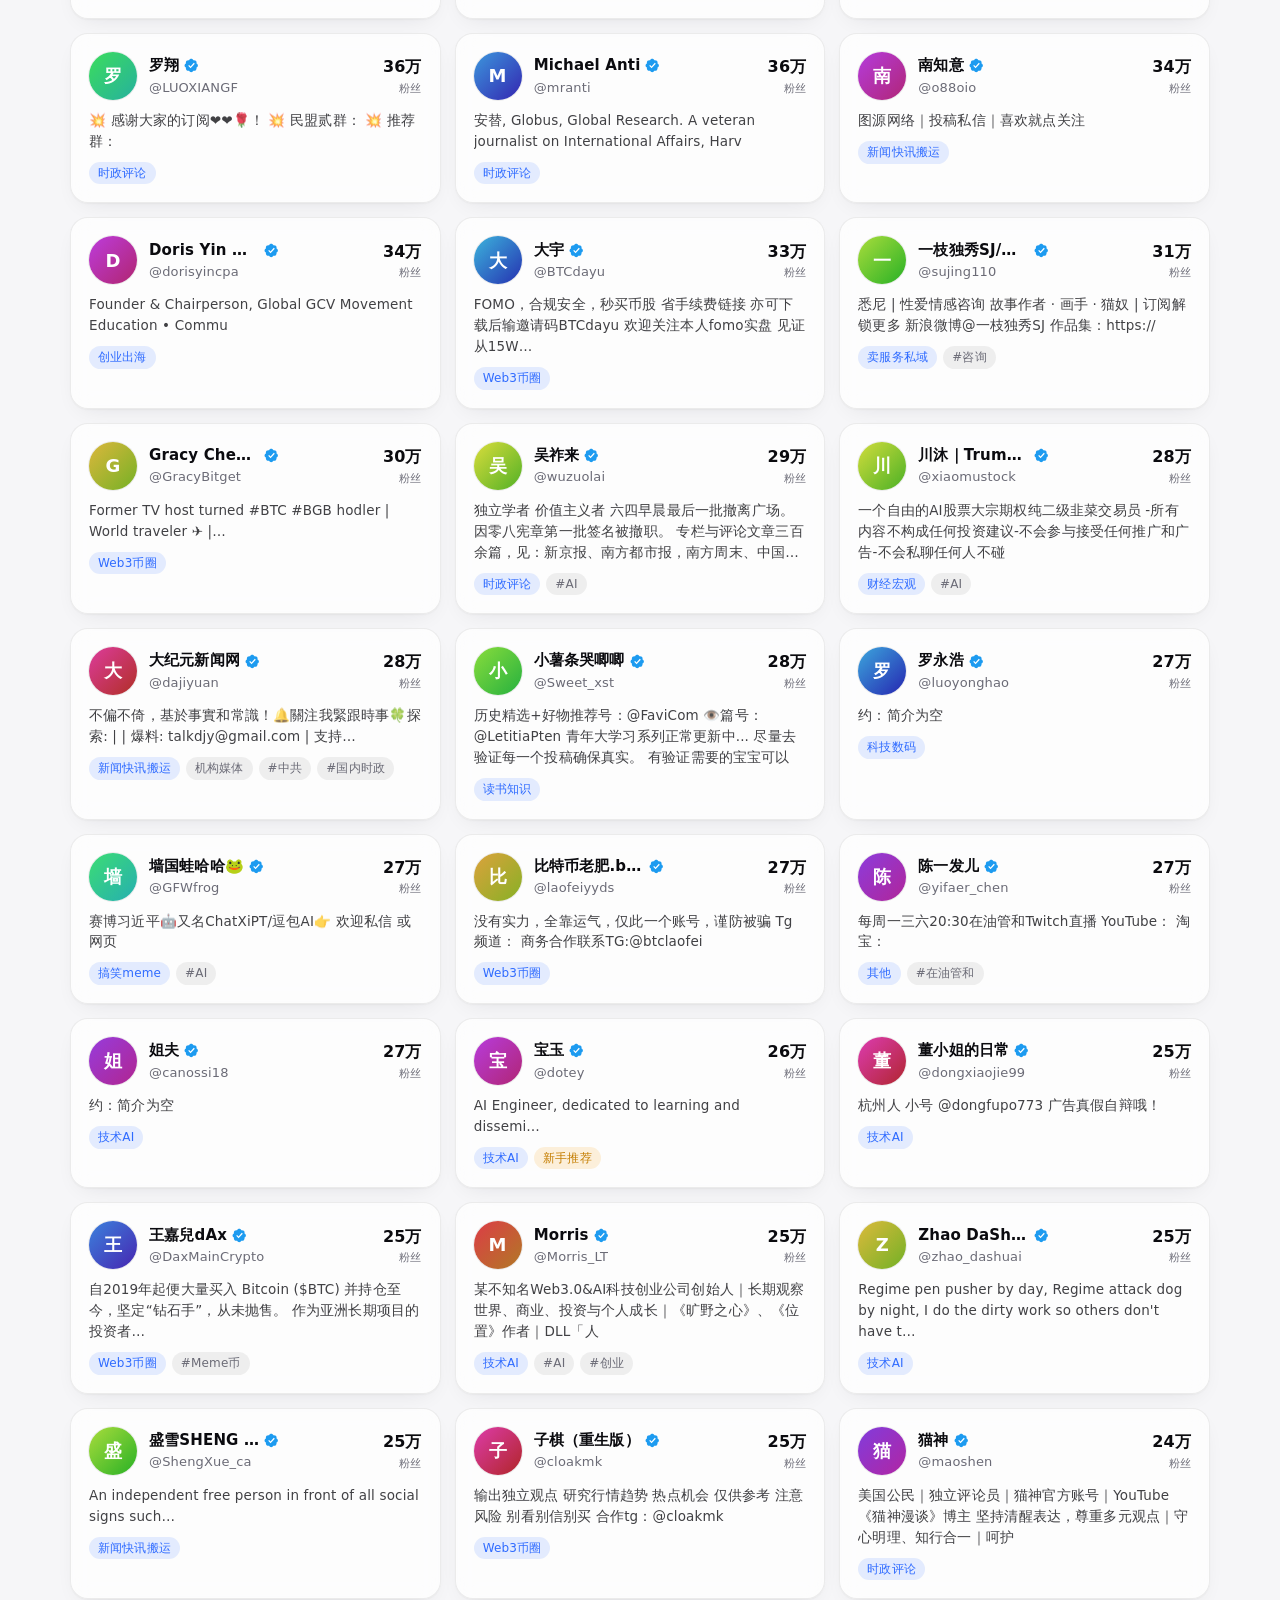
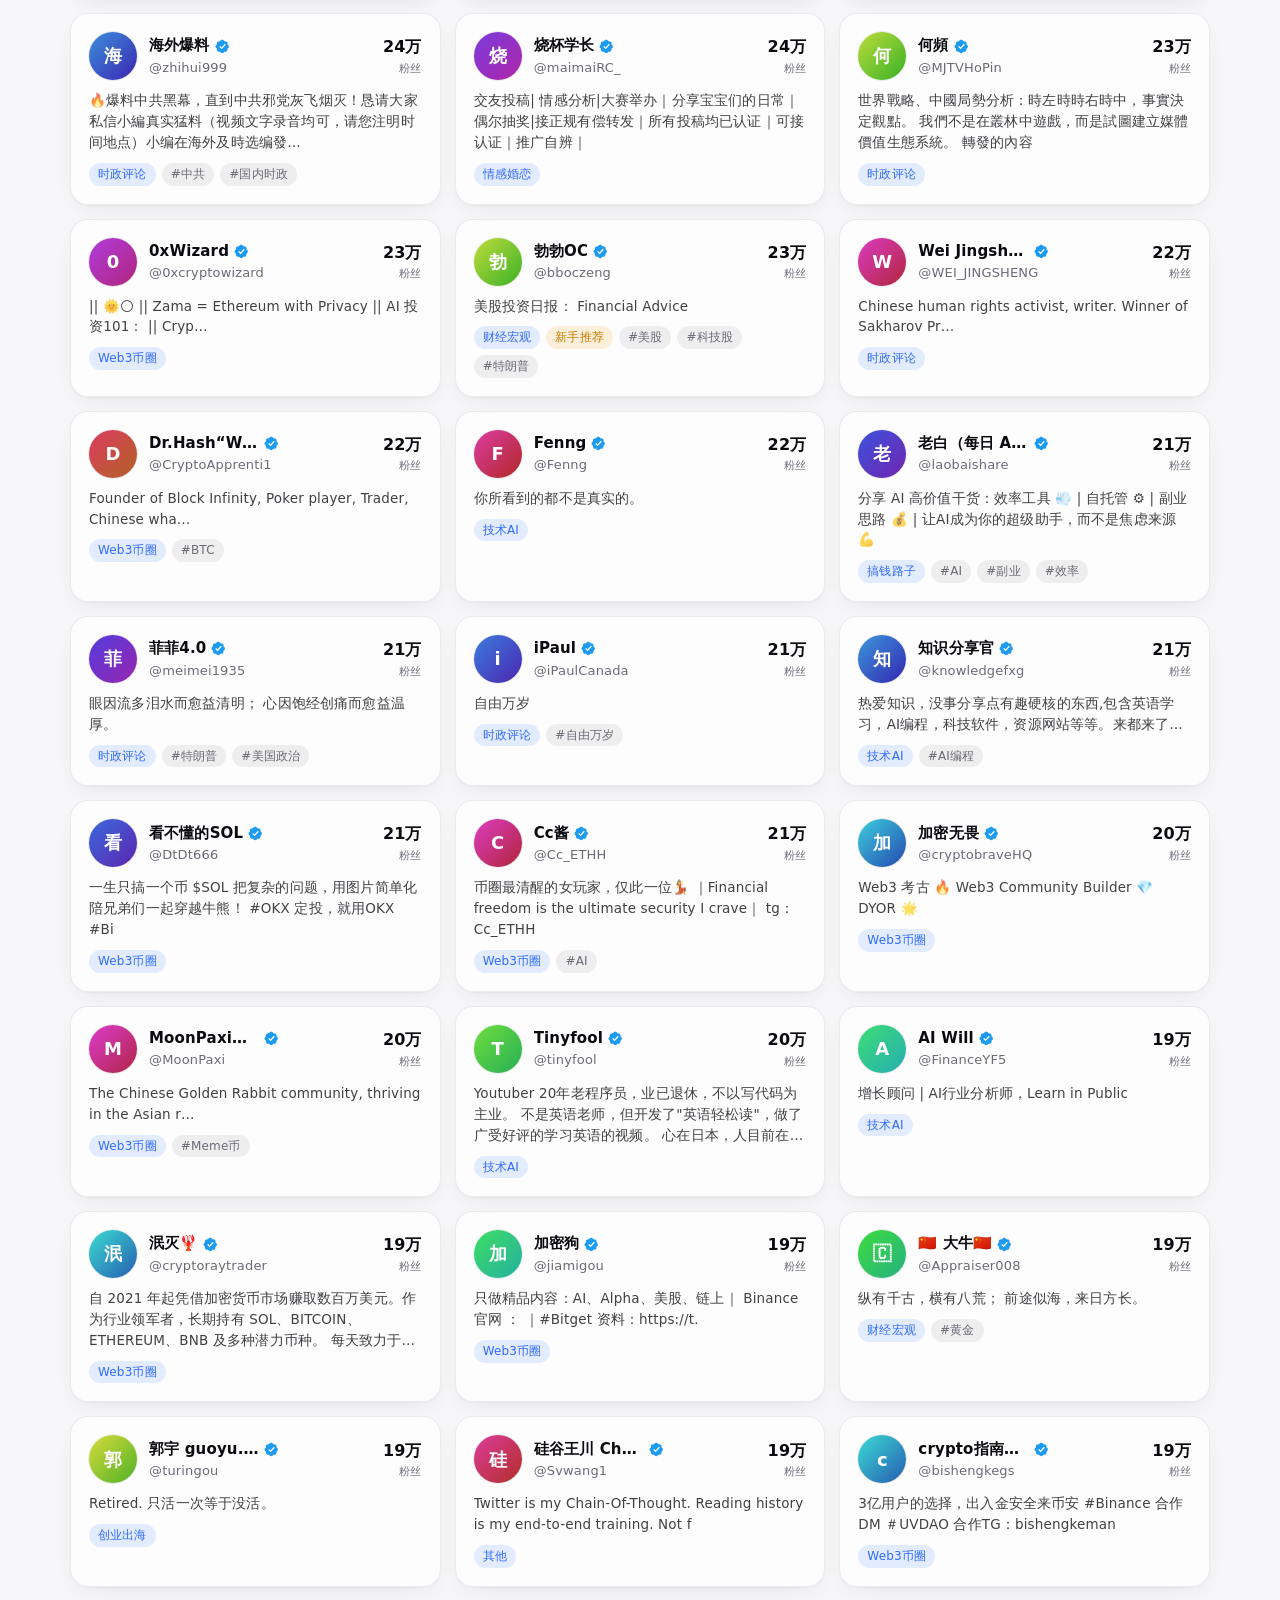
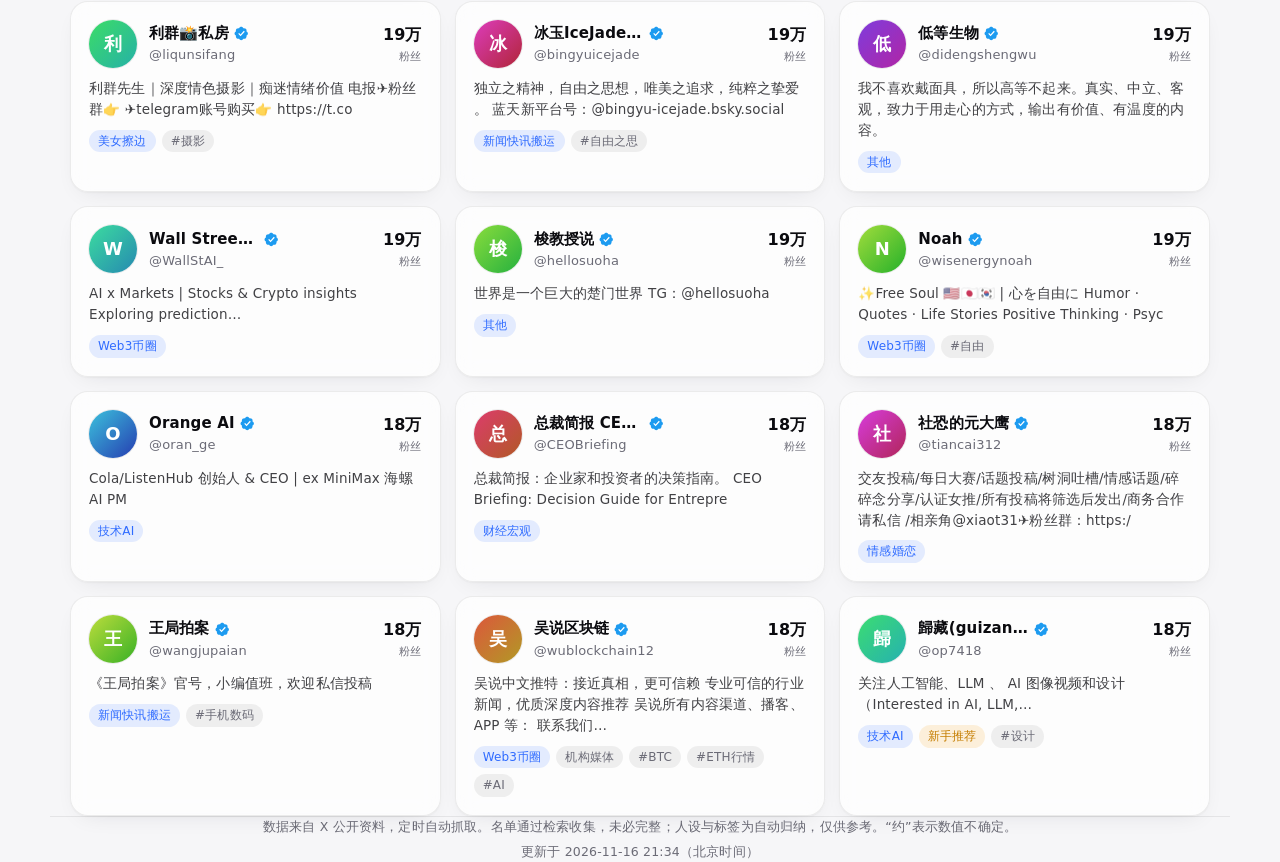
==== commit d25c1445: "data update 2026-11-16 21:42" ====
--- a/index.html
+++ b/index.html
@@ -7,8 +7,8 @@
 <meta property="og:image" content="https://pei-only.github.io/bluev-star/og.png"><meta property="og:image:width" content="1200"><meta property="og:image:height" content="630">
 <meta name="twitter:card" content="summary_large_image"><meta name="twitter:image" content="https://pei-only.github.io/bluev-star/og.png">
 <link rel="icon" href="favicon.svg" type="image/svg+xml"><link rel="apple-touch-icon" href="icon-180.png"><link rel="canonical" href="https://pei-only.github.io/bluev-star/">
-<link rel="preconnect" href="https://pbs.twimg.com"><meta name="live" content="data/live.js?v=20261115213543">
-<link rel="stylesheet" href="style.css?v=20261115213543"></head><body>
+<link rel="preconnect" href="https://pbs.twimg.com"><meta name="live" content="data/live.js?v=20261116213422">
+<link rel="stylesheet" href="style.css?v=20261116213422"></head><body>
 <div class="bg"><i></i><i></i></div>
 <header class="top"><div class="wrap tb">
  <a class="logo" href="#dir"><span class="mk"></span>蓝V星图</a>
@@ -30,4 +30,4 @@
  <div class="row2"><div class="seg" id="vtabs"></div><div class="seg sm" id="vm"></div></div><div class="fp bp"><div class="cw"><button class="ar l" aria-label="向左滚动" data-d="-1">‹</button><div class="chips nch" id="vn"></div><button class="ar r" aria-label="向右滚动" data-d="1">›</button></div></div><p class="cap" id="vcap"></p><div id="vbody" class="board"></div></section>
 </main>
 <footer class="wrap"><p>数据来自 X 公开资料，定时自动抓取。名单通过检索收集，未必完整；人设与标签为自动归纳，仅供参考。“约”表示数值不确定。</p><p>更新于 <span id="upd"></span>（北京时间）</p></footer>
-<script defer src="data/bundle.js?v=20261115213543"></script><script defer src="app.js?v=20261115213543"></script></body></html>
+<script defer src="data/bundle.js?v=20261116213422"></script><script defer src="app.js?v=20261116213422"></script></body></html>
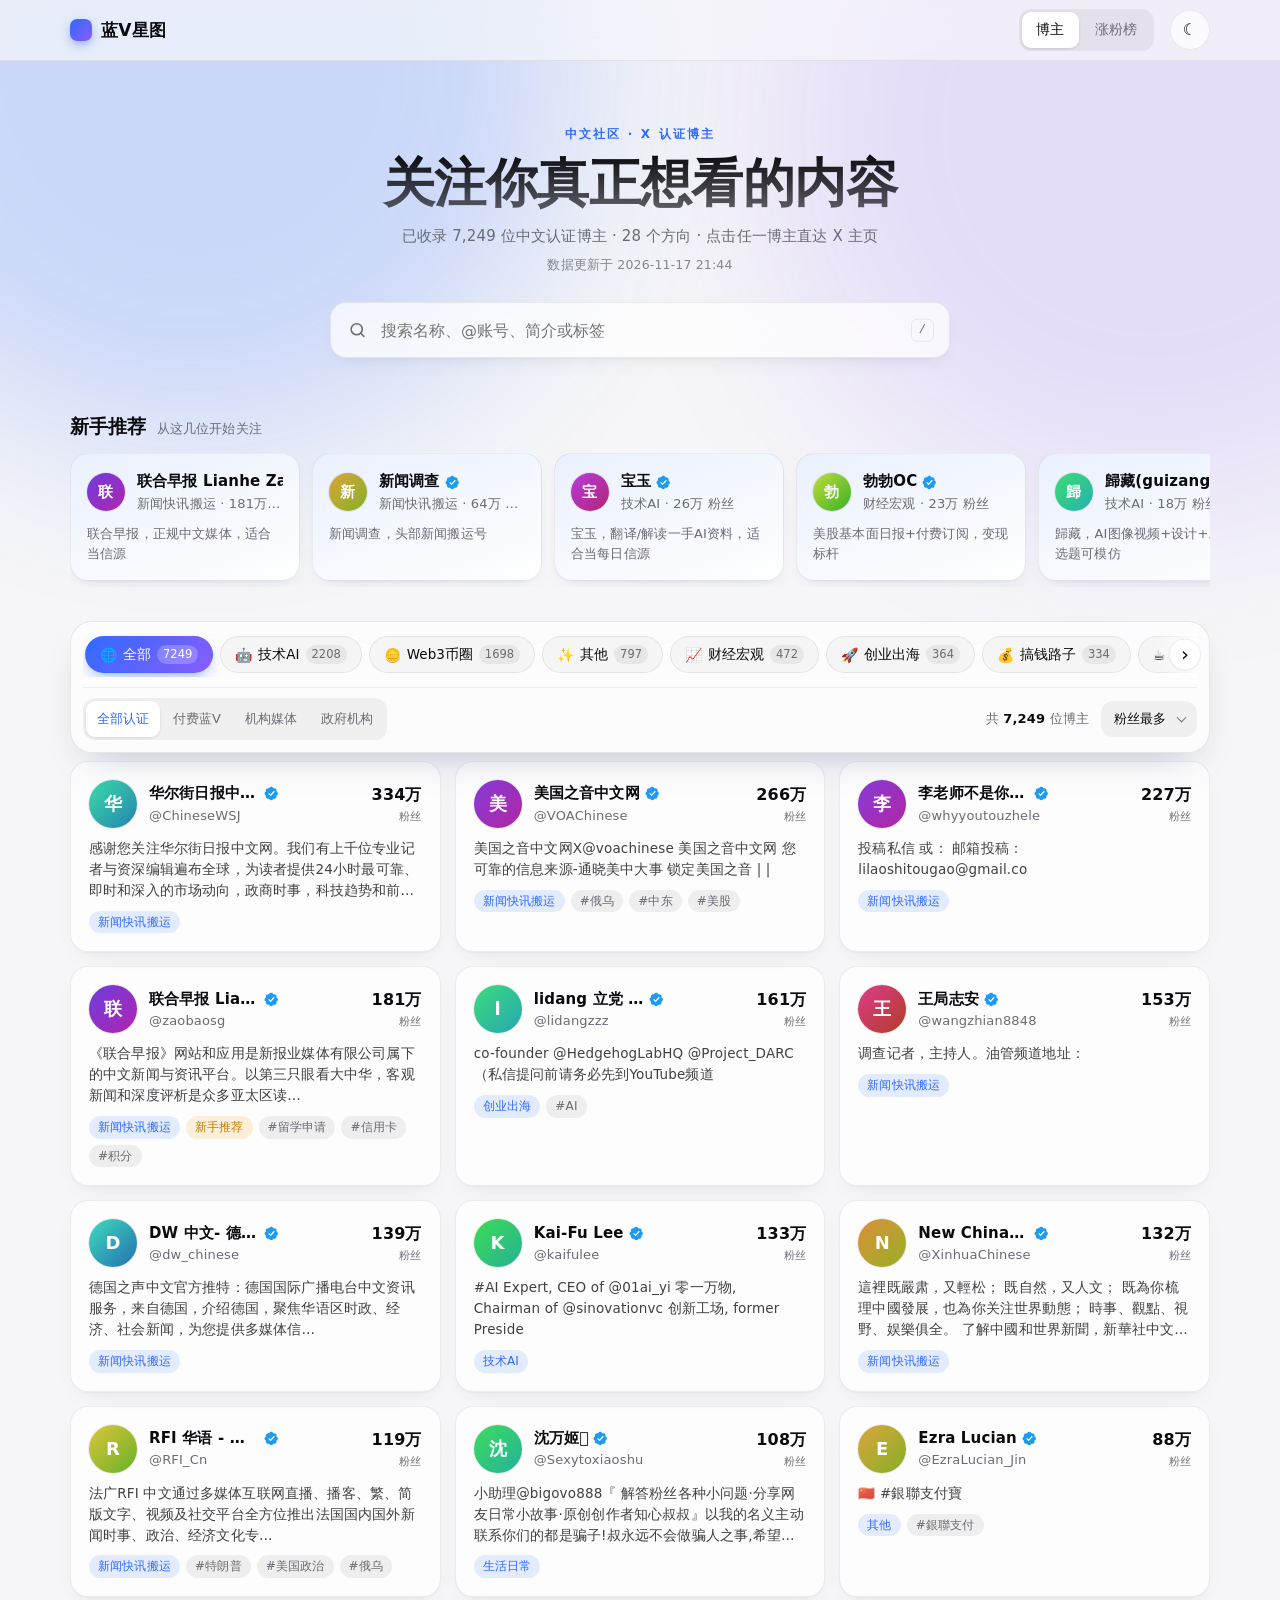
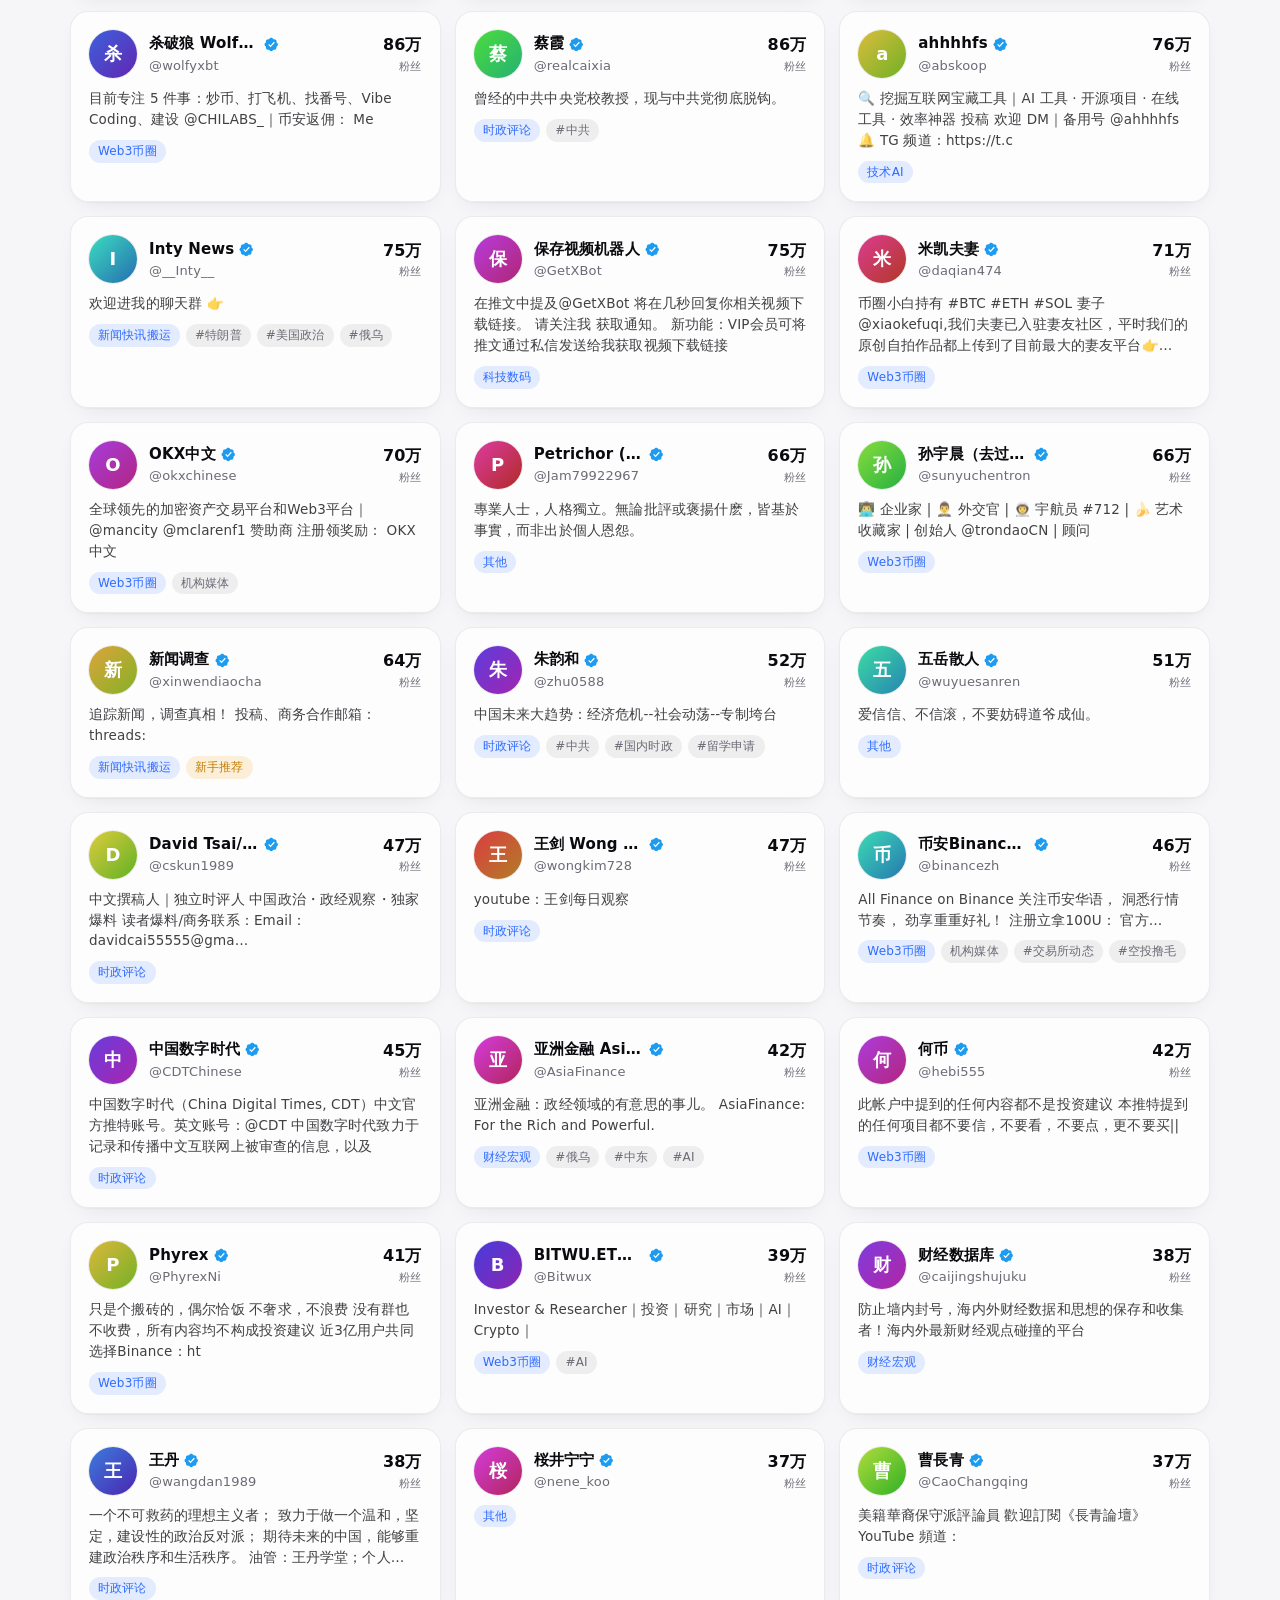
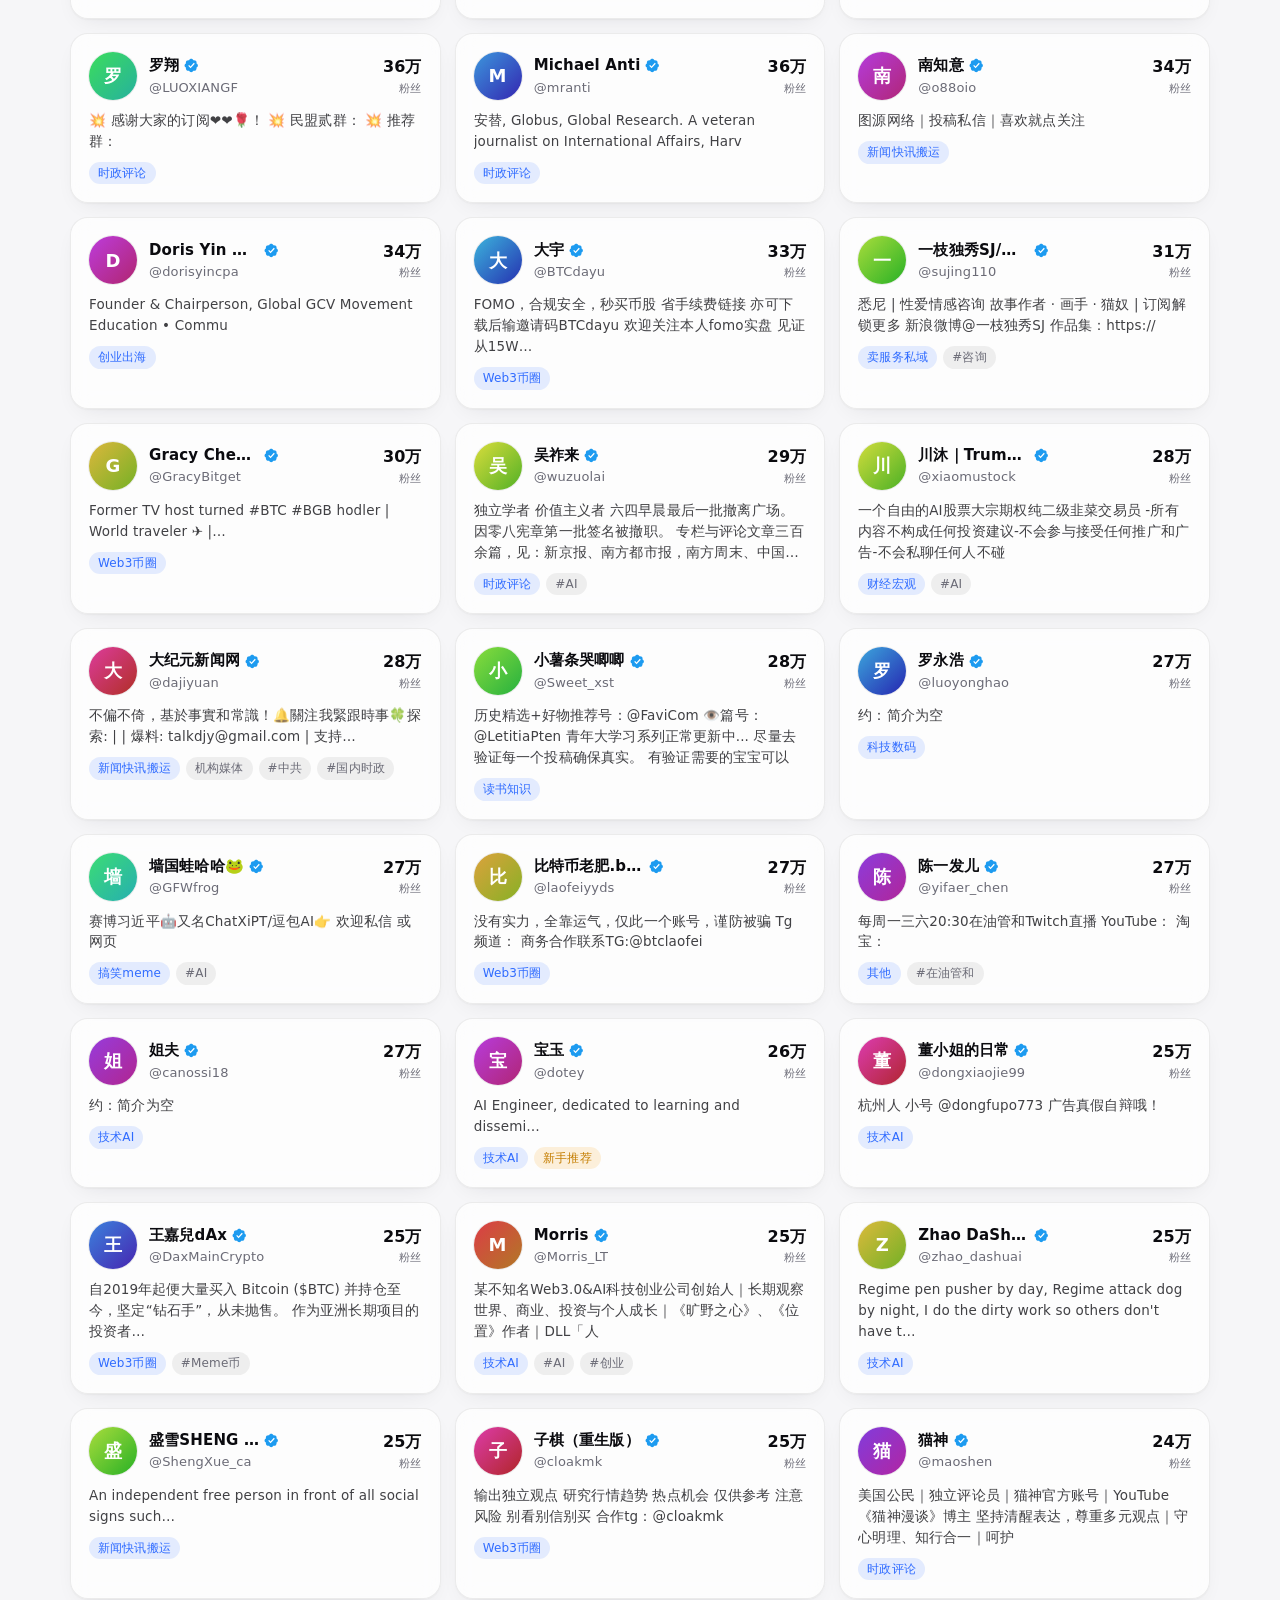
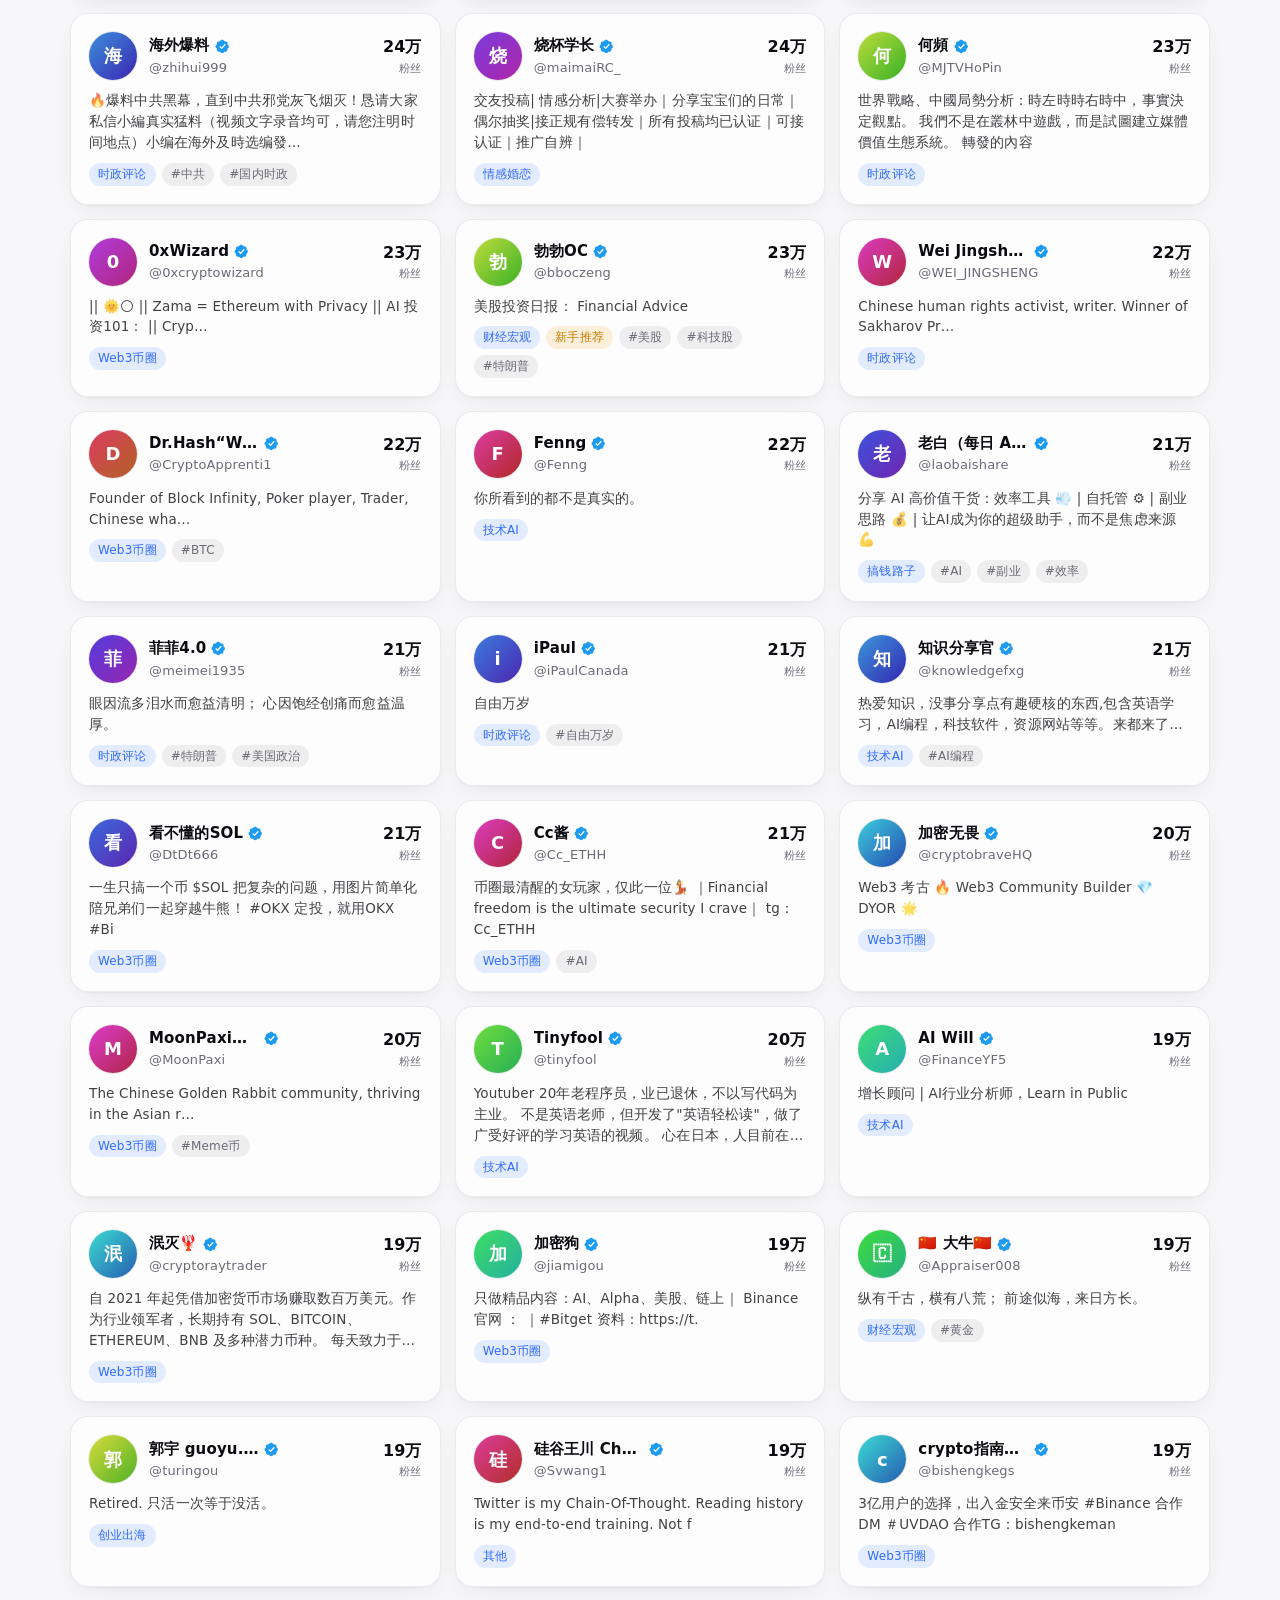
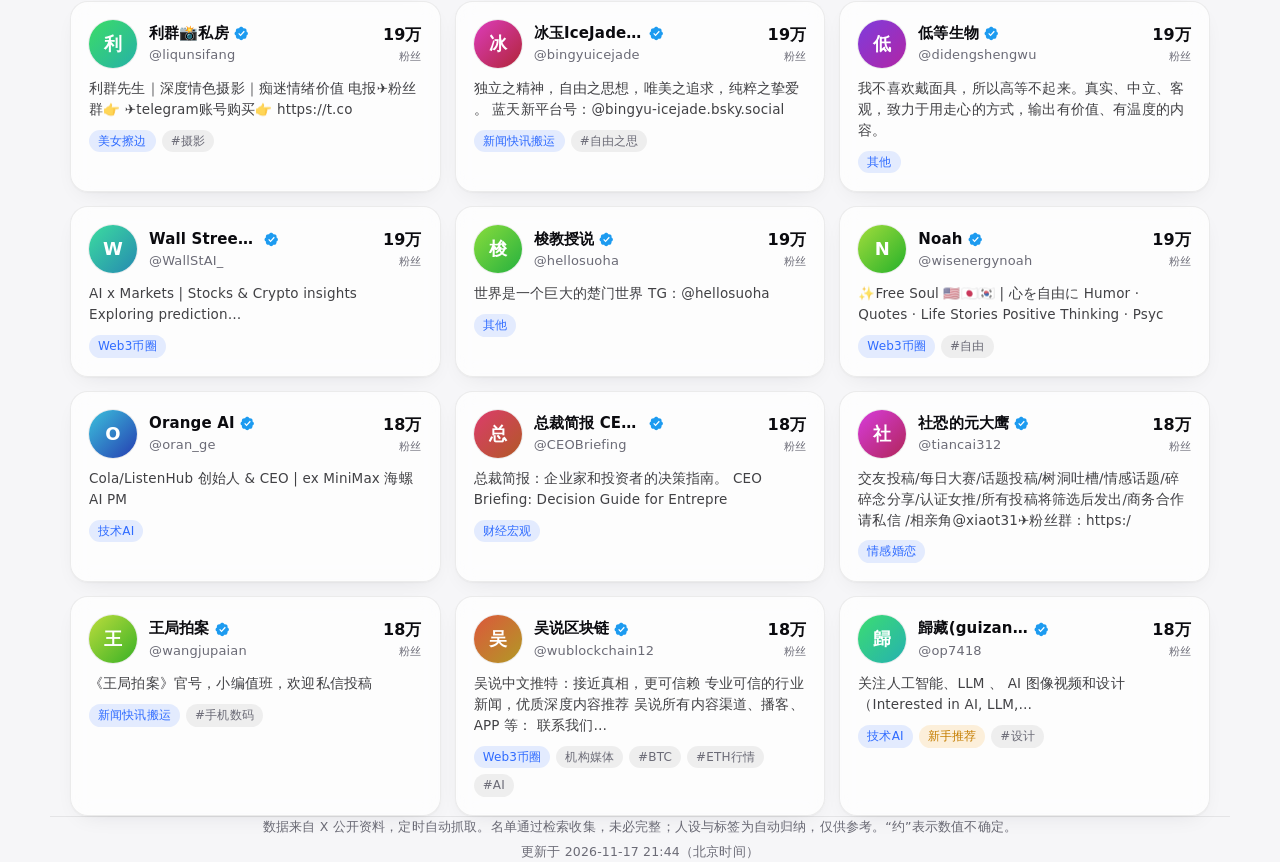
==== commit 5340d323: "data update 2026-11-17 21:44" ====
--- a/index.html
+++ b/index.html
@@ -7,8 +7,8 @@
 <meta property="og:image" content="https://pei-only.github.io/bluev-star/og.png"><meta property="og:image:width" content="1200"><meta property="og:image:height" content="630">
 <meta name="twitter:card" content="summary_large_image"><meta name="twitter:image" content="https://pei-only.github.io/bluev-star/og.png">
 <link rel="icon" href="favicon.svg" type="image/svg+xml"><link rel="apple-touch-icon" href="icon-180.png"><link rel="canonical" href="https://pei-only.github.io/bluev-star/">
-<link rel="preconnect" href="https://pbs.twimg.com"><meta name="live" content="data/live.js?v=20261116213422">
-<link rel="stylesheet" href="style.css?v=20261116213422"></head><body>
+<link rel="preconnect" href="https://pbs.twimg.com"><meta name="live" content="data/live.js?v=20261117214409">
+<link rel="stylesheet" href="style.css?v=20261117214409"></head><body>
 <div class="bg"><i></i><i></i></div>
 <header class="top"><div class="wrap tb">
  <a class="logo" href="#dir"><span class="mk"></span>蓝V星图</a>
@@ -30,4 +30,4 @@
  <div class="row2"><div class="seg" id="vtabs"></div><div class="seg sm" id="vm"></div></div><div class="fp bp"><div class="cw"><button class="ar l" aria-label="向左滚动" data-d="-1">‹</button><div class="chips nch" id="vn"></div><button class="ar r" aria-label="向右滚动" data-d="1">›</button></div></div><p class="cap" id="vcap"></p><div id="vbody" class="board"></div></section>
 </main>
 <footer class="wrap"><p>数据来自 X 公开资料，定时自动抓取。名单通过检索收集，未必完整；人设与标签为自动归纳，仅供参考。“约”表示数值不确定。</p><p>更新于 <span id="upd"></span>（北京时间）</p></footer>
-<script defer src="data/bundle.js?v=20261116213422"></script><script defer src="app.js?v=20261116213422"></script></body></html>
+<script defer src="data/bundle.js?v=20261117214409"></script><script defer src="app.js?v=20261117214409"></script></body></html>
